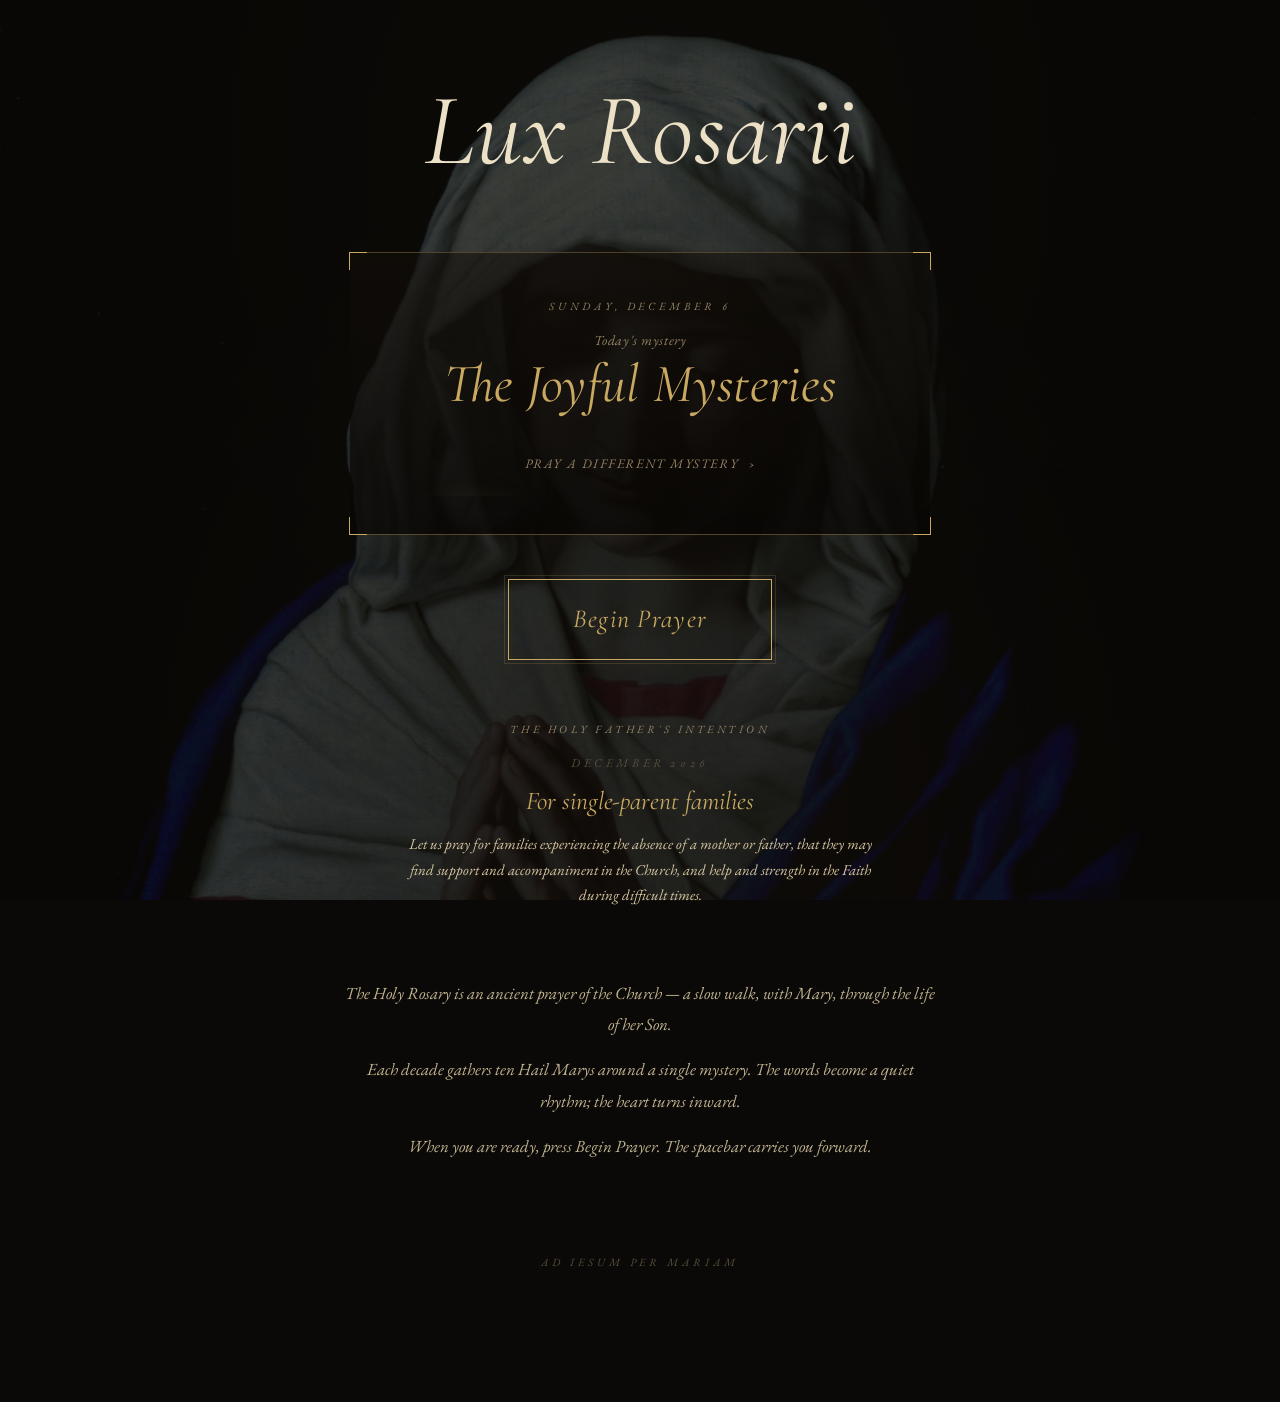
==== index.html @ da5763f9 "Add files via upload" ====
<!DOCTYPE html>
<html lang="en">
<head>
  <meta charset="UTF-8" />
  <meta name="viewport" content="width=device-width, initial-scale=1.0" />
  <title>Lux Rosarii — Light of the Rosary</title>
  <meta name="description" content="A reverent, distraction-free guide for leading the Holy Rosary in groups, on video calls, or alone." />

  <link rel="preconnect" href="https://fonts.googleapis.com">
  <link rel="preconnect" href="https://fonts.gstatic.com" crossorigin>
  <link href="https://fonts.googleapis.com/css2?family=Cormorant+Garamond:ital,wght@0,400;0,500;1,400;1,500&family=EB+Garamond:ital,wght@0,400;0,500;1,400;1,500&display=swap" rel="stylesheet">

  <link rel="stylesheet" href="styles.css?v=31" />
</head>
<body>

  <div class="home-bg" aria-hidden="true"></div>

  <main class="home-wrap">

    <header class="home-mast">
      <h1 class="site-title">Lux Rosarii</h1>
    </header>

    <!-- Today's mystery — the hero card -->
    <section class="today-card" aria-live="polite">
      <span class="corner-bl" aria-hidden="true"></span>
      <span class="corner-br" aria-hidden="true"></span>

      <p class="today-date" id="today-date">Today</p>
      <p class="today-label">Today's mystery</p>
      <h2 class="today-mystery" id="today-mystery-name">Joyful Mysteries</h2>

      <button type="button" class="mystery-toggle" id="mystery-toggle"
              aria-expanded="false" aria-controls="mystery-options">
        Pray a different mystery <span class="arr">›</span>
      </button>

      <div class="mystery-options" id="mystery-options" role="group" aria-label="Choose a mystery">
        <div class="mystery-options-inner">
          <button type="button" class="mystery-option" data-mystery="joyful">Joyful</button>
          <button type="button" class="mystery-option" data-mystery="sorrowful">Sorrowful</button>
          <button type="button" class="mystery-option" data-mystery="glorious">Glorious</button>
          <button type="button" class="mystery-option" data-mystery="luminous">Luminous</button>
        </div>
      </div>
    </section>

    <a href="prayer.html" class="begin-btn" id="begin-btn">Begin Prayer</a>

    <!-- Pope's intention for the current month — sourced from data/pope-intentions.json.
         Hidden until JS confirms an entry matches today's year + month. -->
    <section class="pope-intention" id="pope-intention" hidden>
      <p class="pope-intention-heading">The Holy Father's Intention</p>
      <p class="pope-intention-month" id="pope-intention-month"></p>
      <p class="pope-intention-title" id="pope-intention-title"></p>
      <p class="pope-intention-text" id="pope-intention-text"></p>
    </section>

    <section class="invitation">
      <p>The Holy Rosary is an ancient prayer of the Church — a slow walk, with Mary, through the life of her Son.</p>
      <p>Each decade gathers ten Hail Marys around a single mystery. The words become a quiet rhythm; the heart turns inward.</p>
      <p>When you are ready, press <em>Begin Prayer</em>. The spacebar carries you forward.</p>
    </section>

    <p class="home-footer">Ad Iesum per Mariam</p>

  </main>

  <script src="app.js?v=32"></script>
  <script>
    // ---- Home page wiring ---------------------------------------------------
    (function initHome() {
      const today = LuxRosarii.getMysteryForDate(new Date());
      let selected = today;

      const NAMES = {
        joyful:    "The Joyful Mysteries",
        sorrowful: "The Sorrowful Mysteries",
        glorious:  "The Glorious Mysteries",
        luminous:  "The Luminous Mysteries"
      };

      const dateEl    = document.getElementById("today-date");
      const nameEl    = document.getElementById("today-mystery-name");
      const toggleEl  = document.getElementById("mystery-toggle");
      const optionsEl = document.getElementById("mystery-options");
      const beginEl   = document.getElementById("begin-btn");
      const optionBtns = optionsEl.querySelectorAll(".mystery-option");

      // Render today's date in the small caps line at the top of the card.
      try {
        const d = new Date();
        dateEl.textContent = d.toLocaleDateString("en-US", {
          weekday: "long", month: "long", day: "numeric"
        });
      } catch (e) {
        // Fall back to "Today" if the locale isn't supported.
      }

      function syncSelection() {
        nameEl.textContent  = NAMES[selected];
        beginEl.setAttribute("href", "prayer.html?mystery=" + encodeURIComponent(selected));
        optionBtns.forEach(b => {
          b.classList.toggle("is-active", b.dataset.mystery === selected);
        });
      }

      toggleEl.addEventListener("click", () => {
        const open = optionsEl.classList.toggle("is-open");
        toggleEl.setAttribute("aria-expanded", String(open));
      });

      optionBtns.forEach(btn => {
        btn.addEventListener("click", () => {
          selected = btn.dataset.mystery;
          syncSelection();
        });
      });

      syncSelection();
    })();

    // ---- Pope's intention for the current month ---------------------------
    (async function showPopeIntention() {
      const section = document.getElementById("pope-intention");
      if (!section) return;
      try {
        const res = await fetch("data/pope-intentions.json");
        if (!res.ok) return;
        const all = await res.json();
        const now = new Date();
        const yyyy = now.getFullYear();
        const mm = String(now.getMonth() + 1).padStart(2, "0");
        const entry = all[yyyy + "-" + mm];
        if (!entry) return;

        const monthName = now.toLocaleString("en-US", { month: "long" });
        document.getElementById("pope-intention-month").textContent =
          monthName + " " + yyyy;
        document.getElementById("pope-intention-title").textContent = entry.title;
        document.getElementById("pope-intention-text").textContent  = entry.text;
        section.hidden = false;
      } catch (e) {
        // Silently fail.
      }
    })();
  </script>

</body>
</html>
---- styles.css ----
/* =========================================================
   LUX ROSARII — A candlelit chapel at twilight.
   Refined typography, warm atmosphere, generous space.
   ========================================================= */

:root {
  /* Warm, layered dark — never pure black. Reads like aged paper at night. */
  --bg:           #0b0907;
  --bg-deep:      #06040a;
  --bg-frame:     #050302;

  /* Cream text, warm taupe muted, antique gold accents */
  --text:         #ece1c6;
  --text-soft:    #d5c6a0;
  --text-muted:   #968465;
  --text-faint:   #5a4f3c;

  --gold:         #c9a961;
  --gold-soft:    #d8be7d;
  --gold-deep:    #8b7237;
  --gold-shadow:  #3a2c14;

  --bead-inactive: #2c2820;
  --bead-active:   #f7eccd;

  --serif:   "EB Garamond", Georgia, "Times New Roman", serif;
  --display: "Cormorant Garamond", Georgia, "Times New Roman", serif;

  --ease-soft: cubic-bezier(0.4, 0, 0.2, 1);
  --transition-bead: fill 0.6s var(--ease-soft), stroke 0.6s var(--ease-soft), filter 0.6s var(--ease-soft);
  --transition-fade: opacity 0.8s ease-out;

  /* User-adjustable scales (set via JS and persisted). */
  --font-scale:  1;
  --image-scale: 1;

  /* Vertical reservation for the announcement painting fitter. */
  --painting-reserve: 540px;
  --painting-cap: 50vh;
  --painting-fit-buffer: 60;
}

/* ---------------------------------------------------------
   Reset
   --------------------------------------------------------- */

*, *::before, *::after { box-sizing: border-box; }

html, body {
  margin: 0;
  padding: 0;
  background-color: var(--bg);
  color: var(--text);
  font-family: var(--serif);
  font-size: 18px;
  line-height: 1.65;
  min-height: 100vh;
  -webkit-font-smoothing: antialiased;
  -moz-osx-font-smoothing: grayscale;
  font-feature-settings: "kern", "liga", "calt", "onum";
}

body { overflow-x: hidden; }

a {
  color: var(--gold);
  text-decoration: none;
  border-bottom: 1px solid transparent;
  transition: border-color 0.3s ease, color 0.3s ease;
}
a:hover { border-bottom-color: var(--gold); }

button {
  font-family: var(--serif);
  cursor: pointer;
  background: transparent;
  border: none;
  color: inherit;
}

::selection { background: var(--gold); color: var(--bg); }

/* Hairline ornamental dividers used to set off sections on the home page. */
.rule {
  display: block;
  width: 90px;
  height: 1px;
  margin: 0 auto;
  background: linear-gradient(to right, transparent, var(--gold-deep), transparent);
  border: 0;
}
.rule.rule-wide { width: 220px; }
.rule.rule-tight { width: 56px; }

/* Small flourish — golden fleuron-like ornament for section breaks. */
.fleuron {
  display: block;
  text-align: center;
  font-family: var(--display);
  color: var(--gold-deep);
  font-size: 22px;
  letter-spacing: 0.4em;
  margin: 0 auto;
  line-height: 1;
  user-select: none;
}

/* =========================================================
   HOME PAGE
   ========================================================= */

/* Warm radial bloom from upper center — like sunlight through a chapel
   window. Layered with the very faint Mary silhouette below. */
.home-bg {
  position: fixed;
  inset: 0;
  z-index: 0;
  background-image:
    radial-gradient(ellipse at 50% 18%, rgba(201, 169, 97, 0.085), transparent 55%),
    radial-gradient(ellipse at 50% 90%, rgba(60, 40, 20, 0.55), transparent 60%),
    url("assets/mary-background.jpg");
  background-color: var(--bg);
  background-position: center center, center center, center 28%;
  background-repeat: no-repeat;
  background-size: cover, cover, cover;
  background-attachment: fixed;
  pointer-events: none;
}
.home-bg::after {
  /* Apply a low opacity to the photograph only, while keeping the gradients full strength. */
  content: "";
  position: absolute;
  inset: 0;
  background: rgba(11, 9, 7, 0.78);
  pointer-events: none;
}

.home-wrap {
  position: relative;
  z-index: 1;
  max-width: 780px;
  margin: 0 auto;
  padding: 80px 32px 120px;
  text-align: center;
}

/* Masthead --------------------------------------------------- */

.home-mast {
  margin-bottom: 70px;
}

.site-title {
  font-family: var(--display);
  font-style: italic;
  font-weight: 400;
  font-size: clamp(58px, 9vw, 102px);
  line-height: 1;
  margin: 0;
  color: var(--text);
  letter-spacing: 0.005em;
  position: relative;
}

/* Today's mystery — the hero card ----------------------------- */

.today-card {
  margin: 0 auto;
  padding: 44px 36px 38px;
  max-width: 580px;
  background:
    linear-gradient(to bottom, rgba(20, 15, 10, 0.55), rgba(8, 6, 4, 0.75));
  border-top:    1px solid rgba(201, 169, 97, 0.35);
  border-bottom: 1px solid rgba(201, 169, 97, 0.35);
  position: relative;
}
/* Decorative gold "corner brackets" at the four corners of the card —
   chapel-program feel. */
.today-card::before,
.today-card::after {
  content: "";
  position: absolute;
  width: 18px;
  height: 18px;
  border: 1px solid var(--gold);
  pointer-events: none;
}
.today-card::before { top: -1px; left: -1px;  border-right: 0; border-bottom: 0; }
.today-card::after  { top: -1px; right: -1px; border-left: 0; border-bottom: 0; }
.today-card .corner-bl,
.today-card .corner-br {
  position: absolute;
  width: 18px;
  height: 18px;
  border: 1px solid var(--gold);
  pointer-events: none;
}
.today-card .corner-bl { bottom: -1px; left: -1px;  border-right: 0; border-top: 0; }
.today-card .corner-br { bottom: -1px; right: -1px; border-left: 0;  border-top: 0; }

.today-date {
  font-family: var(--serif);
  font-style: italic;
  text-transform: uppercase;
  letter-spacing: 0.36em;
  font-size: 11px;
  color: var(--text-muted);
  margin: 0 0 14px;
}

.today-label {
  font-family: var(--serif);
  font-style: italic;
  font-size: 14px;
  color: var(--text-muted);
  margin: 0 0 4px;
  letter-spacing: 0.04em;
}

.today-mystery {
  font-family: var(--display);
  font-style: italic;
  font-size: clamp(36px, 4.8vw, 54px);
  font-weight: 400;
  color: var(--gold);
  margin: 0 0 12px;
  line-height: 1.05;
  letter-spacing: 0.005em;
}


/* "Pray a different mystery" — toggle reveals the four pill options. */
.mystery-toggle {
  display: inline-block;
  margin-top: 24px;
  font-family: var(--serif);
  font-style: italic;
  font-size: 13px;
  color: var(--text-muted);
  letter-spacing: 0.12em;
  text-transform: uppercase;
  padding: 6px 14px;
  border: none;
  background: transparent;
  cursor: pointer;
  transition: color 0.3s ease, letter-spacing 0.3s ease;
}
.mystery-toggle:hover { color: var(--gold); letter-spacing: 0.16em; }
.mystery-toggle .arr {
  display: inline-block;
  margin-left: 6px;
  transition: transform 0.3s var(--ease-soft);
}
.mystery-toggle[aria-expanded="true"] .arr { transform: rotate(90deg); }

.mystery-options {
  display: grid;
  grid-template-rows: 0fr;
  transition: grid-template-rows 0.45s var(--ease-soft);
}
.mystery-options.is-open { grid-template-rows: 1fr; }
.mystery-options-inner {
  overflow: hidden;
  display: flex;
  flex-wrap: wrap;
  justify-content: center;
  gap: 10px;
  padding-top: 18px;
}
.mystery-option {
  font-family: var(--serif);
  font-style: italic;
  font-size: 14px;
  color: var(--text-soft);
  background: rgba(0, 0, 0, 0.4);
  border: 1px solid rgba(201, 169, 97, 0.35);
  padding: 9px 22px;
  letter-spacing: 0.06em;
  transition:
    border-color 0.3s ease,
    color 0.3s ease,
    background 0.3s ease,
    box-shadow 0.3s ease;
}
.mystery-option:hover,
.mystery-option.is-active {
  border-color: var(--gold);
  color: var(--gold);
  background: rgba(201, 169, 97, 0.05);
  box-shadow: 0 0 22px rgba(201, 169, 97, 0.08);
}

/* Begin button — the doorway -------------------------------- */

.begin-btn {
  display: inline-block;
  margin-top: 44px;
  padding: 18px 64px;
  font-family: var(--display);
  font-style: italic;
  font-size: 26px;
  font-weight: 400;
  color: var(--gold);
  background: transparent;
  border: 1px solid var(--gold);
  letter-spacing: 0.05em;
  position: relative;
  transition: background 0.5s var(--ease-soft),
              color 0.5s var(--ease-soft),
              box-shadow 0.6s var(--ease-soft),
              letter-spacing 0.4s ease;
  cursor: pointer;
  text-decoration: none;
}
.begin-btn::before {
  content: "";
  position: absolute;
  inset: -5px;
  border: 1px solid rgba(201, 169, 97, 0.18);
  pointer-events: none;
  transition: inset 0.5s var(--ease-soft), border-color 0.5s ease;
}
.begin-btn:hover,
.begin-btn:focus-visible {
  background: rgba(201, 169, 97, 0.09);
  color: var(--gold-soft);
  box-shadow: 0 0 60px rgba(201, 169, 97, 0.16);
  outline: none;
  letter-spacing: 0.08em;
  border-bottom-color: var(--gold);
}
.begin-btn:hover::before { inset: -8px; border-color: rgba(201, 169, 97, 0.32); }

/* The contemplative passage that follows the call to action. */
.invitation {
  margin: 70px auto 0;
  max-width: 600px;
  font-family: var(--serif);
  font-style: italic;
  font-size: 17px;
  line-height: 1.85;
  color: var(--text-soft);
  text-align: center;
  opacity: 0.9;
}
.invitation p { margin: 0; }
.invitation p + p { margin-top: 14px; }

/* Pope's monthly intention ----------------------------------- */

.pope-intention {
  margin: 60px auto 0;
  max-width: 600px;
  text-align: center;
}
.pope-intention-heading {
  font-family: var(--serif);
  font-style: italic;
  text-transform: uppercase;
  letter-spacing: 0.32em;
  font-size: 11px;
  color: var(--text-muted);
  margin: 0 0 16px;
}
.pope-intention-month {
  font-family: var(--serif);
  font-style: italic;
  font-size: 12px;
  color: var(--text-faint);
  text-transform: uppercase;
  letter-spacing: 0.3em;
  margin: 0 0 10px;
}
.pope-intention-title {
  font-family: var(--display);
  font-style: italic;
  font-size: clamp(20px, 2vw, 26px);
  color: var(--gold);
  margin: 0 0 14px;
  line-height: 1.3;
}
.pope-intention-text {
  font-family: var(--serif);
  font-style: italic;
  font-size: 15px;
  line-height: 1.7;
  color: var(--text-soft);
  margin: 0 auto;
  max-width: 480px;
}

/* Footer motto */
.home-footer {
  margin-top: 90px;
  font-family: var(--serif);
  font-style: italic;
  font-size: 11px;
  color: var(--text-faint);
  letter-spacing: 0.36em;
  text-transform: uppercase;
}

/* =========================================================
   PRAYER PAGE — full-bleed contemplation
   ========================================================= */

.prayer-page {
  background: var(--bg);
  height: 100vh;
  width: 100vw;
  overflow: hidden;
  position: relative;
}

/* Subtle warm vignette around the stage — pulls the eye toward center. */
.prayer-page::before {
  content: "";
  position: fixed;
  inset: 0;
  background:
    radial-gradient(ellipse at center, transparent 0%, transparent 50%, rgba(0, 0, 0, 0.55) 100%),
    radial-gradient(ellipse at 50% 0%, rgba(201, 169, 97, 0.04), transparent 60%);
  pointer-events: none;
  z-index: 1;
}

/* Top corners — exit + settings ----------------------------- */

.top-right {
  position: fixed;
  top: 18px;
  right: 22px;
  z-index: 12;
  display: flex;
  align-items: center;
  gap: 14px;
  transition: opacity 0.9s var(--ease-soft);
}

.exit-link {
  font-size: 13px;
  color: var(--text-muted);
  font-family: var(--serif);
  font-style: italic;
  letter-spacing: 0.1em;
  text-transform: uppercase;
  border-bottom: none;
  padding: 4px 0;
  transition: color 0.3s ease;
}
.exit-link:hover { color: var(--gold); border-bottom: none; }

/* Settings gear */
.settings-btn {
  position: fixed;
  top: 18px;
  left: 22px;
  z-index: 12;
  width: 34px;
  height: 34px;
  display: flex;
  align-items: center;
  justify-content: center;
  background: transparent;
  border: 1px solid rgba(201, 169, 97, 0.3);
  border-radius: 50%;
  color: var(--text-muted);
  cursor: pointer;
  padding: 0;
  transition: color 0.3s ease, border-color 0.3s ease, transform 0.6s var(--ease-soft), opacity 0.9s var(--ease-soft);
}
.settings-btn svg { width: 16px; height: 16px; }
.settings-btn:hover { color: var(--gold); border-color: var(--gold); }
.settings-btn[aria-expanded="true"] {
  color: var(--gold);
  border-color: var(--gold);
  transform: rotate(90deg);
}

/* Keyboard legend ------------------------------------------ */

.kb-hint {
  position: fixed;
  bottom: 22px;
  left: 50%;
  transform: translateX(-50%);
  font-size: 11px;
  color: rgba(184, 168, 136, 0.4);
  letter-spacing: 0.14em;
  text-transform: uppercase;
  z-index: 5;
  pointer-events: none;
  text-align: center;
  white-space: nowrap;
  transition: opacity 0.4s ease;
  font-family: var(--serif);
}
.kb-hint.is-hidden { opacity: 0; pointer-events: none; }

.kb-hint-toggle {
  position: fixed;
  bottom: 14px;
  right: 16px;
  z-index: 11;
  width: 26px;
  height: 26px;
  display: flex;
  align-items: center;
  justify-content: center;
  font-family: var(--display);
  font-size: 16px;
  line-height: 1;
  color: rgba(184, 168, 136, 0.5);
  background: transparent;
  border: 1px solid rgba(201, 169, 97, 0.22);
  border-radius: 50%;
  cursor: pointer;
  padding: 0;
  transition: color 0.3s ease, border-color 0.3s ease, opacity 0.9s var(--ease-soft);
}
.kb-hint-toggle:hover { color: var(--gold); border-color: var(--gold); }

/* Progress bar at very bottom ------------------------------- */

.progress-bar {
  position: fixed;
  bottom: 0;
  left: 0;
  width: 100%;
  height: 2px;
  background: rgba(201, 169, 97, 0.05);
  z-index: 6;
  pointer-events: none;
  transition: opacity 0.9s var(--ease-soft);
}
.progress-bar-fill {
  height: 100%;
  width: 0%;
  background: linear-gradient(to right, var(--gold-deep), var(--gold), var(--gold-soft));
  box-shadow: 0 0 14px rgba(201, 169, 97, 0.45);
  transition: width 0.6s cubic-bezier(0.25, 0.46, 0.45, 0.94);
}

/* =========================================================
   ROSARY CORNER WIDGET
   ========================================================= */

.rosary-corner {
  position: fixed;
  bottom: 18px;
  left: 18px;
  width: 138px;
  height: 168px;
  z-index: 10;
  opacity: 0.95;
  transition: opacity 1.2s var(--ease-soft);
}
.rosary-corner svg {
  width: 100%;
  height: 100%;
  display: block;
  filter: drop-shadow(0 6px 18px rgba(0, 0, 0, 0.6));
}

.bead {
  fill: var(--bead-inactive);
  transition: var(--transition-bead);
}
.bead.active {
  fill: var(--bead-active);
  filter: drop-shadow(0 0 7px var(--gold));
  /* A slow, candle-like breath on the active bead — a quiet rhythm to
     pray by. Disabled under prefers-reduced-motion (see bottom of file). */
  animation: bead-breath 4.8s var(--ease-soft) infinite;
}
@keyframes bead-breath {
  0%, 100% { filter: drop-shadow(0 0 5px var(--gold)); }
  50%      { filter: drop-shadow(0 0 11px var(--gold-soft)); }
}

.cross-shape {
  stroke: rgba(160, 138, 92, 0.7);
  stroke-width: 2;
  stroke-linecap: round;
  fill: none;
  transition: var(--transition-bead);
}
.cross-shape.active {
  stroke: var(--bead-active);
  filter: drop-shadow(0 0 7px var(--gold));
}

.medallion {
  fill: var(--gold-deep);
  stroke: var(--gold);
  stroke-width: 0.8;
  filter: drop-shadow(0 0.8px 1.5px rgba(0, 0, 0, 0.55));
  transition: var(--transition-bead);
}
.medallion.active {
  fill: var(--bead-active);
  stroke: var(--gold);
  filter: drop-shadow(0 0 9px var(--gold));
}
.medallion-detail line {
  stroke: rgba(0, 0, 0, 0.5);
  stroke-width: 0.7;
  stroke-linecap: round;
  pointer-events: none;
  transition: stroke 0.5s var(--ease-soft);
}
.medallion.active ~ .medallion-detail line { stroke: var(--gold-deep); }

.connector {
  stroke: rgba(201, 169, 97, 0.3);
  stroke-width: 0.5;
  fill: none;
}

.bead-target {
  fill: transparent;
  pointer-events: auto;
  cursor: pointer;
}
.bead.is-hover:not(.active) {
  fill: rgba(255, 255, 255, 0.45);
  filter: drop-shadow(0 0 6px var(--gold));
}
.medallion.is-hover:not(.active) {
  fill: rgba(255, 255, 255, 0.45);
  stroke: rgba(255, 255, 255, 0.7);
  filter: drop-shadow(0 0 7px var(--gold));
}
.cross-shape.is-hover:not(.active) {
  stroke: rgba(255, 255, 255, 0.55);
  filter: drop-shadow(0 0 6px var(--gold));
}

/* =========================================================
   STAGE
   ========================================================= */

.stage {
  position: absolute;
  inset: 0;
  display: flex;
  align-items: safe center;
  justify-content: center;
  overflow-y: auto;
  padding: 72px 80px 200px;
  z-index: 2;
}

.stage-inner {
  width: 100%;
  max-width: 920px;
  text-align: center;
  opacity: 1;
  animation: stage-fade 0.7s var(--ease-soft);
}

@keyframes stage-fade {
  from { opacity: 0; transform: translateY(10px); }
  to   { opacity: 1; transform: translateY(0); }
}

/* Labels — small caps, gold-deep underline ornament -------- */

.prayer-label {
  font-family: var(--serif);
  font-style: italic;
  text-transform: uppercase;
  letter-spacing: 0.32em;
  font-size: 12px;
  color: var(--text-muted);
  margin: 0 0 28px;
  position: relative;
  display: inline-block;
  padding: 0 24px;
}
.prayer-label::before,
.prayer-label::after {
  content: "";
  position: absolute;
  top: 50%;
  width: 30px;
  height: 1px;
  background: linear-gradient(to right, transparent, var(--gold-deep), transparent);
}
.prayer-label::before { right: 100%; }
.prayer-label::after  { left: 100%; transform: scaleX(-1); }

.prayer-text {
  font-family: var(--serif);
  font-size: calc(clamp(22px, 2.6vw, 34px) * var(--font-scale, 1));
  line-height: 1.7;
  color: var(--text);
  margin: 0 auto;
  max-width: 820px;
  font-weight: 400;
}
.prayer-text em {
  color: var(--gold);
  font-style: italic;
}

/* Long prayers (Creed, Hail Holy Queen, etc.) — each clause on a line. */
.prayer-text.long {
  font-size: calc(clamp(19px, 2.1vw, 26px) * var(--font-scale, 1));
  line-height: 1.55;
  max-width: 880px;
}
.prayer-text.long .prose-line {
  display: block;
  margin: 0 auto 0.55em;
  max-width: 760px;
}
.prayer-text.long .prose-line:last-child { margin-bottom: 0; }

.prayer-note {
  margin-top: 26px;
  font-style: italic;
  font-size: clamp(14px, 1.35vw, 17px);
  color: var(--text-muted);
  letter-spacing: 0.04em;
}

/* ----- Call & response: leader / group, for praying together -----
   No labels, no rules — the prayer reads as one continuous line and the
   only distinction is colour: the leader's words in the normal cream,
   the group's response in warm gold. */

.prayer-resp { color: var(--gold-soft); }

/* Glory Be + Fatima share one screen — two prayers, gently spaced. */
.glory-fatima {
  display: flex;
  flex-direction: column;
  gap: 28px;
}

/* In-decade Hail Mary count — italic gold display "n of 10" */
.prayer-label.hm-count-label {
  color: var(--gold);
  font-family: var(--display);
  font-style: italic;
  font-size: calc(clamp(20px, 2vw, 26px) * var(--font-scale, 1));
  letter-spacing: 0.06em;
  text-transform: none;
  margin-bottom: 22px;
  padding: 0;
}
.prayer-label.hm-count-label::before,
.prayer-label.hm-count-label::after { display: none; }
.prayer-label.hm-count-label .hm-divider {
  color: var(--text-muted);
  font-style: italic;
  margin: 0 8px;
  font-size: 0.7em;
  vertical-align: 1px;
}

/* =========================================================
   IN-DECADE LAYOUT — painting + prayer side by side
   ========================================================= */

.with-decade {
  width: 100%;
  max-width: 1240px;
}

.decade-layout {
  display: grid;
  grid-template-columns: minmax(300px, 44%) 1fr;
  gap: 56px;
  align-items: center;
  text-align: left;
}

.painting-side {
  display: flex;
  flex-direction: column;
  align-items: center;
  gap: 22px;
}

.prayer-side { text-align: left; }

.prayer-side > .prayer-label,
.prayer-side > .prayer-text,
.prayer-side > .glory-fatima {
  animation: prayer-fade-in 0.55s var(--ease-soft);
}
.prayer-side.just-updated > .prayer-label,
.prayer-side.just-updated > .prayer-text,
.prayer-side.just-updated > .glory-fatima {
  animation: prayer-fade-in 0.55s var(--ease-soft);
}

@keyframes prayer-fade-in {
  from { opacity: 0; transform: translateY(6px); }
  to   { opacity: 1; transform: translateY(0); }
}

.prayer-side .prayer-label,
.prayer-side .prayer-text { text-align: left; margin-left: 0; }
.prayer-side .prayer-label::before,
.prayer-side .prayer-label::after { display: none; }
.prayer-side .prayer-label { padding: 0; }

/* Decade banner above the painting */
.decade-banner {
  font-family: var(--display);
  font-style: italic;
  text-align: center;
  line-height: 1.15;
  display: flex;
  flex-direction: column;
  align-items: center;
  gap: 6px;
  margin-bottom: 2px;
}
.decade-banner .db-num {
  font-family: var(--serif);
  font-style: italic;
  text-transform: uppercase;
  letter-spacing: 0.36em;
  font-size: 11px;
  color: var(--text-muted);
}
.decade-banner .db-name {
  font-size: clamp(22px, 2.5vw, 30px);
  color: var(--gold);
  letter-spacing: 0.01em;
}

/* =========================================================
   MYSTERY ANNOUNCEMENT
   ========================================================= */

.announce {
  display: flex;
  flex-direction: column;
  align-items: center;
  gap: 18px;
  width: 100%;
  max-width: 1240px;
}

.announce-body {
  display: grid;
  grid-template-columns: minmax(300px, 1fr) 1fr;
  gap: 56px;
  align-items: center;
  width: 100%;
  text-align: left;
}
.announce-painting {
  display: flex;
  align-items: center;
  justify-content: center;
}
.announce-painting .painting-frame { max-width: 100%; }
.announce-text {
  display: flex;
  flex-direction: column;
  gap: 18px;
}

.announce-decade {
  font-family: var(--serif);
  font-style: italic;
  text-transform: uppercase;
  letter-spacing: 0.36em;
  font-size: 12px;
  color: var(--text-muted);
  margin: 0;
}

.announce-name {
  font-family: var(--display);
  font-style: italic;
  font-weight: 400;
  font-size: calc(clamp(40px, 5.4vw, 72px) * var(--font-scale, 1));
  color: var(--gold);
  line-height: 1.05;
  margin: 0;
  letter-spacing: 0.005em;
}

.announce-fruit {
  font-family: var(--serif);
  font-style: italic;
  font-size: clamp(14px, 1.4vw, 17px);
  color: var(--text-soft);
  margin: 0 0 8px;
  letter-spacing: 0.04em;
}
.announce-fruit::before {
  content: "Fruit · ";
  color: var(--text-muted);
  letter-spacing: 0.18em;
  text-transform: uppercase;
  font-size: 0.7em;
  margin-right: 4px;
  vertical-align: 0.12em;
}

/* =========================================================
   PAINTING FRAME — refined gilt
   ========================================================= */

.painting-frame {
  border: 4px solid var(--gold);
  background: var(--bg-frame);
  padding: 5px;
  box-shadow:
    inset 0 0 0 1px var(--gold-shadow),
    0 0 0 1px var(--gold-shadow),
    0 0 0 6px var(--gold-deep),
    0 0 0 7px var(--gold-shadow),
    0 22px 60px rgba(0, 0, 0, 0.68),
    0 0 80px rgba(201, 169, 97, 0.07);
  display: inline-flex;
  align-items: center;
  justify-content: center;
  max-width: calc(min(64vw, 720px) * var(--image-scale, 1));
  margin: 4px auto;
  position: relative;
  transition: max-width 0.4s ease, var(--transition-fade);
}

.painting-frame img {
  display: block;
  max-width: 100%;
  max-height: calc(max(180px, min(var(--painting-cap, 50vh), calc(100vh - var(--painting-reserve, 540px)))) * var(--image-scale, 1));
  object-fit: contain;
  opacity: 0;
  transition: max-height 0.4s ease, opacity 0.7s ease-out;
  cursor: zoom-in;
}
.painting-frame.is-loaded img { opacity: 1; }

.painting-frame { view-transition-name: rosary-painting; }
::view-transition-old(rosary-painting),
::view-transition-new(rosary-painting) {
  animation-duration: 0.65s;
  animation-timing-function: cubic-bezier(0.4, 0, 0.2, 1);
}
::view-transition-old(root),
::view-transition-new(root) {
  animation-duration: 0.4s;
  animation-timing-function: ease-out;
}

/* In-decade painting frame (same rim, slightly smaller envelope). */
.painting-frame.painting-frame-side {
  max-width: calc(min(44vw, 540px) * var(--image-scale, 1));
}
.painting-frame.painting-frame-side img {
  max-height: calc(max(180px, min(64vh, calc(100vh - 280px))) * var(--image-scale, 1));
}

.painting-fallback {
  display: none;
  flex-direction: column;
  gap: 10px;
  align-items: center;
  justify-content: center;
  padding: 60px 40px;
  min-width: 280px;
  min-height: 260px;
  text-align: center;
}
.painting-frame.has-fallback img { display: none; }
.painting-frame.has-fallback .painting-fallback { display: flex; }
.painting-fallback .pf-title {
  font-family: var(--display);
  font-style: italic;
  font-size: 22px;
  color: var(--gold);
}
.painting-fallback .pf-artist {
  font-family: var(--serif);
  font-style: italic;
  font-size: 15px;
  color: var(--text-muted);
}

/* Scripture & quote — italic, with discreet refs ----------- */

.announce-scripture {
  font-family: var(--serif);
  font-size: calc(clamp(15px, 1.55vw, 19px) * var(--font-scale, 1));
  line-height: 1.7;
  color: var(--text);
  max-width: 820px;
  margin: 10px 0 0;
  font-style: italic;
}
.announce-scripture .ref {
  font-style: italic;
  color: var(--gold);
  margin-right: 12px;
  letter-spacing: 0.04em;
  font-size: 0.85em;
}

.announce-quote {
  font-family: var(--serif);
  font-style: italic;
  font-size: calc(clamp(14px, 1.45vw, 18px) * var(--font-scale, 1));
  line-height: 1.75;
  color: var(--text-soft);
  max-width: 820px;
  margin: 0;
  padding-top: 16px;
  border-top: 1px solid rgba(201, 169, 97, 0.14);
}
.announce-quote .author {
  font-style: normal;
  color: var(--gold);
  margin-right: 10px;
  font-size: 0.9em;
  letter-spacing: 0.04em;
}
.announce-quote .author::before { content: "— "; opacity: 0.7; }

/* Versicle (leader / response) ------------------------------ */
.versicle {
  font-family: var(--serif);
  font-size: calc(clamp(20px, 2.2vw, 28px) * var(--font-scale, 1));
  line-height: 1.7;
}
.versicle-line { margin: 0 0 14px; }

/* The versicle sits on the same screen as the Hail, Holy Queen — a thin
   gold hairline gently joins the prayer to its response. */
.hhq-versicle {
  margin-top: 34px;
  padding-top: 30px;
  position: relative;
  font-size: calc(clamp(17px, 1.9vw, 23px) * var(--font-scale, 1));
}
.hhq-versicle::before {
  content: "";
  position: absolute;
  top: 0;
  left: 50%;
  transform: translateX(-50%);
  width: 80px;
  height: 1px;
  background: linear-gradient(to right, transparent, var(--gold-deep), transparent);
}
.versicle-line .speaker {
  color: var(--gold);
  font-style: italic;
  margin-right: 14px;
  font-size: 0.8em;
  letter-spacing: 0.16em;
  text-transform: uppercase;
  vertical-align: middle;
}

/* =========================================================
   END SCREEN
   ========================================================= */

.end-amen {
  font-family: var(--display);
  font-style: italic;
  font-size: clamp(70px, 11vw, 140px);
  color: var(--gold);
  margin: 0;
  letter-spacing: 0.04em;
  line-height: 1;
}
.end-tagline {
  font-family: var(--serif);
  font-style: italic;
  font-size: 15px;
  color: var(--text-muted);
  margin: 28px 0 0;
  letter-spacing: 0.32em;
  text-transform: uppercase;
}
.end-link {
  display: inline-block;
  margin-top: 56px;
  font-size: 14px;
  color: var(--text-muted);
  font-family: var(--serif);
  font-style: italic;
  letter-spacing: 0.16em;
  text-transform: uppercase;
  border-bottom: 1px solid rgba(201, 169, 97, 0.4);
  padding-bottom: 4px;
}
.end-link:hover {
  color: var(--gold);
  border-bottom-color: var(--gold);
}

/* =========================================================
   PAINTING LIGHTBOX
   ========================================================= */

.painting-lightbox {
  position: fixed;
  inset: 0;
  background: rgba(0, 0, 0, 0.96);
  z-index: 100;
  display: flex;
  flex-direction: column;
  align-items: center;
  justify-content: center;
  padding: 60px 40px;
  cursor: zoom-out;
  animation: lightbox-in 0.35s var(--ease-soft);
}
.painting-lightbox.closing {
  animation: lightbox-out 0.22s ease-in forwards;
  pointer-events: none;
}
@keyframes lightbox-in {
  from { opacity: 0; }
  to   { opacity: 1; }
}
@keyframes lightbox-out { to { opacity: 0; } }

.painting-lightbox img {
  max-width: 92vw;
  max-height: calc(100vh - 230px);
  object-fit: contain;
  border: 4px solid var(--gold);
  padding: 5px;
  background: var(--bg-frame);
  box-shadow:
    inset 0 0 0 1px var(--gold-shadow),
    0 0 0 1px var(--gold-shadow),
    0 0 0 6px var(--gold-deep),
    0 0 0 7px var(--gold-shadow),
    0 30px 100px rgba(0, 0, 0, 0.8),
    0 0 100px rgba(201, 169, 97, 0.08);
}

.painting-lightbox-caption {
  margin-top: 30px;
  text-align: center;
  pointer-events: none;
  max-width: 80vw;
}
.painting-lightbox-caption strong {
  display: block;
  font-family: var(--display);
  font-style: italic;
  font-weight: 400;
  font-size: clamp(22px, 2.4vw, 30px);
  color: var(--gold);
  line-height: 1.2;
}
.painting-lightbox-caption span {
  display: block;
  margin-top: 8px;
  font-family: var(--serif);
  font-style: italic;
  font-size: clamp(13px, 1.3vw, 16px);
  color: var(--text-muted);
  letter-spacing: 0.04em;
}

.painting-lightbox-hint {
  position: absolute;
  bottom: 24px;
  left: 50%;
  transform: translateX(-50%);
  font-family: var(--serif);
  font-size: 11px;
  color: rgba(184, 168, 136, 0.5);
  text-transform: uppercase;
  letter-spacing: 0.2em;
  margin: 0;
}

.painting-lightbox-close {
  position: absolute;
  top: 24px;
  right: 28px;
  background: transparent;
  border: 1px solid rgba(201, 169, 97, 0.6);
  color: var(--gold);
  width: 38px;
  height: 38px;
  border-radius: 50%;
  font-size: 14px;
  font-family: var(--serif);
  cursor: pointer;
  transition: background 0.3s ease, border-color 0.3s ease;
}
.painting-lightbox-close:hover {
  background: rgba(201, 169, 97, 0.1);
  border-color: var(--gold);
}

/* =========================================================
   SAINT-OF-THE-DAY BIO
   ========================================================= */

.saint-bio {
  margin: 36px auto 0;
  max-width: 720px;
  text-align: left;
  font-family: var(--serif);
}
.saint-bio-head {
  display: flex;
  align-items: baseline;
  justify-content: center;
  gap: 14px;
  flex-wrap: wrap;
}
.saint-bio-name {
  font-family: var(--display);
  font-style: italic;
  font-size: clamp(19px, 1.9vw, 23px);
  color: var(--gold);
}
.saint-bio-lived {
  font-style: italic;
  font-size: 13px;
  color: var(--text-muted);
  letter-spacing: 0.06em;
}
.saint-bio-intro {
  text-align: center;
  font-style: italic;
  font-size: clamp(14px, 1.3vw, 16px);
  line-height: 1.6;
  color: var(--text-muted);
  margin: 10px 0 0;
}
.saint-bio-more { margin-top: 18px; text-align: center; }
.saint-bio-more summary {
  display: inline-block;
  cursor: pointer;
  font-style: italic;
  font-size: 12px;
  letter-spacing: 0.18em;
  text-transform: uppercase;
  color: var(--text-muted);
  border: 1px solid rgba(201, 169, 97, 0.32);
  padding: 7px 18px;
  transition: border-color 0.3s ease, color 0.3s ease, background 0.3s ease;
  user-select: none;
}
.saint-bio-more summary::-webkit-details-marker { display: none; }
.saint-bio-more summary:hover {
  color: var(--gold);
  border-color: var(--gold);
  background: rgba(201, 169, 97, 0.05);
}
.saint-bio-more[open] summary { color: var(--gold); border-color: var(--gold); }
.saint-bio-body {
  margin-top: 22px;
  text-align: left;
  font-size: clamp(14px, 1.25vw, 16px);
  line-height: 1.7;
  color: var(--text);
  animation: stage-fade 0.4s var(--ease-soft);
}
.saint-bio-body p { margin: 0 0 14px; }
.saint-bio-body p:last-child { margin-bottom: 0; }
.saint-bio-link a {
  font-size: 11px;
  letter-spacing: 0.18em;
  text-transform: uppercase;
  color: var(--text-muted);
}
.saint-bio-link a:hover { color: var(--gold); }

/* =========================================================
   SETTINGS PANEL
   ========================================================= */

.settings-overlay {
  position: fixed;
  inset: 0;
  background: rgba(0, 0, 0, 0.75);
  z-index: 99;
  animation: stage-fade 0.3s ease-out;
}

.settings-panel {
  position: fixed;
  top: 50%;
  left: 50%;
  transform: translate(-50%, -50%);
  z-index: 100;
  width: min(460px, calc(100vw - 40px));
  max-height: calc(100vh - 60px);
  overflow-y: auto;
  background: linear-gradient(to bottom, #0e0b08, #07050a);
  border: 1px solid rgba(201, 169, 97, 0.32);
  box-shadow:
    0 0 0 1px var(--gold-shadow),
    0 30px 80px rgba(0, 0, 0, 0.8),
    0 0 60px rgba(201, 169, 97, 0.06);
  padding: 30px 36px 34px;
  color: var(--text);
  font-family: var(--serif);
  animation: settings-in 0.35s var(--ease-soft);
}
@keyframes settings-in {
  from { opacity: 0; transform: translate(-50%, calc(-50% + 14px)); }
  to   { opacity: 1; transform: translate(-50%, -50%); }
}

.settings-header {
  display: flex;
  align-items: center;
  justify-content: space-between;
  margin-bottom: 22px;
  padding-bottom: 18px;
  border-bottom: 1px solid rgba(201, 169, 97, 0.2);
}
.settings-header h2 {
  font-family: var(--display);
  font-style: italic;
  font-weight: 400;
  font-size: 26px;
  color: var(--gold);
  margin: 0;
  letter-spacing: 0.02em;
}
.settings-close {
  background: transparent;
  border: none;
  color: var(--text-muted);
  font-size: 18px;
  cursor: pointer;
  padding: 4px 8px;
  transition: color 0.3s ease;
}
.settings-close:hover { color: var(--gold); }

.settings-section { margin-bottom: 26px; }
.settings-section:last-child { margin-bottom: 0; }
.settings-section h3 {
  font-family: var(--serif);
  font-style: italic;
  text-transform: uppercase;
  letter-spacing: 0.28em;
  font-size: 10px;
  color: var(--text-muted);
  margin: 0 0 16px;
}

.settings-row {
  display: flex;
  align-items: center;
  justify-content: space-between;
  margin-bottom: 14px;
  gap: 16px;
}
.settings-row:last-child { margin-bottom: 0; }
.settings-row label { font-size: 15px; color: var(--text); }
.settings-row-speed { flex-wrap: wrap; }

.settings-stepper {
  display: inline-flex;
  align-items: center;
  gap: 12px;
}
.settings-stepper button {
  width: 28px;
  height: 28px;
  display: flex;
  align-items: center;
  justify-content: center;
  background: transparent;
  border: 1px solid rgba(201, 169, 97, 0.3);
  border-radius: 50%;
  color: var(--text-muted);
  cursor: pointer;
  font-size: 16px;
  font-family: var(--serif);
  line-height: 1;
  padding: 0;
  transition: color 0.2s ease, border-color 0.2s ease;
}
.settings-stepper button:hover { color: var(--gold); border-color: var(--gold); }
.settings-value {
  font-family: var(--serif);
  font-style: italic;
  font-size: 14px;
  color: var(--gold);
  min-width: 48px;
  text-align: center;
  letter-spacing: 0.04em;
}

.settings-reset {
  background: transparent;
  border: 1px solid rgba(201, 169, 97, 0.3);
  color: var(--text-muted);
  font-family: var(--serif);
  font-style: italic;
  font-size: 13px;
  padding: 7px 20px;
  cursor: pointer;
  letter-spacing: 0.1em;
  transition: color 0.3s ease, border-color 0.3s ease, background 0.3s ease;
}
.settings-reset:hover {
  color: var(--gold);
  border-color: var(--gold);
  background: rgba(201, 169, 97, 0.05);
}

.settings-toggle-btn {
  display: inline-flex;
  align-items: center;
  gap: 12px;
  background: transparent;
  border: none;
  color: var(--text-muted);
  cursor: pointer;
  font-family: var(--serif);
  padding: 0;
}
.settings-toggle-track {
  display: inline-block;
  width: 40px;
  height: 21px;
  background: rgba(60, 50, 30, 0.5);
  border: 1px solid rgba(201, 169, 97, 0.3);
  border-radius: 12px;
  position: relative;
  transition: background 0.3s ease, border-color 0.3s ease;
}
.settings-toggle-thumb {
  position: absolute;
  top: 2px;
  left: 2px;
  width: 15px;
  height: 15px;
  background: var(--text-muted);
  border-radius: 50%;
  transition: left 0.3s var(--ease-soft), background 0.3s ease;
}
.settings-toggle-label {
  font-style: italic;
  font-size: 13px;
  min-width: 26px;
}
.settings-toggle-btn[aria-pressed="true"] .settings-toggle-track {
  background: rgba(201, 169, 97, 0.22);
  border-color: var(--gold);
}
.settings-toggle-btn[aria-pressed="true"] .settings-toggle-thumb {
  left: 21px;
  background: var(--gold);
}
.settings-toggle-btn[aria-pressed="true"] .settings-toggle-label { color: var(--gold); }

.settings-segmented {
  display: inline-flex;
  border: 1px solid rgba(201, 169, 97, 0.3);
  overflow: hidden;
}
.settings-segmented button {
  background: transparent;
  border: none;
  color: var(--text-muted);
  font-family: var(--serif);
  font-size: 13px;
  font-style: italic;
  padding: 7px 18px;
  cursor: pointer;
  border-right: 1px solid rgba(201, 169, 97, 0.18);
  transition: color 0.2s ease, background 0.2s ease;
}
.settings-segmented button:last-child { border-right: none; }
.settings-segmented button:hover { color: var(--gold); }
.settings-segmented button[aria-checked="true"] {
  color: var(--bg);
  background: var(--gold);
}

.settings-hint {
  font-style: italic;
  font-size: 12px;
  color: var(--text-muted);
  line-height: 1.55;
  margin: 14px 0 0;
  opacity: 0.85;
}

body.auto-advancing .progress-bar-fill {
  background: linear-gradient(to right, var(--gold-deep), var(--gold), var(--gold-soft));
}

/* =========================================================
   IMMERSIVE IDLE MODE
   When stillness settles, everything but the prayer and the painting
   dissolves away — even the cursor. The faintest motion brings it back.
   ========================================================= */

body.is-immersed { cursor: none; }

body.is-immersed .settings-btn,
body.is-immersed .top-right,
body.is-immersed .kb-hint,
body.is-immersed .kb-hint-toggle {
  opacity: 0;
  pointer-events: none;
}

/* Orientation aids don't vanish entirely — they recede to a whisper so a
   glance still finds them, but they no longer pull at the eye. */
body.is-immersed .rosary-corner { opacity: 0.12; }
body.is-immersed .progress-bar  { opacity: 0; }

/* =========================================================
   RESPONSIVE
   ========================================================= */

@media (max-width: 900px) {
  .decade-layout {
    grid-template-columns: 1fr;
    gap: 28px;
    text-align: center;
  }
  .prayer-side,
  .prayer-side .prayer-label,
  .prayer-side .prayer-text { text-align: center; }
  .painting-frame.painting-frame-side {
    max-width: calc(min(78vw, 420px) * var(--image-scale, 1));
  }
  .painting-frame.painting-frame-side img {
    max-height: calc(38vh * var(--image-scale, 1));
  }
  .announce-body {
    grid-template-columns: 1fr;
    gap: 22px;
    text-align: center;
  }
  .announce-text { align-items: center; }
}

@media (max-width: 720px) {
  .home-wrap { padding: 60px 22px 90px; }
  .today-card { padding: 36px 24px 30px; max-width: 100%; }
  .stage { padding: 32px 26px 170px; }
  .rosary-corner {
    width: 100px;
    height: 124px;
    bottom: 12px;
    left: 12px;
  }
  .painting-frame {
    max-width: 86vw;
    border-width: 3px;
    box-shadow:
      inset 0 0 0 1px var(--gold-shadow),
      0 0 0 1px var(--gold-shadow),
      0 0 0 4px var(--gold-deep),
      0 0 0 5px var(--gold-shadow),
      0 12px 30px rgba(0, 0, 0, 0.6);
  }
  .painting-frame img { max-height: calc(38vh * var(--image-scale, 1)); }
  .kb-hint { display: none; }
  .top-right { gap: 10px; right: 14px; top: 14px; }
}

@media (max-width: 500px), (max-height: 500px) {
  .stage { padding: 20px 18px 60px; }
  .rosary-corner { display: none; }
  .progress-bar { display: none; }
  .kb-hint { display: none; }
}

@media (min-width: 1920px) {
  .stage-inner { max-width: 1000px; }
  .with-decade { max-width: 1360px; }
  .announce { max-width: 1220px; }
}

@media (max-height: 1000px) {
  :root { --painting-reserve: 460px; --painting-cap: 55vh; }
  .stage { padding-top: 40px; padding-bottom: 190px; }
  .announce { gap: 11px; }
  .announce-decade { font-size: 11px; margin: 0 0 4px; }
  .announce-name { font-size: calc(clamp(30px, 4vw, 50px) * var(--font-scale, 1)); }
  .announce-fruit { font-size: 13px; }
  .announce-scripture,
  .announce-quote {
    font-size: calc(clamp(13px, 1.3vw, 16px) * var(--font-scale, 1));
    line-height: 1.55;
  }
}

@media (max-height: 800px) and (max-width: 1500px) {
  :root {
    --painting-reserve: 400px;
    --painting-cap: 56vh;
    --painting-fit-buffer: 25;
  }
  .stage { padding-top: 34px; padding-bottom: 156px; }
  .announce { gap: 14px; }
  .announce-decade { font-size: 11px; margin: 0; }
  .announce-name { font-size: calc(clamp(26px, 3.2vw, 38px) * var(--font-scale, 1)); }
  .announce-fruit { font-size: 13px; margin: 0; }
  .announce-scripture, .announce-quote {
    font-size: calc(clamp(13px, 1.3vw, 16px) * var(--font-scale, 1));
    line-height: 1.5;
  }
  .prayer-text.long {
    font-size: calc(clamp(15px, 1.8vw, 21px) * var(--font-scale, 1));
    line-height: 1.45;
  }
  .prayer-text.long .prose-line { margin-bottom: 0.4em; }
  .rosary-corner {
    width: 110px;
    height: 134px;
    bottom: 12px;
    left: 12px;
  }
}

@media (max-height: 650px) {
  :root { --painting-reserve: 340px; --painting-cap: 62vh; }
  .stage { padding-top: 22px; padding-bottom: 130px; }
  .announce { gap: 10px; }
  .rosary-corner { width: 92px; height: 112px; }
}

/* Reduce motion -------------------------------------------- */
@media (prefers-reduced-motion: reduce) {
  *, *::before, *::after {
    animation-duration: 0.01ms !important;
    transition-duration: 0.01ms !important;
  }
}
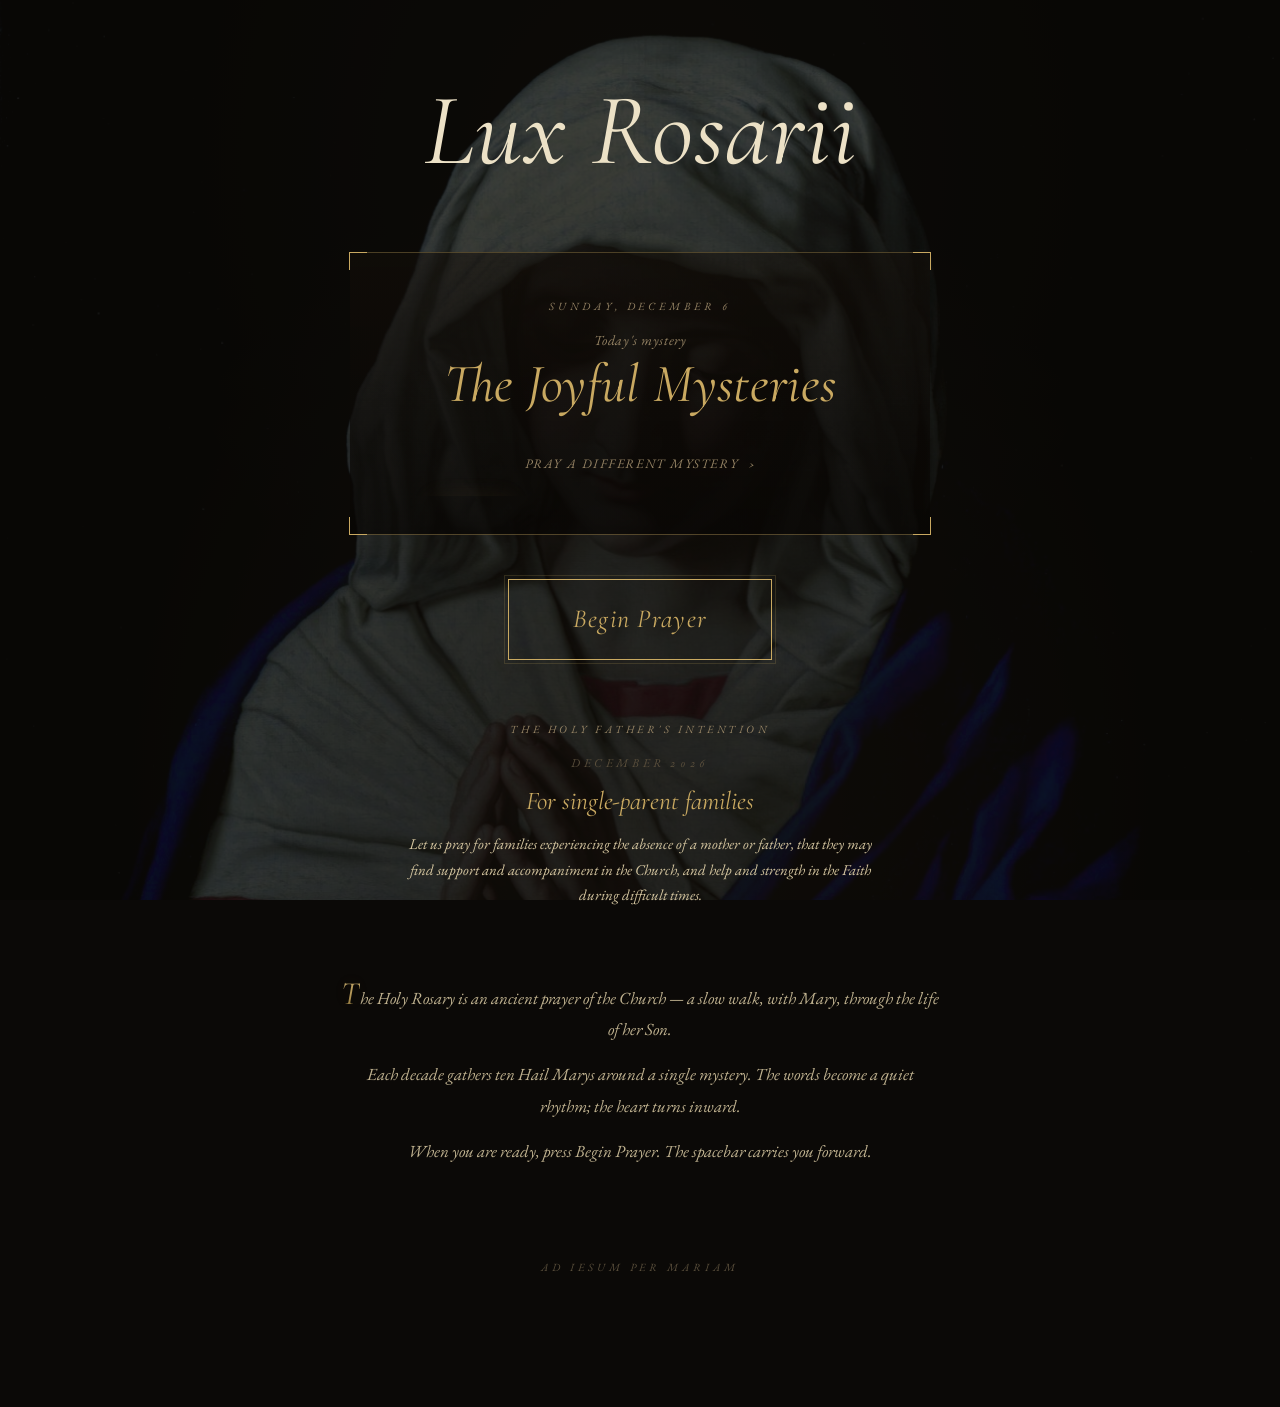
==== commit d9fb043d: "Add files via upload" ====
--- a/index.html
+++ b/index.html
@@ -10,7 +10,45 @@
   <link rel="preconnect" href="https://fonts.gstatic.com" crossorigin>
   <link href="https://fonts.googleapis.com/css2?family=Cormorant+Garamond:ital,wght@0,400;0,500;1,400;1,500&family=EB+Garamond:ital,wght@0,400;0,500;1,400;1,500&display=swap" rel="stylesheet">
 
-  <link rel="stylesheet" href="styles.css?v=31" />
+  <script>
+    /* qutebrowser / QtWebEngine does not scale page content to a screen's
+       HiDPI setting (a long-standing Qt limitation), so on dense displays
+       everything renders small. Detect THAT engine only and compensate;
+       every other browser falls straight through, untouched. Tune or force
+       it anytime with ?zoom=1.5 (persists), or localStorage "lr.zoom". */
+    (function () {
+      try {
+        var d = document.documentElement;
+        var isQWE = /QtWebEngine/i.test(navigator.userAgent || "");
+        if (isQWE) d.className += (d.className ? " " : "") + "is-qtwebengine";
+
+        var override = null;
+        var m = location.search.match(/[?&]zoom=([0-9](?:\.[0-9]+)?)/);
+        if (m) { override = parseFloat(m[1]); try { localStorage.setItem("lr.zoom", m[1]); } catch (e) {} }
+        if (override == null) {
+          try { var ls = localStorage.getItem("lr.zoom"); if (ls != null) override = parseFloat(ls); } catch (e) {}
+        }
+
+        var scale = 1;
+        if (override != null && !isNaN(override)) {
+          scale = Math.min(2.5, Math.max(1, override));
+        } else if (isQWE && (window.devicePixelRatio || 1) <= 1.01) {
+          var sw = (window.screen && screen.width) || 0;
+          if (sw >= 2560) scale = Math.min(2, Math.max(1.25, Math.round((sw / 1440) * 20) / 20));
+        }
+        window.__lrScale = scale;
+
+        /* The home page is a normal scrollable document — safe to zoom the
+           whole page. The prayer page is sized through its own tested
+           text/painting-scale system instead (see app.js). */
+        var onPrayer = /prayer\.html$/i.test(location.pathname);
+        if (!onPrayer && scale > 1) d.style.zoom = scale;
+      } catch (e) { /* never let this break the page */ }
+    })();
+  </script>
+
+  <link rel="preload" as="image" href="assets/mary-background.jpg" />
+  <link rel="stylesheet" href="styles.css?v=33" />
 </head>
 <body>
 
@@ -58,7 +96,7 @@
     </section>
 
     <section class="invitation">
-      <p>The Holy Rosary is an ancient prayer of the Church — a slow walk, with Mary, through the life of her Son.</p>
+      <p><span class="versal">T</span>he Holy Rosary is an ancient prayer of the Church — a slow walk, with Mary, through the life of her Son.</p>
       <p>Each decade gathers ten Hail Marys around a single mystery. The words become a quiet rhythm; the heart turns inward.</p>
       <p>When you are ready, press <em>Begin Prayer</em>. The spacebar carries you forward.</p>
     </section>
@@ -67,7 +105,7 @@
 
   </main>
 
-  <script src="app.js?v=32"></script>
+  <script src="app.js?v=34"></script>
   <script>
     // ---- Home page wiring ---------------------------------------------------
     (function initHome() {
--- a/styles.css
+++ b/styles.css
@@ -79,6 +79,52 @@
 }
 
 ::selection { background: var(--gold); color: var(--bg); }
+
+/* A quiet, gilded focus ring for those who pray by keyboard. */
+:focus-visible {
+  outline: 1px solid var(--gold);
+  outline-offset: 4px;
+}
+a:focus-visible,
+button:focus-visible {
+  outline: 1px solid var(--gold);
+  outline-offset: 4px;
+}
+
+/* The stage can scroll on short screens — give it a hairline gold rail
+   instead of the default chrome scrollbar. */
+.stage {
+  scrollbar-width: thin;
+  scrollbar-color: rgba(201, 169, 97, 0.28) transparent;
+}
+.stage::-webkit-scrollbar { width: 7px; }
+.stage::-webkit-scrollbar-track { background: transparent; }
+.stage::-webkit-scrollbar-thumb {
+  background: rgba(201, 169, 97, 0.18);
+  border-radius: 4px;
+}
+.stage::-webkit-scrollbar-thumb:hover { background: rgba(201, 169, 97, 0.3); }
+
+/* Illuminated initial — a gilded versal letter opening a passage, in the
+   spirit of a hand-illuminated breviary. Used on the home invitation and
+   the announcement Scripture. Inline, so centred text stays centred. */
+.versal {
+  font-family: var(--display);
+  font-style: italic;
+  font-size: 1.92em;
+  line-height: 1;
+  color: var(--gold);
+  padding-right: 0.02em;
+}
+@supports ((-webkit-background-clip: text) or (background-clip: text)) {
+  .versal {
+    background: linear-gradient(177deg, var(--gold-soft), var(--gold) 52%, var(--gold-deep));
+    -webkit-background-clip: text;
+    background-clip: text;
+    color: transparent;
+    filter: drop-shadow(0 0 10px rgba(201, 169, 97, 0.22));
+  }
+}
 
 /* Hairline ornamental dividers used to set off sections on the home page. */
 .rule {
@@ -142,6 +188,22 @@
   margin: 0 auto;
   padding: 80px 32px 120px;
   text-align: center;
+}
+
+/* The page does not arrive — it is unveiled. Each element rises in turn,
+   slowly, like a chapel resolving as the eye adjusts to candlelight.
+   `from`-only keyframe so each element keeps its own resting opacity
+   (the invitation stays at 0.9). Honoured only when motion is welcome. */
+@keyframes rise {
+  from { opacity: 0; transform: translateY(18px); }
+}
+@media (prefers-reduced-motion: no-preference) {
+  .home-mast    { animation: rise 1.15s var(--ease-soft) 0.05s both; }
+  .today-card   { animation: rise 1.15s var(--ease-soft) 0.24s both; }
+  .begin-btn    { animation: rise 1.15s var(--ease-soft) 0.44s both; }
+  .pope-intention:not([hidden]) { animation: rise 1.15s var(--ease-soft) both; }
+  .invitation   { animation: rise 1.15s var(--ease-soft) 0.60s both; }
+  .home-footer  { animation: rise 1.3s  var(--ease-soft) 0.80s both; }
 }
 
 /* Masthead --------------------------------------------------- */
@@ -886,6 +948,8 @@
   line-height: 1.05;
   margin: 0;
   letter-spacing: 0.005em;
+  /* A breath of gilt — the name reads as lit, not merely coloured. */
+  text-shadow: 0 0 30px rgba(201, 169, 97, 0.15);
 }
 
 .announce-fruit {
@@ -1026,6 +1090,15 @@
 }
 .announce-quote .author::before { content: "— "; opacity: 0.7; }
 
+/* The mystery and its image land first; the Word and the witness of the
+   saints settle a quiet beat later. Opacity only — the painting-fitter
+   measures geometry, which this never disturbs. */
+@keyframes soft-in { from { opacity: 0; } }
+@media (prefers-reduced-motion: no-preference) {
+  .announce-scripture { animation: soft-in 0.95s var(--ease-soft) 0.42s both; }
+  .announce-quote     { animation: soft-in 0.95s var(--ease-soft) 0.60s both; }
+}
+
 /* Versicle (leader / response) ------------------------------ */
 .versicle {
   font-family: var(--serif);
@@ -1074,31 +1147,62 @@
   margin: 0;
   letter-spacing: 0.04em;
   line-height: 1;
+  /* The final word carries a faint halo — a culmination, not a full stop. */
+  text-shadow: 0 0 64px rgba(201, 169, 97, 0.22);
+}
+@keyframes amen-bloom {
+  from { opacity: 0; transform: scale(0.93); }
+}
+@media (prefers-reduced-motion: no-preference) {
+  .end-amen { animation: amen-bloom 1.7s var(--ease-soft) both; }
+}
+
+.end-rule {
+  margin: 30px auto 0;
+  opacity: 0.7;
 }
 .end-tagline {
   font-family: var(--serif);
   font-style: italic;
-  font-size: 15px;
-  color: var(--text-muted);
-  margin: 28px 0 0;
-  letter-spacing: 0.32em;
+  font-size: 13px;
+  color: var(--text-muted);
+  margin: 20px 0 0;
+  letter-spacing: 0.34em;
   text-transform: uppercase;
+}
+
+.end-actions {
+  display: flex;
+  align-items: center;
+  justify-content: center;
+  gap: 38px;
+  margin-top: 52px;
+  flex-wrap: wrap;
 }
 .end-link {
   display: inline-block;
-  margin-top: 56px;
-  font-size: 14px;
-  color: var(--text-muted);
-  font-family: var(--serif);
-  font-style: italic;
-  letter-spacing: 0.16em;
+  font-size: 13px;
+  color: var(--text-muted);
+  font-family: var(--serif);
+  font-style: italic;
+  letter-spacing: 0.18em;
   text-transform: uppercase;
   border-bottom: 1px solid rgba(201, 169, 97, 0.4);
   padding-bottom: 4px;
+  transition: color 0.4s var(--ease-soft), border-color 0.4s var(--ease-soft);
 }
 .end-link:hover {
   color: var(--gold);
   border-bottom-color: var(--gold);
+}
+/* The way back is offered, but spoken softly. */
+.end-link-quiet {
+  color: var(--text-faint);
+  border-bottom-color: transparent;
+}
+.end-link-quiet:hover {
+  color: var(--text-muted);
+  border-bottom-color: rgba(201, 169, 97, 0.4);
 }
 
 /* =========================================================
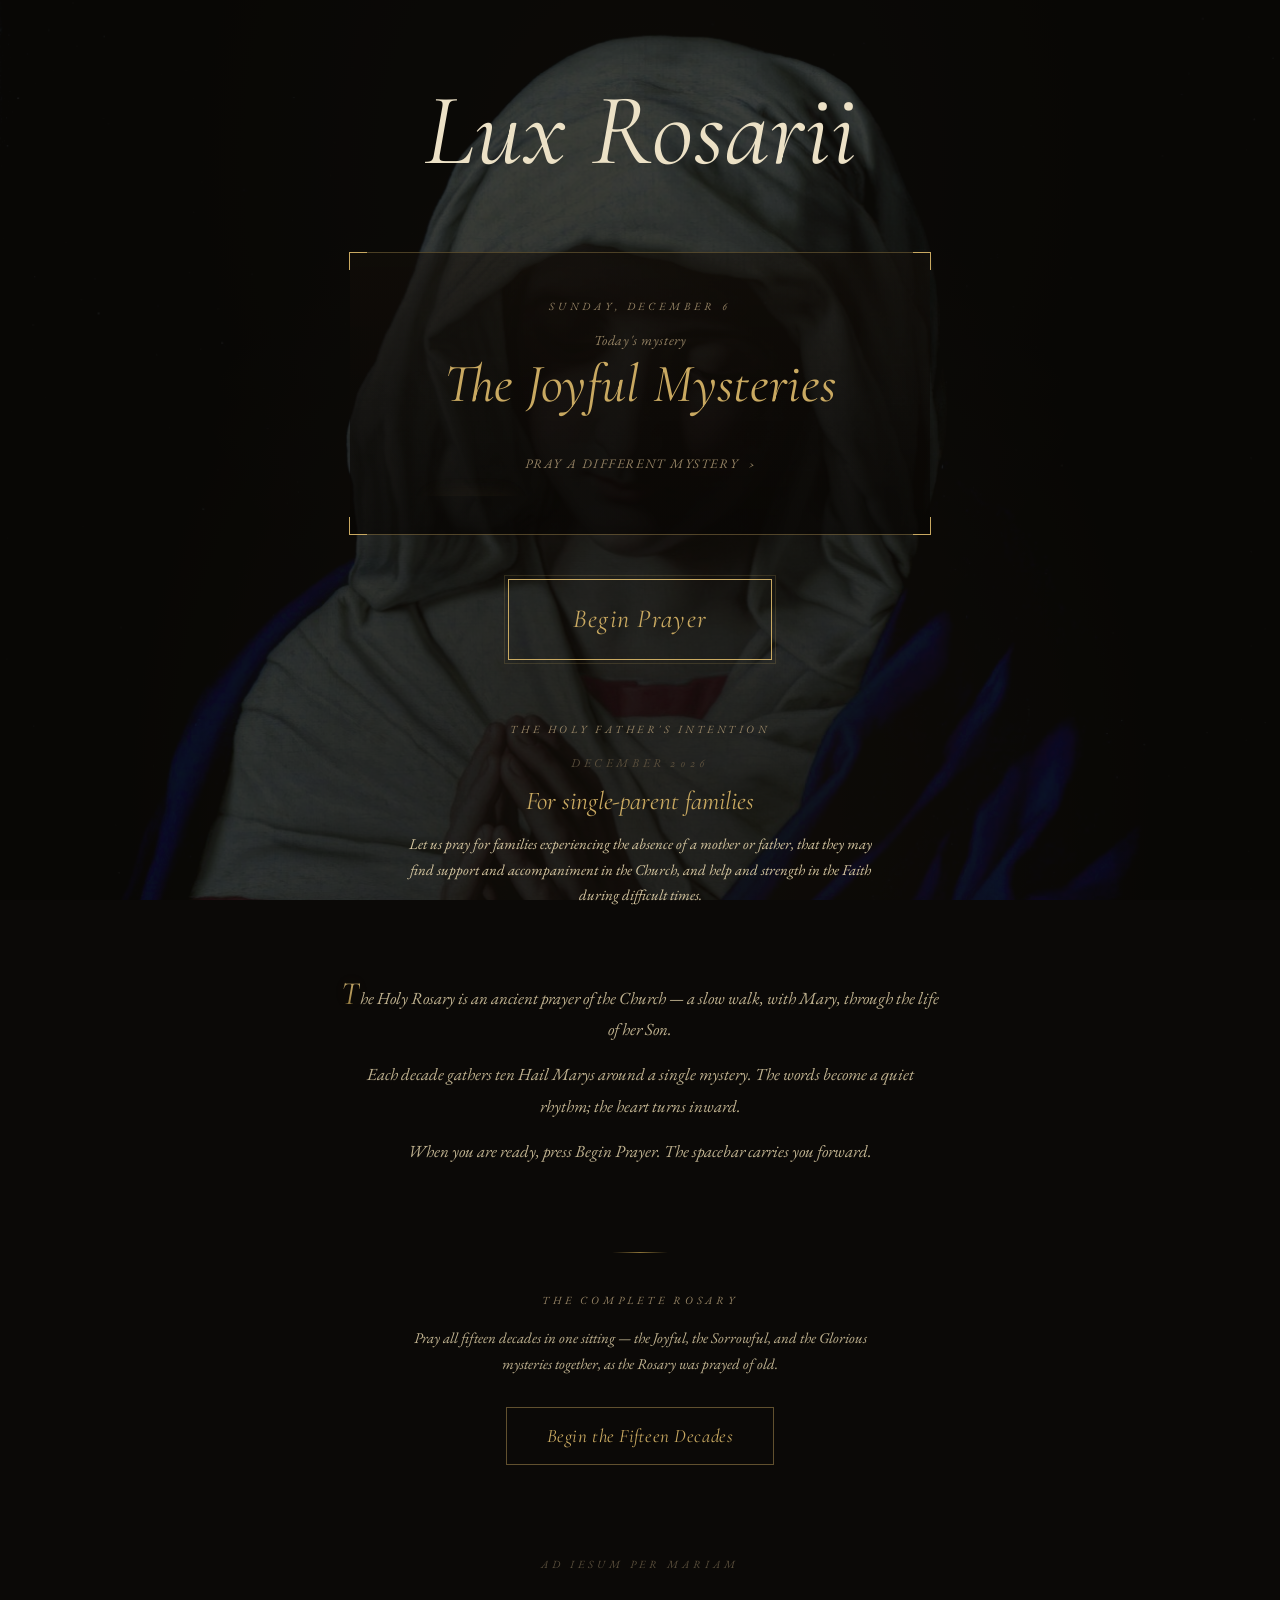
==== commit 9076eddc: "Add files via upload" ====
--- a/index.html
+++ b/index.html
@@ -48,7 +48,7 @@
   </script>
 
   <link rel="preload" as="image" href="assets/mary-background.jpg" />
-  <link rel="stylesheet" href="styles.css?v=33" />
+  <link rel="stylesheet" href="styles.css?v=36" />
 </head>
 <body>
 
@@ -67,7 +67,9 @@
 
       <p class="today-date" id="today-date">Today</p>
       <p class="today-label">Today's mystery</p>
-      <h2 class="today-mystery" id="today-mystery-name">Joyful Mysteries</h2>
+      <!-- Filled by JS with the correct mystery for today's day of the week.
+           Left blank so it never shows a misleading fixed mystery. -->
+      <h2 class="today-mystery" id="today-mystery-name"></h2>
 
       <button type="button" class="mystery-toggle" id="mystery-toggle"
               aria-expanded="false" aria-controls="mystery-options">
@@ -101,11 +103,57 @@
       <p>When you are ready, press <em>Begin Prayer</em>. The spacebar carries you forward.</p>
     </section>
 
+    <!-- The traditional fifteen-decade Rosary — a distinct, quieter path
+         offered at the foot of the page, apart from today's mystery. -->
+    <section class="full-rosary">
+      <span class="rule rule-tight" aria-hidden="true"></span>
+      <p class="full-rosary-eyebrow">The Complete Rosary</p>
+      <p class="full-rosary-text">
+        Pray all fifteen decades in one sitting — the Joyful, the Sorrowful,
+        and the Glorious mysteries together, as the Rosary was prayed of old.
+      </p>
+      <a href="prayer.html?rosary=full" class="full-rosary-btn">Begin the Fifteen Decades</a>
+    </section>
+
     <p class="home-footer">Ad Iesum per Mariam</p>
 
   </main>
 
-  <script src="app.js?v=34"></script>
+  <script>
+    /* Diagnostic — only with ?diag=1. Shows exactly what this browser
+       reports, so the qutebrowser scaling can be solved with real numbers
+       instead of guesswork. Invisible to everyone else. */
+    (function () {
+      if (!/[?&]diag=1/.test(location.search)) return;
+      try {
+        var z = document.documentElement.style.zoom || "(unset)";
+        var probe = document.createElement("div");
+        probe.style.cssText = "position:fixed;top:0;left:0;width:100px;height:100px";
+        document.body.appendChild(probe);
+        var measured = probe.getBoundingClientRect().width;
+        probe.remove();
+        var rows = [
+          ["userAgent", navigator.userAgent],
+          ["matches /QtWebEngine/", /QtWebEngine/i.test(navigator.userAgent || "")],
+          ["window.devicePixelRatio", window.devicePixelRatio],
+          ["screen.width x height", screen.width + " x " + screen.height],
+          ["window.innerWidth x innerHeight", window.innerWidth + " x " + window.innerHeight],
+          ["window.__lrScale (applied)", window.__lrScale],
+          ["documentElement.style.zoom", z],
+          ["CSS zoom honored?", measured === 100 ? "no (100px stayed 100)" : "yes (100px measured " + measured + ")"],
+          ["localStorage usable?", (function(){ try{ localStorage.setItem("__t","1"); localStorage.removeItem("__t"); return "yes"; }catch(e){ return "NO — blocked"; } })()]
+        ];
+        var box = document.createElement("pre");
+        box.style.cssText = "position:fixed;inset:auto 16px 16px 16px;z-index:99999;margin:0;padding:16px;background:#0b0907;color:#ece1c6;border:1px solid #c9a961;font:13px/1.6 monospace;white-space:pre-wrap;max-height:60vh;overflow:auto";
+        box.textContent = "LUX ROSARII — qutebrowser diagnostic\n\n" +
+          rows.map(function (r) { return r[0] + ":\n  " + r[1]; }).join("\n\n") +
+          "\n\nTell Claude these values. (Remove ?diag=1 to hide.)";
+        document.body.appendChild(box);
+      } catch (e) {}
+    })();
+  </script>
+
+  <script src="app.js?v=36"></script>
   <script>
     // ---- Home page wiring ---------------------------------------------------
     (function initHome() {
--- a/styles.css
+++ b/styles.css
@@ -203,7 +203,8 @@
   .begin-btn    { animation: rise 1.15s var(--ease-soft) 0.44s both; }
   .pope-intention:not([hidden]) { animation: rise 1.15s var(--ease-soft) both; }
   .invitation   { animation: rise 1.15s var(--ease-soft) 0.60s both; }
-  .home-footer  { animation: rise 1.3s  var(--ease-soft) 0.80s both; }
+  .full-rosary  { animation: rise 1.15s var(--ease-soft) 0.74s both; }
+  .home-footer  { animation: rise 1.3s  var(--ease-soft) 0.90s both; }
 }
 
 /* Masthead --------------------------------------------------- */
@@ -449,6 +450,59 @@
   color: var(--text-soft);
   margin: 0 auto;
   max-width: 480px;
+}
+
+/* The fifteen-decade Rosary — a distinct, quieter doorway at the foot of
+   the page, deliberately secondary to today's mystery above it. */
+.full-rosary {
+  margin: 84px auto 0;
+  max-width: 600px;
+  text-align: center;
+}
+.full-rosary .rule { margin: 0 auto 38px; }
+.full-rosary-eyebrow {
+  font-family: var(--serif);
+  font-style: italic;
+  text-transform: uppercase;
+  letter-spacing: 0.34em;
+  font-size: 11px;
+  color: var(--text-muted);
+  margin: 0 0 16px;
+}
+.full-rosary-text {
+  font-family: var(--serif);
+  font-style: italic;
+  font-size: 15px;
+  line-height: 1.75;
+  color: var(--text-soft);
+  margin: 0 auto 30px;
+  max-width: 460px;
+  opacity: 0.9;
+}
+.full-rosary-btn {
+  display: inline-block;
+  font-family: var(--display);
+  font-style: italic;
+  font-size: 19px;
+  color: var(--gold);
+  background: transparent;
+  border: 1px solid rgba(201, 169, 97, 0.45);
+  padding: 12px 40px;
+  letter-spacing: 0.03em;
+  transition: background 0.5s var(--ease-soft),
+              color 0.4s var(--ease-soft),
+              border-color 0.4s var(--ease-soft),
+              box-shadow 0.5s var(--ease-soft),
+              letter-spacing 0.4s ease;
+}
+.full-rosary-btn:hover,
+.full-rosary-btn:focus-visible {
+  background: rgba(201, 169, 97, 0.06);
+  color: var(--gold-soft);
+  border-color: var(--gold);
+  box-shadow: 0 0 42px rgba(201, 169, 97, 0.12);
+  letter-spacing: 0.06em;
+  outline: none;
 }
 
 /* Footer motto */
@@ -988,7 +1042,10 @@
   display: inline-flex;
   align-items: center;
   justify-content: center;
-  max-width: calc(min(64vw, 720px) * var(--image-scale, 1));
+  /* Let the frame grow wide enough that even landscape paintings reach the
+     height the fitter allows — the old 720px cap left wide art small on
+     full-size screens. Height is still governed by fitAnnouncementPainting. */
+  max-width: calc(min(80vw, 1100px) * var(--image-scale, 1));
   margin: 4px auto;
   position: relative;
   transition: max-width 0.4s ease, var(--transition-fade);
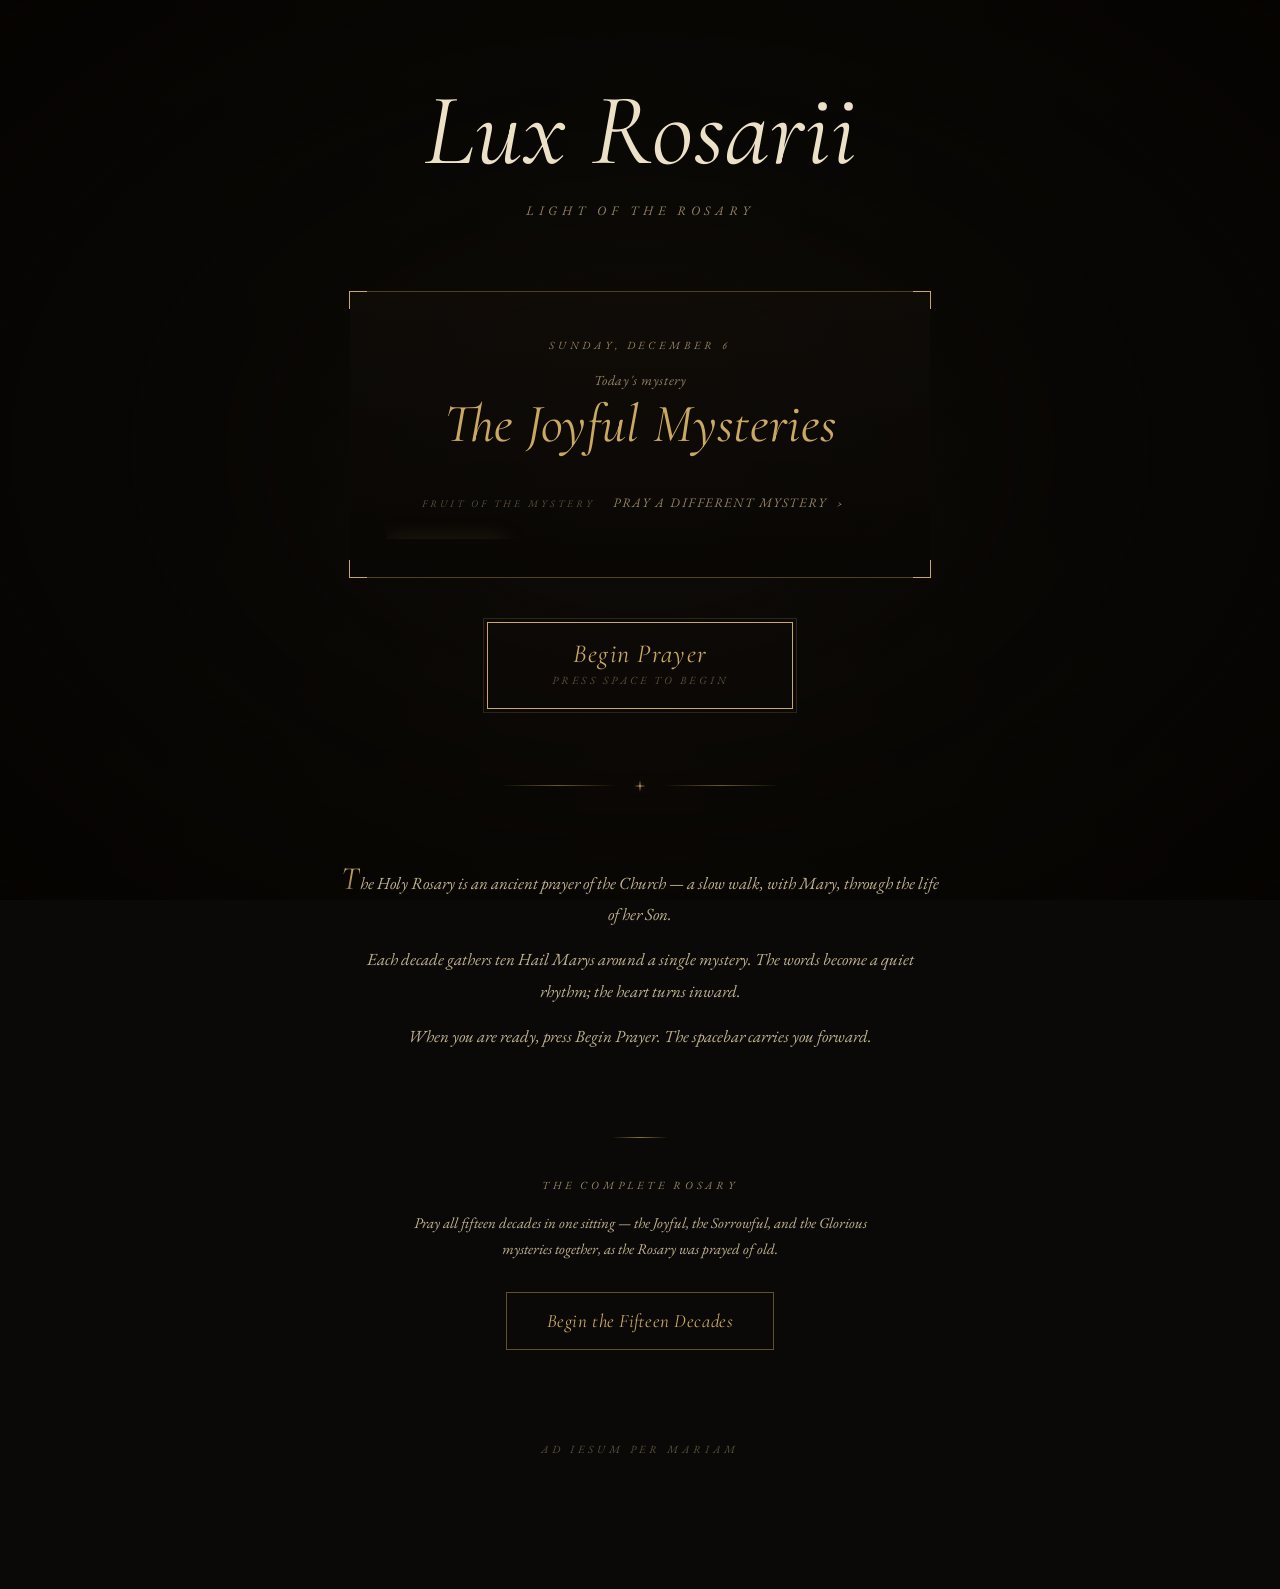
==== commit 1e1f56ef: "Add files via upload" ====
--- a/index.html
+++ b/index.html
@@ -48,16 +48,20 @@
   </script>
 
   <link rel="preload" as="image" href="assets/mary-background.jpg" />
-  <link rel="stylesheet" href="styles.css?v=36" />
+  <link rel="stylesheet" href="styles.css?v=38" />
 </head>
 <body>
 
   <div class="home-bg" aria-hidden="true"></div>
+  <!-- A second painting layer, faded behind the radial bloom — slowly
+       cross-fades through today's mystery paintings. Filled by JS. -->
+  <div class="home-fresco" id="home-fresco" aria-hidden="true"></div>
 
   <main class="home-wrap">
 
     <header class="home-mast">
       <h1 class="site-title">Lux Rosarii</h1>
+      <p class="site-subtitle">Light of the Rosary</p>
     </header>
 
     <!-- Today's mystery — the hero card -->
@@ -71,6 +75,18 @@
            Left blank so it never shows a misleading fixed mystery. -->
       <h2 class="today-mystery" id="today-mystery-name"></h2>
 
+      <p class="today-fruit" id="today-fruit" hidden>
+        <span class="today-fruit-eyebrow">Fruit of the Mystery</span>
+        <span class="today-fruit-name" id="today-fruit-name"></span>
+      </p>
+
+      <!-- A line of scripture from the first decade of today's mystery.
+           Filled by JS — blank until loaded so nothing wrong ever shows. -->
+      <blockquote class="today-verse" id="today-verse" hidden>
+        <p class="today-verse-text" id="today-verse-text"></p>
+        <cite class="today-verse-ref" id="today-verse-ref"></cite>
+      </blockquote>
+
       <button type="button" class="mystery-toggle" id="mystery-toggle"
               aria-expanded="false" aria-controls="mystery-options">
         Pray a different mystery <span class="arr">›</span>
@@ -78,15 +94,43 @@
 
       <div class="mystery-options" id="mystery-options" role="group" aria-label="Choose a mystery">
         <div class="mystery-options-inner">
-          <button type="button" class="mystery-option" data-mystery="joyful">Joyful</button>
-          <button type="button" class="mystery-option" data-mystery="sorrowful">Sorrowful</button>
-          <button type="button" class="mystery-option" data-mystery="glorious">Glorious</button>
-          <button type="button" class="mystery-option" data-mystery="luminous">Luminous</button>
+          <!-- Filled by JS so each card can show a painting preview from
+               that mystery set. We keep the four buttons as a hard-coded
+               fallback in case the mysteries data fails to load. -->
+          <button type="button" class="mystery-option" data-mystery="joyful">
+            <span class="mystery-option-name">Joyful</span>
+            <span class="mystery-option-note">Mon · Sat</span>
+          </button>
+          <button type="button" class="mystery-option" data-mystery="sorrowful">
+            <span class="mystery-option-name">Sorrowful</span>
+            <span class="mystery-option-note">Tue · Fri</span>
+          </button>
+          <button type="button" class="mystery-option" data-mystery="glorious">
+            <span class="mystery-option-name">Glorious</span>
+            <span class="mystery-option-note">Wed · Sun</span>
+          </button>
+          <button type="button" class="mystery-option" data-mystery="luminous">
+            <span class="mystery-option-name">Luminous</span>
+            <span class="mystery-option-note">Thursday</span>
+          </button>
         </div>
       </div>
     </section>
 
-    <a href="prayer.html" class="begin-btn" id="begin-btn">Begin Prayer</a>
+    <a href="prayer.html" class="begin-btn" id="begin-btn">
+      <span class="begin-btn-label">Begin Prayer</span>
+      <span class="begin-btn-sub" id="begin-btn-sub">Press space to begin</span>
+    </a>
+
+    <!-- A subtle gold flourish — a hand-illuminated divider between
+         today's mystery and the broader page below. -->
+    <div class="ornament" aria-hidden="true">
+      <span class="ornament-line"></span>
+      <svg class="ornament-mark" viewBox="0 0 24 24">
+        <path d="M12 2 L13 11 L22 12 L13 13 L12 22 L11 13 L2 12 L11 11 Z" />
+      </svg>
+      <span class="ornament-line"></span>
+    </div>
 
     <!-- Pope's intention for the current month — sourced from data/pope-intentions.json.
          Hidden until JS confirms an entry matches today's year + month. -->
@@ -153,12 +197,13 @@
     })();
   </script>
 
-  <script src="app.js?v=36"></script>
+  <script src="app.js?v=38"></script>
   <script>
     // ---- Home page wiring ---------------------------------------------------
     (function initHome() {
       const today = LuxRosarii.getMysteryForDate(new Date());
       let selected = today;
+      let mysteriesData = null;
 
       const NAMES = {
         joyful:    "The Joyful Mysteries",
@@ -167,11 +212,17 @@
         luminous:  "The Luminous Mysteries"
       };
 
-      const dateEl    = document.getElementById("today-date");
-      const nameEl    = document.getElementById("today-mystery-name");
-      const toggleEl  = document.getElementById("mystery-toggle");
-      const optionsEl = document.getElementById("mystery-options");
-      const beginEl   = document.getElementById("begin-btn");
+      const dateEl     = document.getElementById("today-date");
+      const nameEl     = document.getElementById("today-mystery-name");
+      const fruitEl    = document.getElementById("today-fruit");
+      const fruitNameEl= document.getElementById("today-fruit-name");
+      const verseEl    = document.getElementById("today-verse");
+      const verseTxtEl = document.getElementById("today-verse-text");
+      const verseRefEl = document.getElementById("today-verse-ref");
+      const toggleEl   = document.getElementById("mystery-toggle");
+      const optionsEl  = document.getElementById("mystery-options");
+      const beginEl    = document.getElementById("begin-btn");
+      const frescoEl   = document.getElementById("home-fresco");
       const optionBtns = optionsEl.querySelectorAll(".mystery-option");
 
       // Render today's date in the small caps line at the top of the card.
@@ -184,12 +235,92 @@
         // Fall back to "Today" if the locale isn't supported.
       }
 
+      function refreshHeroFromData() {
+        if (!mysteriesData) return;
+        const set = mysteriesData[selected];
+        if (!set || !set.mysteries || !set.mysteries.length) return;
+        // Use the first mystery of the set as the representative for the
+        // hero card — it's the one the prayer will open on.
+        const first = set.mysteries[0];
+        if (first.fruit && fruitEl && fruitNameEl) {
+          fruitNameEl.textContent = first.fruit;
+          fruitEl.hidden = false;
+        }
+        if (first.scripture && first.scripture.text && verseEl) {
+          verseTxtEl.textContent = first.scripture.text;
+          verseRefEl.textContent = first.scripture.reference || "";
+          verseEl.hidden = false;
+        }
+        // Paint each mystery-option card with a peeking preview painting
+        // from its set's first mystery. Indexing on dataset.mystery
+        // means the cards are populated the moment data loads, hover or
+        // not.
+        optionBtns.forEach(btn => {
+          const key = btn.dataset.mystery;
+          const altSet = mysteriesData[key];
+          if (!altSet) return;
+          const m = altSet.mysteries[0];
+          const p = m && m.paintings && m.paintings[0];
+          if (p && p.url) btn.style.setProperty("--preview", "url('" + p.url + "')");
+        });
+        // Begin the slow fresco cross-fade behind the page using today's
+        // (now: selected) mystery's paintings.
+        startFresco(set);
+      }
+
       function syncSelection() {
         nameEl.textContent  = NAMES[selected];
         beginEl.setAttribute("href", "prayer.html?mystery=" + encodeURIComponent(selected));
         optionBtns.forEach(b => {
           b.classList.toggle("is-active", b.dataset.mystery === selected);
         });
+        refreshHeroFromData();
+      }
+
+      // ---- Painting fresco backdrop ----------------------------------------
+      // A slow cross-fade through paintings from the chosen mystery set,
+      // behind everything else. Two layers swap so the transition is
+      // always a real cross-fade, never a flash of black.
+      let frescoLayers = [null, null];
+      let frescoTimer = null;
+      let frescoTop = 0;
+      function ensureFrescoLayers() {
+        if (!frescoEl || frescoLayers[0]) return;
+        for (let i = 0; i < 2; i++) {
+          const div = document.createElement("div");
+          div.className = "home-fresco-layer";
+          frescoEl.appendChild(div);
+          frescoLayers[i] = div;
+        }
+      }
+      function startFresco(set) {
+        if (!frescoEl) return;
+        ensureFrescoLayers();
+        clearTimeout(frescoTimer);
+        // Flatten paintings across all five mysteries in this set, then
+        // shuffle so the order is always fresh.
+        const all = [];
+        set.mysteries.forEach(m => (m.paintings || []).forEach(p => p.url && all.push(p.url)));
+        for (let i = all.length - 1; i > 0; i--) {
+          const j = (Math.random() * (i + 1)) | 0;
+          [all[i], all[j]] = [all[j], all[i]];
+        }
+        if (!all.length) return;
+        let idx = 0;
+        function show(url) {
+          const next = frescoLayers[frescoTop];
+          next.style.backgroundImage = "url('" + url + "')";
+          // Force a reflow so the transition runs.
+          void next.offsetWidth;
+          frescoLayers.forEach(l => l.classList.remove("is-visible"));
+          next.classList.add("is-visible");
+          frescoTop = 1 - frescoTop;
+        }
+        show(all[idx]);
+        frescoTimer = setInterval(() => {
+          idx = (idx + 1) % all.length;
+          show(all[idx]);
+        }, 9000);
       }
 
       toggleEl.addEventListener("click", () => {
@@ -205,6 +336,15 @@
       });
 
       syncSelection();
+
+      // Load mysteries.json so we can pull today's first scripture verse,
+      // its fruit, and a representative painting for each option card.
+      // Non-blocking: the hero card already shows the mystery name from
+      // the title above, so nothing looks broken before this resolves.
+      fetch("data/mysteries.json", { cache: "no-cache" })
+        .then(r => r.ok ? r.json() : null)
+        .then(data => { if (data) { mysteriesData = data; refreshHeroFromData(); } })
+        .catch(() => { /* leave hero card as-is */ });
     })();
 
     // ---- Pope's intention for the current month ---------------------------
--- a/styles.css
+++ b/styles.css
@@ -181,6 +181,36 @@
   pointer-events: none;
 }
 
+/* A slow cross-fade through today's mystery paintings, set very deep in
+   the page — visible only at the edges of the radial bloom, like a
+   fresco glimpsed through candlesmoke. Filled and rotated by JS. */
+.home-fresco {
+  position: fixed;
+  inset: 0;
+  z-index: 0;
+  pointer-events: none;
+  overflow: hidden;
+}
+.home-fresco-layer {
+  position: absolute;
+  inset: 0;
+  background-position: center 30%;
+  background-repeat: no-repeat;
+  background-size: cover;
+  opacity: 0;
+  transition: opacity 2.4s ease-in-out;
+  filter: sepia(0.45) brightness(0.42) contrast(0.85);
+}
+.home-fresco-layer.is-visible { opacity: 0.18; }
+.home-fresco::after {
+  /* A vignette so the fresco never competes with the central column */
+  content: "";
+  position: absolute;
+  inset: 0;
+  background:
+    radial-gradient(ellipse at center, transparent 0%, rgba(6, 4, 2, 0.55) 55%, rgba(6, 4, 2, 0.92) 100%);
+}
+
 .home-wrap {
   position: relative;
   z-index: 1;
@@ -223,6 +253,38 @@
   color: var(--text);
   letter-spacing: 0.005em;
   position: relative;
+  background-image: linear-gradient(
+    100deg,
+    var(--text)   0%,
+    var(--text)   38%,
+    var(--gold-soft) 50%,
+    var(--text)   62%,
+    var(--text)   100%
+  );
+  background-size: 220% 100%;
+  background-position: 100% 0;
+  -webkit-background-clip: text;
+          background-clip: text;
+  -webkit-text-fill-color: transparent;
+  animation: title-shimmer 12s ease-in-out infinite;
+}
+@media (prefers-reduced-motion: reduce) {
+  .site-title { animation: none; background: none; -webkit-text-fill-color: var(--text); color: var(--text); }
+}
+@keyframes title-shimmer {
+  0%, 18%   { background-position: 100% 0; }
+  50%       { background-position: 0% 0; }
+  82%, 100% { background-position: -100% 0; }
+}
+
+.site-subtitle {
+  margin: 18px 0 0;
+  font-family: var(--serif);
+  font-style: italic;
+  font-size: 13px;
+  letter-spacing: 0.36em;
+  text-transform: uppercase;
+  color: var(--text-muted);
 }
 
 /* Today's mystery — the hero card ----------------------------- */
@@ -291,6 +353,59 @@
   letter-spacing: 0.005em;
 }
 
+.today-fruit {
+  margin: 6px 0 0;
+  display: inline-flex;
+  flex-direction: column;
+  align-items: center;
+  gap: 3px;
+  line-height: 1.2;
+}
+.today-fruit-eyebrow {
+  font-family: var(--serif);
+  font-style: italic;
+  font-size: 10px;
+  letter-spacing: 0.3em;
+  text-transform: uppercase;
+  color: var(--text-faint);
+}
+.today-fruit-name {
+  font-family: var(--serif);
+  font-style: italic;
+  font-size: 14px;
+  color: var(--text-soft);
+  letter-spacing: 0.08em;
+}
+
+.today-verse {
+  margin: 26px auto 4px;
+  max-width: 460px;
+  padding: 0 16px;
+  border-left: 1px solid rgba(201, 169, 97, 0.25);
+  border-right: 1px solid rgba(201, 169, 97, 0.25);
+}
+.today-verse-text {
+  font-family: var(--display);
+  font-style: italic;
+  font-size: 17px;
+  line-height: 1.6;
+  color: var(--text-soft);
+  margin: 0;
+  letter-spacing: 0.01em;
+}
+.today-verse-text::before { content: "“"; color: var(--gold); margin-right: 1px; }
+.today-verse-text::after  { content: "”"; color: var(--gold); margin-left: 1px; }
+.today-verse-ref {
+  display: block;
+  margin-top: 10px;
+  font-family: var(--serif);
+  font-style: italic;
+  font-size: 11px;
+  letter-spacing: 0.24em;
+  text-transform: uppercase;
+  color: var(--text-muted);
+}
+
 
 /* "Pray a different mystery" — toggle reveals the four pill options. */
 .mystery-toggle {
@@ -324,39 +439,88 @@
 .mystery-options.is-open { grid-template-rows: 1fr; }
 .mystery-options-inner {
   overflow: hidden;
+  display: grid;
+  grid-template-columns: repeat(4, 1fr);
+  gap: 10px;
+  padding-top: 22px;
+}
+.mystery-option {
+  position: relative;
   display: flex;
-  flex-wrap: wrap;
+  flex-direction: column;
+  align-items: center;
   justify-content: center;
-  gap: 10px;
-  padding-top: 18px;
-}
-.mystery-option {
-  font-family: var(--serif);
-  font-style: italic;
-  font-size: 14px;
+  gap: 5px;
+  padding: 18px 10px 14px;
+  font-family: var(--serif);
   color: var(--text-soft);
-  background: rgba(0, 0, 0, 0.4);
-  border: 1px solid rgba(201, 169, 97, 0.35);
-  padding: 9px 22px;
-  letter-spacing: 0.06em;
+  background: rgba(0, 0, 0, 0.45);
+  border: 1px solid rgba(201, 169, 97, 0.28);
+  overflow: hidden;
+  isolation: isolate;
   transition:
-    border-color 0.3s ease,
-    color 0.3s ease,
-    background 0.3s ease,
-    box-shadow 0.3s ease;
-}
-.mystery-option:hover,
+    border-color 0.35s ease,
+    color 0.35s ease,
+    background 0.35s ease,
+    box-shadow 0.4s ease,
+    transform 0.35s var(--ease-soft);
+}
+.mystery-option::before {
+  /* Painting preview lives in this pseudo-element so it's always behind
+     the label. URL set inline by JS as --preview, so hover paints the
+     mystery's representative painting without a layout shift. */
+  content: "";
+  position: absolute;
+  inset: 0;
+  z-index: -1;
+  background-image: var(--preview, none);
+  background-size: cover;
+  background-position: center;
+  opacity: 0;
+  filter: sepia(0.55) brightness(0.6) contrast(0.95);
+  transition: opacity 0.45s ease;
+}
+.mystery-option-name {
+  font-style: italic;
+  font-size: 16px;
+  letter-spacing: 0.04em;
+  color: var(--text);
+}
+.mystery-option-note {
+  font-style: italic;
+  font-size: 10px;
+  letter-spacing: 0.26em;
+  text-transform: uppercase;
+  color: var(--text-faint);
+}
+.mystery-option:hover {
+  border-color: var(--gold);
+  color: var(--gold);
+  box-shadow: 0 0 22px rgba(201, 169, 97, 0.12);
+  transform: translateY(-1px);
+}
+.mystery-option:hover::before { opacity: 0.35; }
+.mystery-option:hover .mystery-option-name { color: var(--gold-soft); }
 .mystery-option.is-active {
   border-color: var(--gold);
   color: var(--gold);
-  background: rgba(201, 169, 97, 0.05);
-  box-shadow: 0 0 22px rgba(201, 169, 97, 0.08);
+  background: rgba(201, 169, 97, 0.06);
+  box-shadow: 0 0 24px rgba(201, 169, 97, 0.14);
+}
+.mystery-option.is-active::before { opacity: 0.22; }
+.mystery-option.is-active .mystery-option-name { color: var(--gold); }
+
+@media (max-width: 640px) {
+  .mystery-options-inner { grid-template-columns: repeat(2, 1fr); }
 }
 
 /* Begin button — the doorway -------------------------------- */
 
 .begin-btn {
-  display: inline-block;
+  display: inline-flex;
+  flex-direction: column;
+  align-items: center;
+  gap: 4px;
   margin-top: 44px;
   padding: 18px 64px;
   font-family: var(--display);
@@ -375,6 +539,18 @@
   cursor: pointer;
   text-decoration: none;
 }
+.begin-btn-label { line-height: 1; }
+.begin-btn-sub {
+  font-family: var(--serif);
+  font-style: italic;
+  font-size: 11px;
+  letter-spacing: 0.28em;
+  text-transform: uppercase;
+  color: var(--text-faint);
+  transition: color 0.4s ease;
+}
+.begin-btn:hover .begin-btn-sub,
+.begin-btn:focus-visible .begin-btn-sub { color: var(--text-muted); }
 .begin-btn::before {
   content: "";
   position: absolute;
@@ -393,6 +569,42 @@
   border-bottom-color: var(--gold);
 }
 .begin-btn:hover::before { inset: -8px; border-color: rgba(201, 169, 97, 0.32); }
+
+/* A gold-illuminated divider — restrained, classical: a narrow line, a
+   small diamond mark, another narrow line. Used between sections. */
+.ornament {
+  display: flex;
+  align-items: center;
+  justify-content: center;
+  gap: 16px;
+  margin: 70px auto 0;
+  max-width: 280px;
+}
+.ornament-line {
+  display: block;
+  flex: 1;
+  height: 1px;
+  background: linear-gradient(
+    to right,
+    transparent,
+    rgba(201, 169, 97, 0.5),
+    transparent);
+}
+.ornament-mark {
+  width: 14px;
+  height: 14px;
+  flex-shrink: 0;
+  fill: var(--gold);
+  filter: drop-shadow(0 0 6px rgba(201, 169, 97, 0.35));
+  animation: ornament-twinkle 5.5s ease-in-out infinite;
+}
+@keyframes ornament-twinkle {
+  0%, 100% { opacity: 0.75; transform: rotate(0deg); }
+  50%      { opacity: 1;    transform: rotate(45deg); }
+}
+@media (prefers-reduced-motion: reduce) {
+  .ornament-mark { animation: none; opacity: 0.85; }
+}
 
 /* The contemplative passage that follows the call to action. */
 .invitation {
@@ -1659,6 +1871,122 @@
 
 body.auto-advancing .progress-bar-fill {
   background: linear-gradient(to right, var(--gold-deep), var(--gold), var(--gold-soft));
+}
+
+/* ----- Sacred Music settings section ----- */
+.audio-tracklist {
+  list-style: none;
+  margin: 14px 0 6px;
+  padding: 0;
+  display: flex;
+  flex-direction: column;
+  gap: 4px;
+}
+.audio-track {
+  width: 100%;
+  display: flex;
+  align-items: center;
+  justify-content: space-between;
+  gap: 12px;
+  padding: 9px 12px;
+  background: transparent;
+  border: 1px solid rgba(201, 169, 97, 0.14);
+  color: var(--text-soft);
+  cursor: pointer;
+  text-align: left;
+  font-family: var(--serif);
+  transition:
+    border-color 0.25s ease,
+    background 0.25s ease,
+    color 0.25s ease;
+}
+.audio-track:hover {
+  border-color: rgba(201, 169, 97, 0.45);
+  background: rgba(201, 169, 97, 0.04);
+}
+.audio-track-main {
+  display: flex;
+  flex-direction: column;
+  line-height: 1.2;
+}
+.audio-track-name {
+  font-style: italic;
+  font-size: 15px;
+  color: var(--text);
+  letter-spacing: 0.01em;
+}
+.audio-track-note {
+  font-style: italic;
+  font-size: 11px;
+  color: var(--text-muted);
+  letter-spacing: 0.1em;
+  text-transform: uppercase;
+  margin-top: 3px;
+}
+.audio-track-indicator {
+  width: 9px;
+  height: 9px;
+  border-radius: 50%;
+  border: 1px solid rgba(201, 169, 97, 0.4);
+  background: transparent;
+  flex-shrink: 0;
+  transition: background 0.3s ease, box-shadow 0.3s ease, border-color 0.3s ease;
+}
+.audio-track.is-active {
+  border-color: var(--gold);
+  background: rgba(201, 169, 97, 0.06);
+}
+.audio-track.is-active .audio-track-name { color: var(--gold); }
+.audio-track.is-active .audio-track-indicator {
+  background: var(--gold);
+  border-color: var(--gold);
+}
+.audio-track.is-playing .audio-track-indicator {
+  animation: audio-pulse 2.1s ease-in-out infinite;
+}
+.audio-track.has-error {
+  border-color: rgba(180, 80, 70, 0.5);
+}
+.audio-track.has-error .audio-track-note::after {
+  content: " · unavailable";
+  color: rgba(220, 130, 110, 0.7);
+}
+@keyframes audio-pulse {
+  0%, 100% { box-shadow: 0 0 0 0 rgba(201, 169, 97, 0.55); }
+  50%      { box-shadow: 0 0 0 6px rgba(201, 169, 97, 0); }
+}
+
+.settings-row-volume { flex-wrap: wrap; gap: 12px; }
+.audio-volume {
+  flex: 1 1 220px;
+  -webkit-appearance: none;
+  appearance: none;
+  height: 3px;
+  background: linear-gradient(to right,
+    var(--gold-deep) 0%, var(--gold-deep) var(--vp, 40%),
+    rgba(60, 50, 30, 0.4) var(--vp, 40%), rgba(60, 50, 30, 0.4) 100%);
+  outline: none;
+  cursor: pointer;
+}
+.audio-volume::-webkit-slider-thumb {
+  -webkit-appearance: none;
+  appearance: none;
+  width: 14px;
+  height: 14px;
+  border-radius: 50%;
+  background: var(--gold);
+  border: 1px solid var(--gold-shadow);
+  cursor: pointer;
+  box-shadow: 0 0 0 2px rgba(11, 9, 7, 0.6);
+}
+.audio-volume::-moz-range-thumb {
+  width: 14px;
+  height: 14px;
+  border-radius: 50%;
+  background: var(--gold);
+  border: 1px solid var(--gold-shadow);
+  cursor: pointer;
+  box-shadow: 0 0 0 2px rgba(11, 9, 7, 0.6);
 }
 
 /* =========================================================
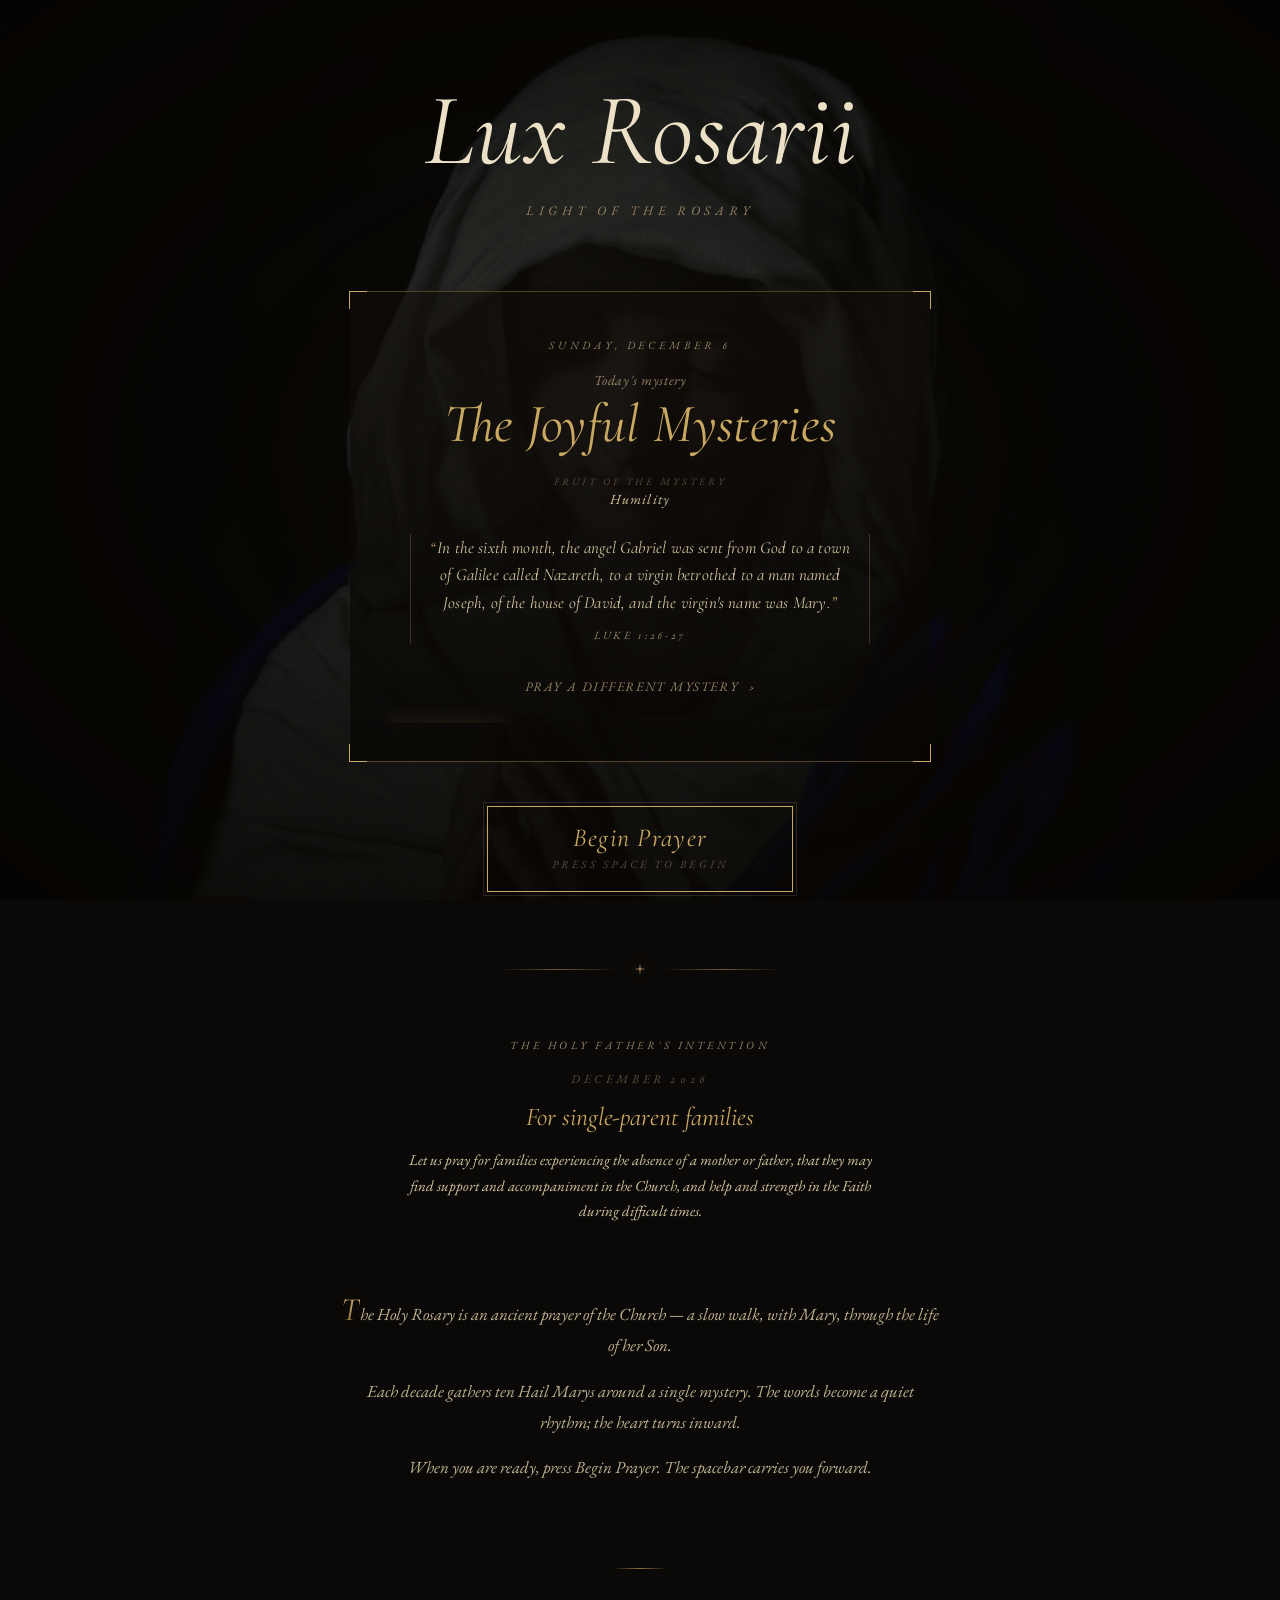
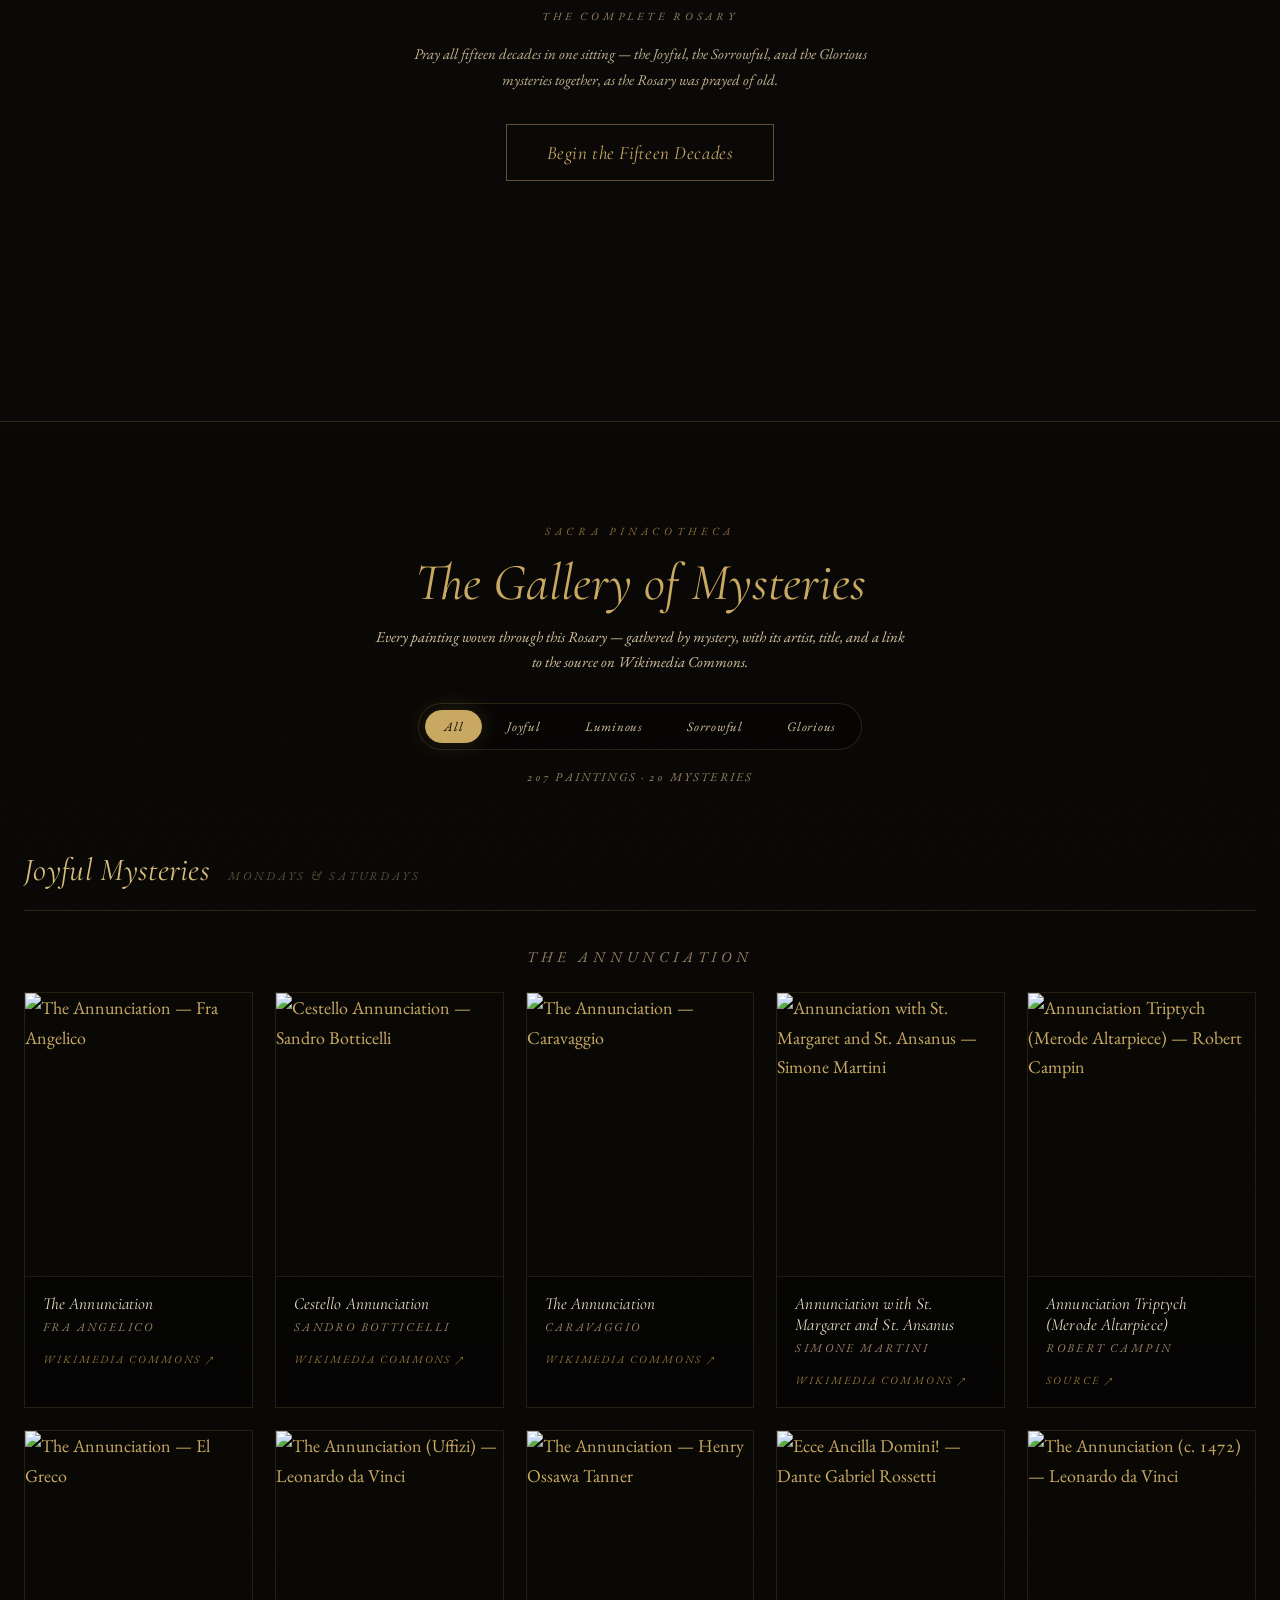
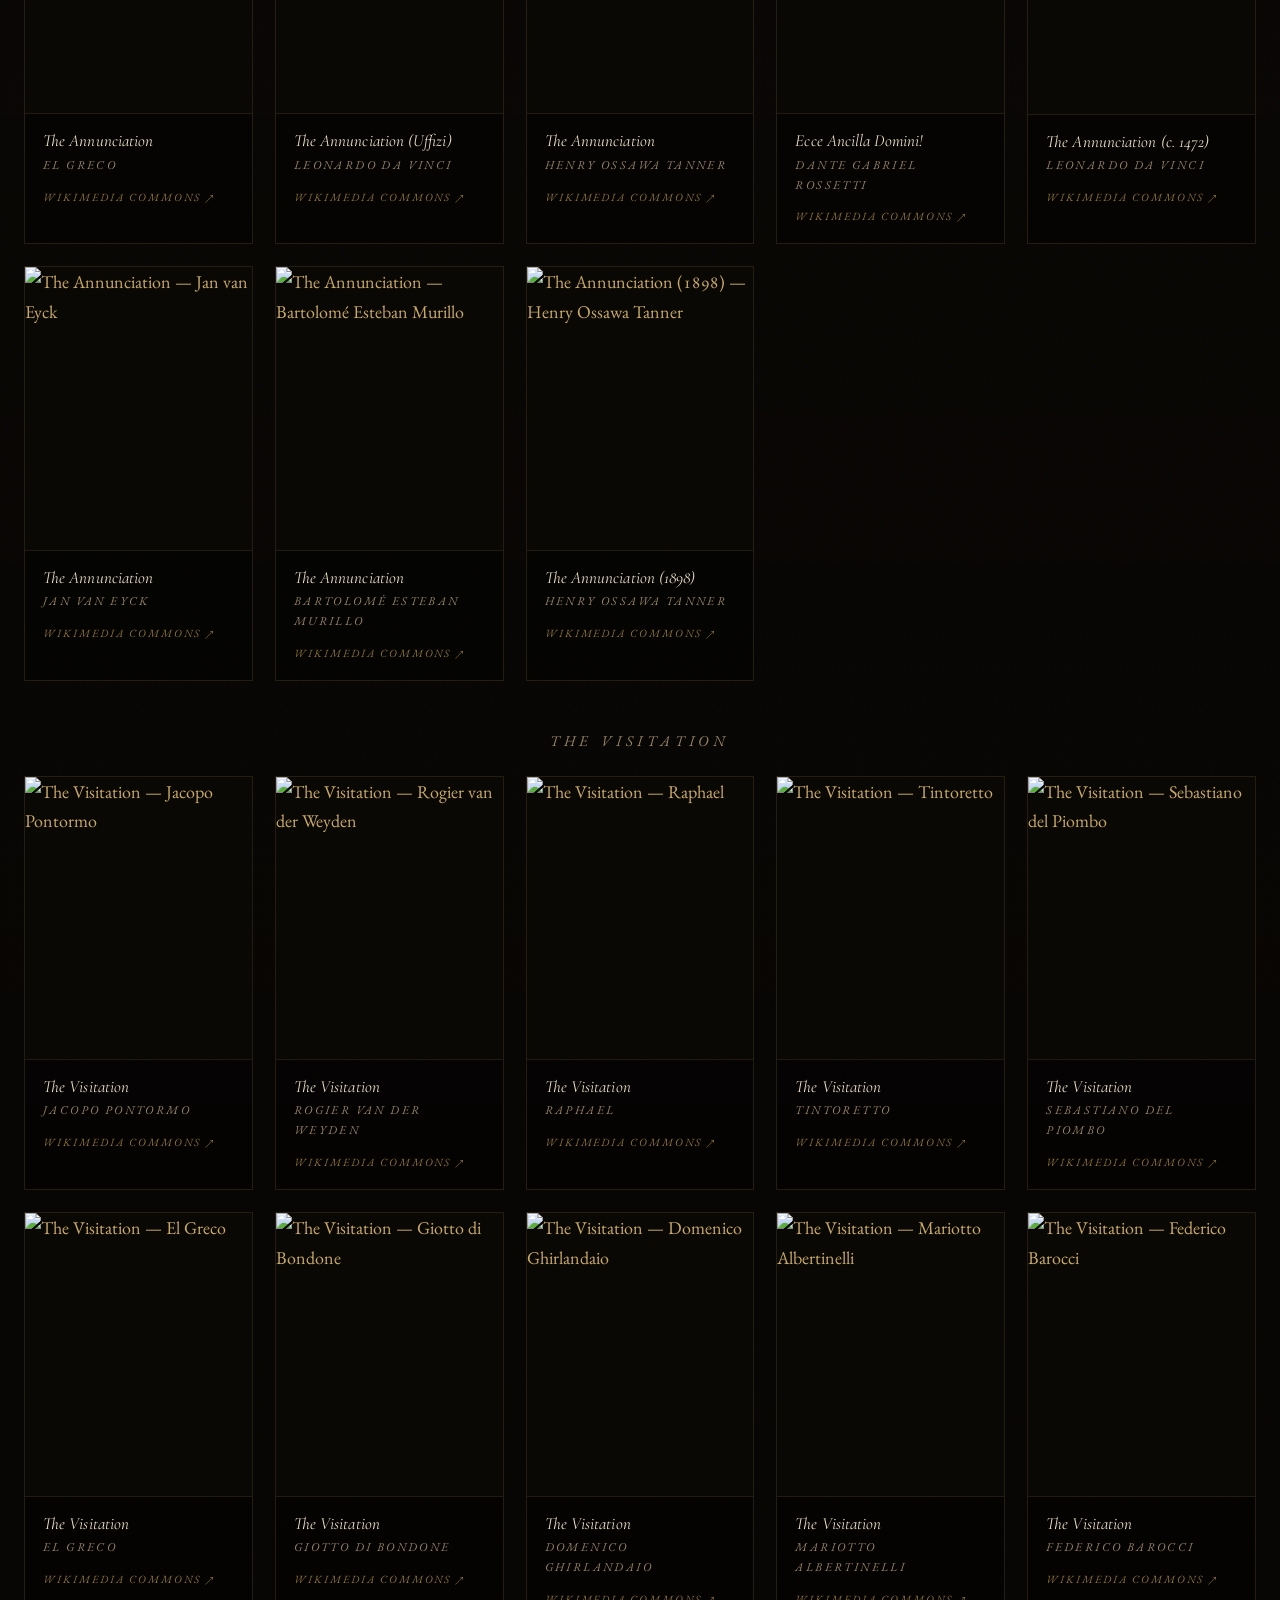
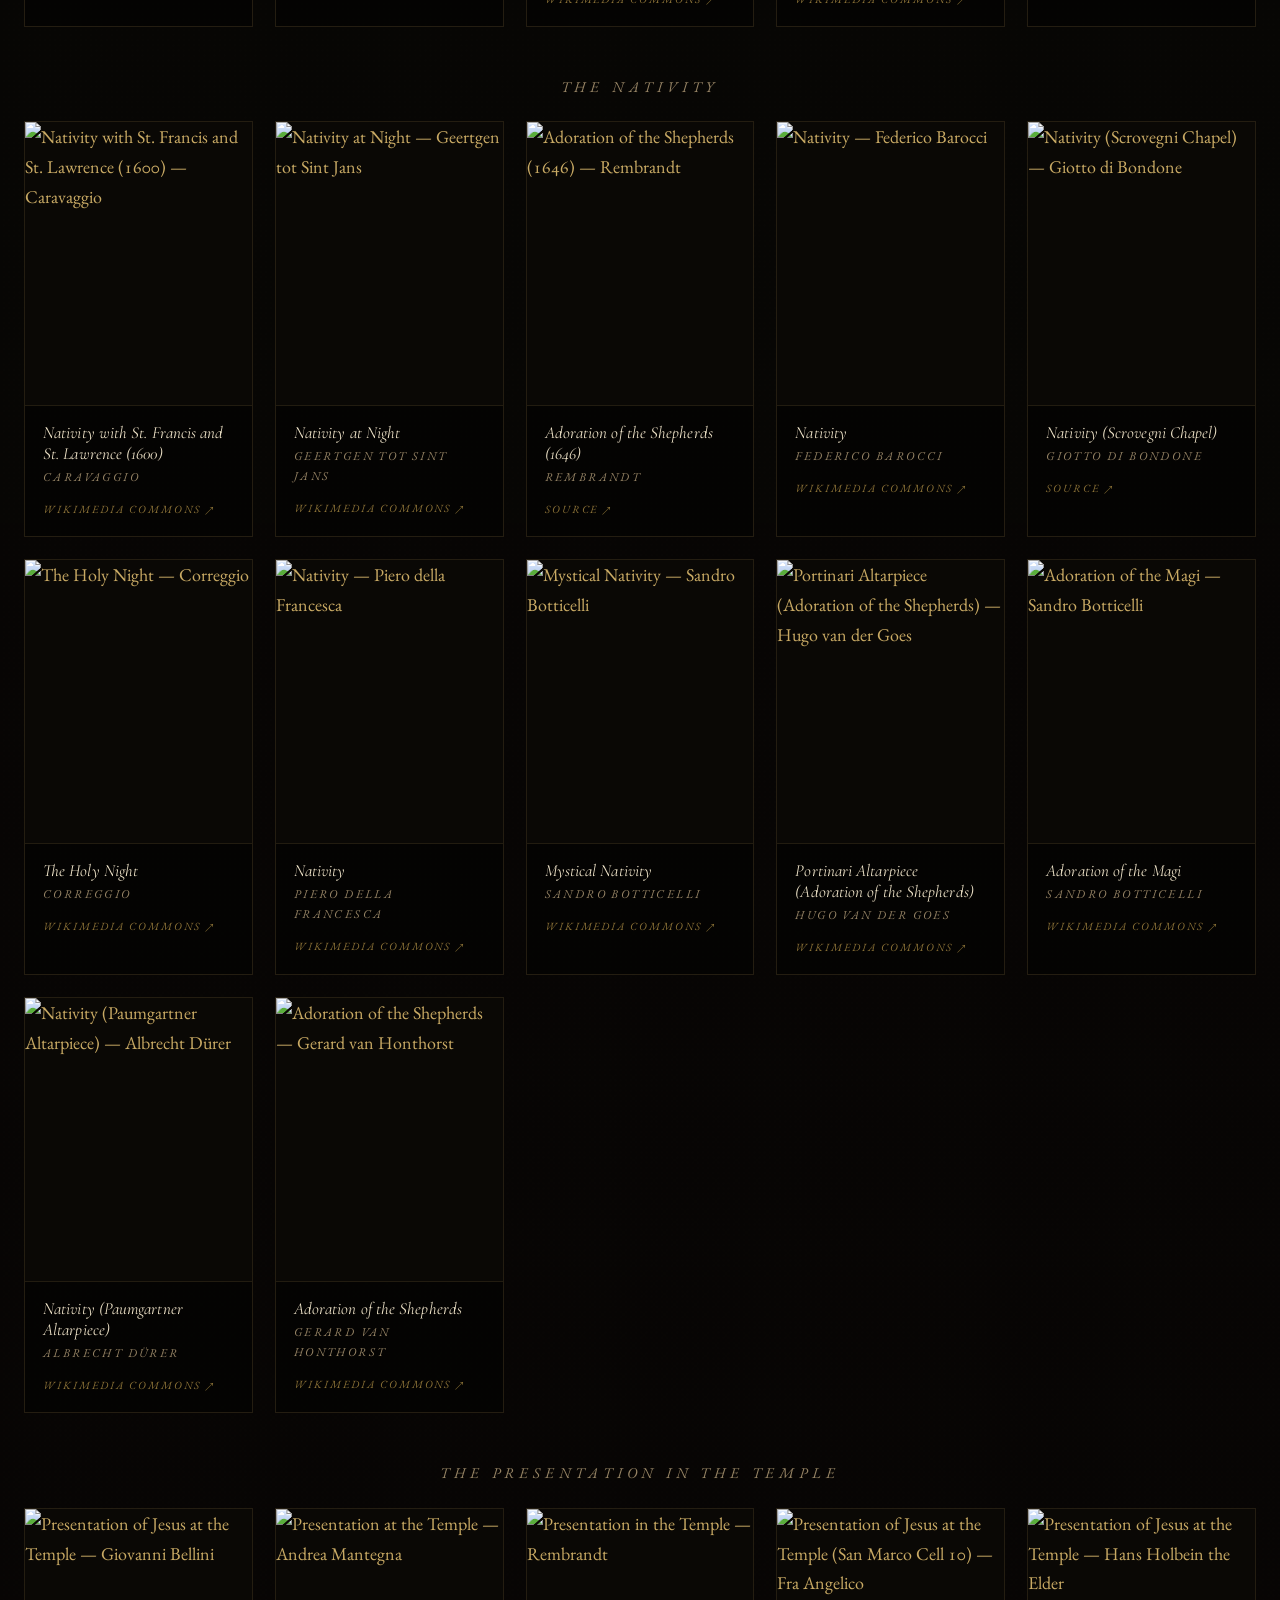
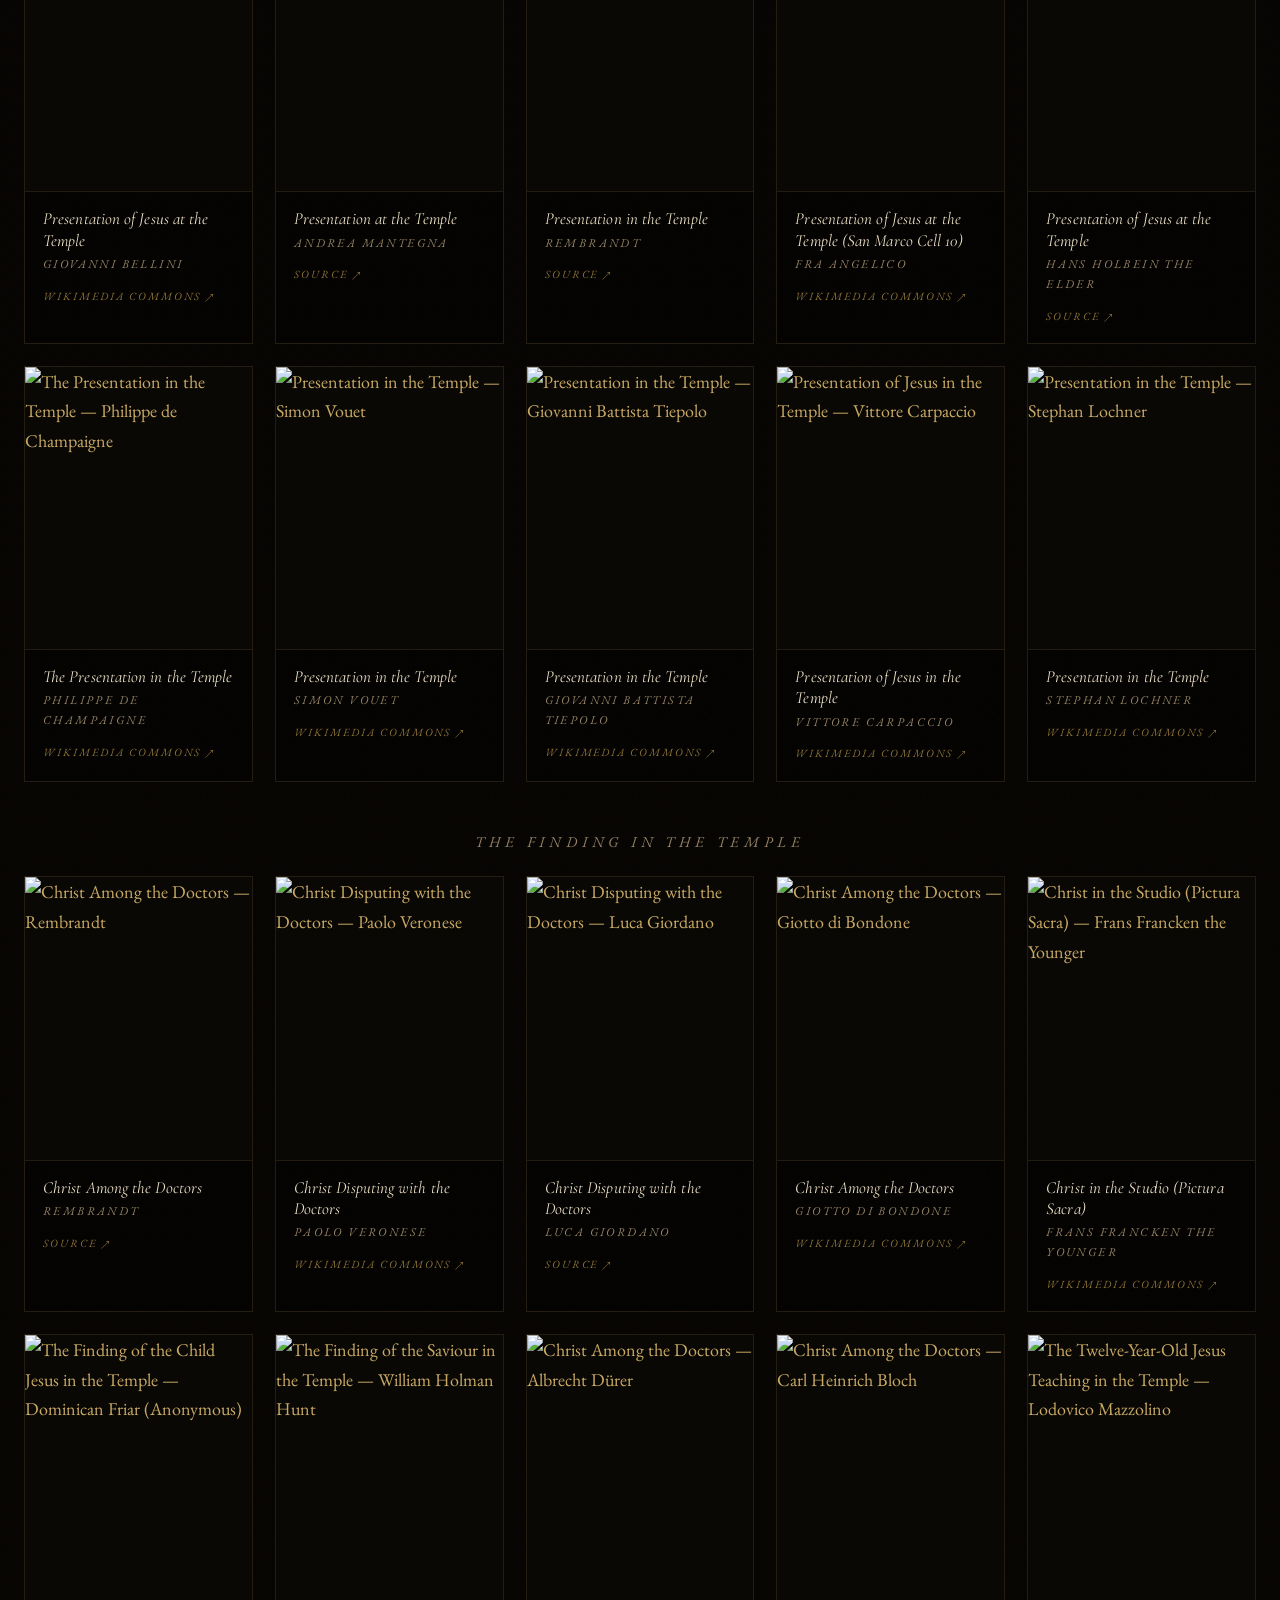
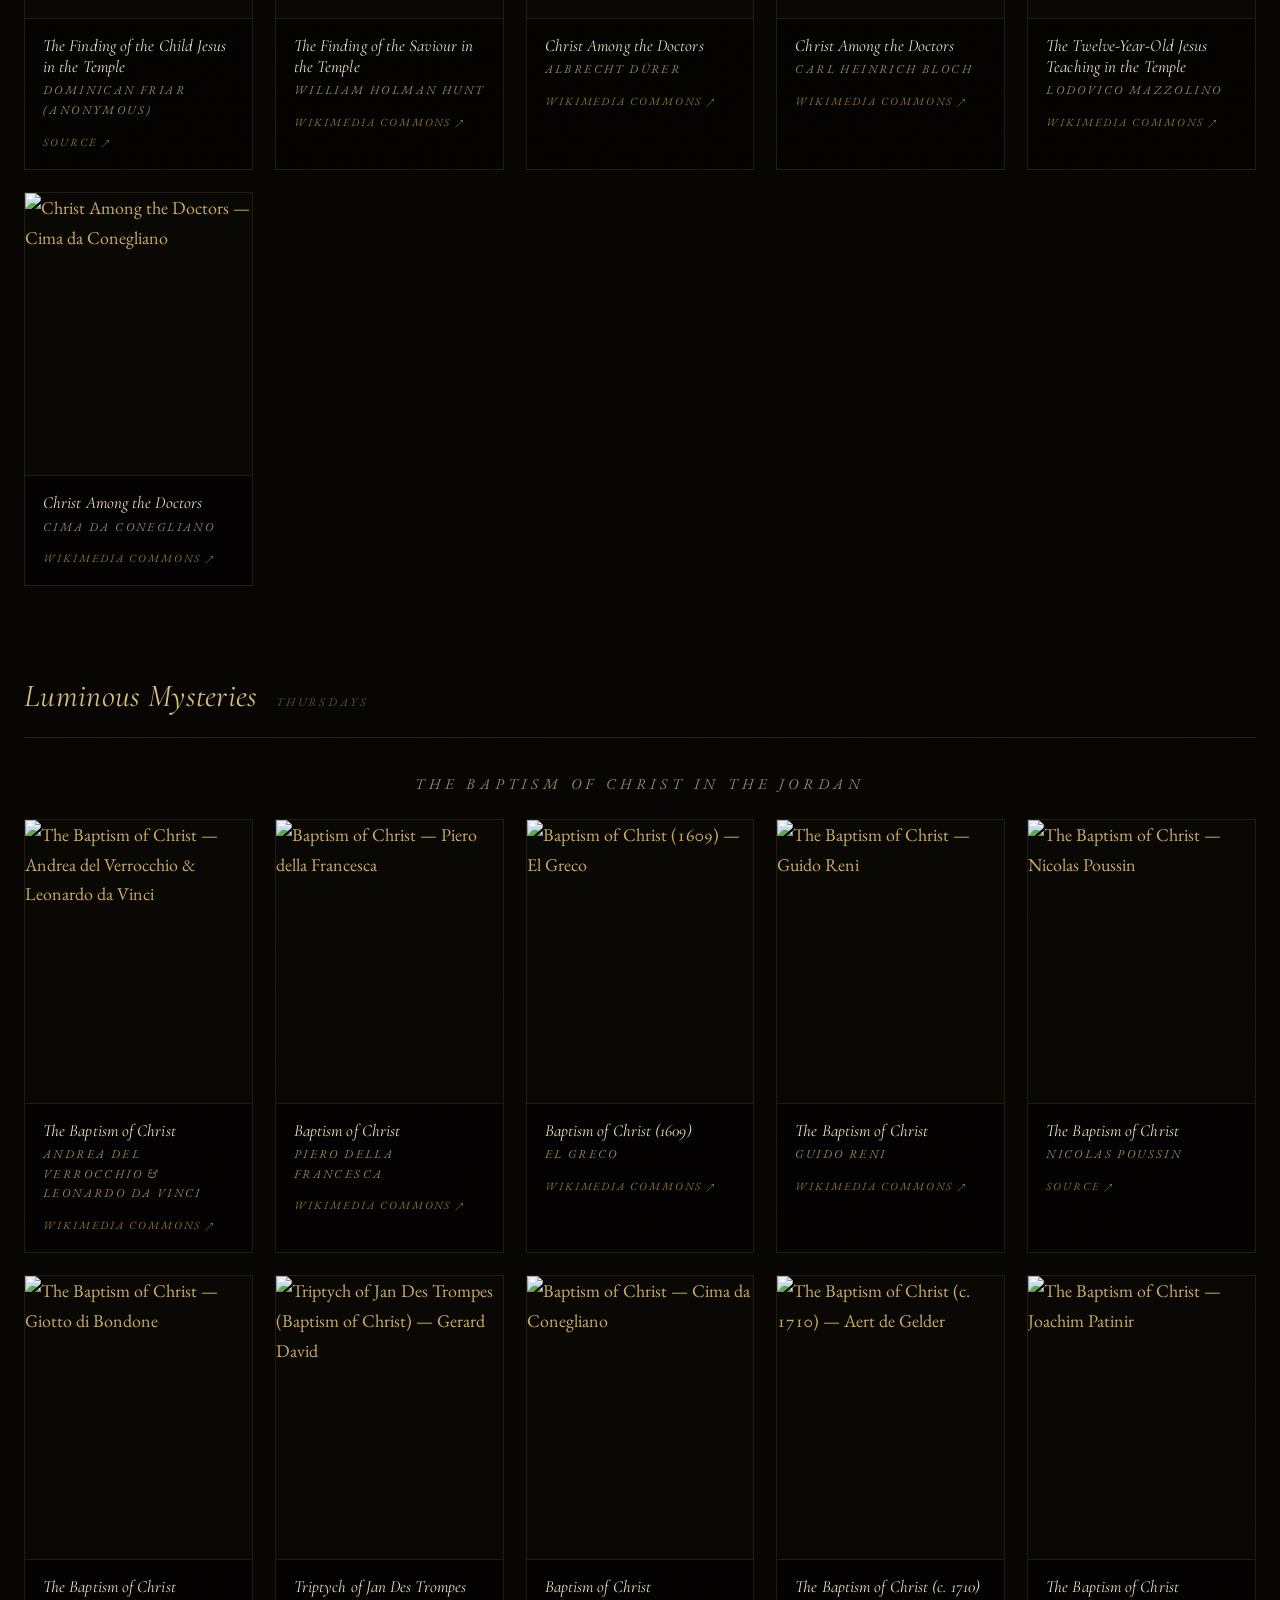
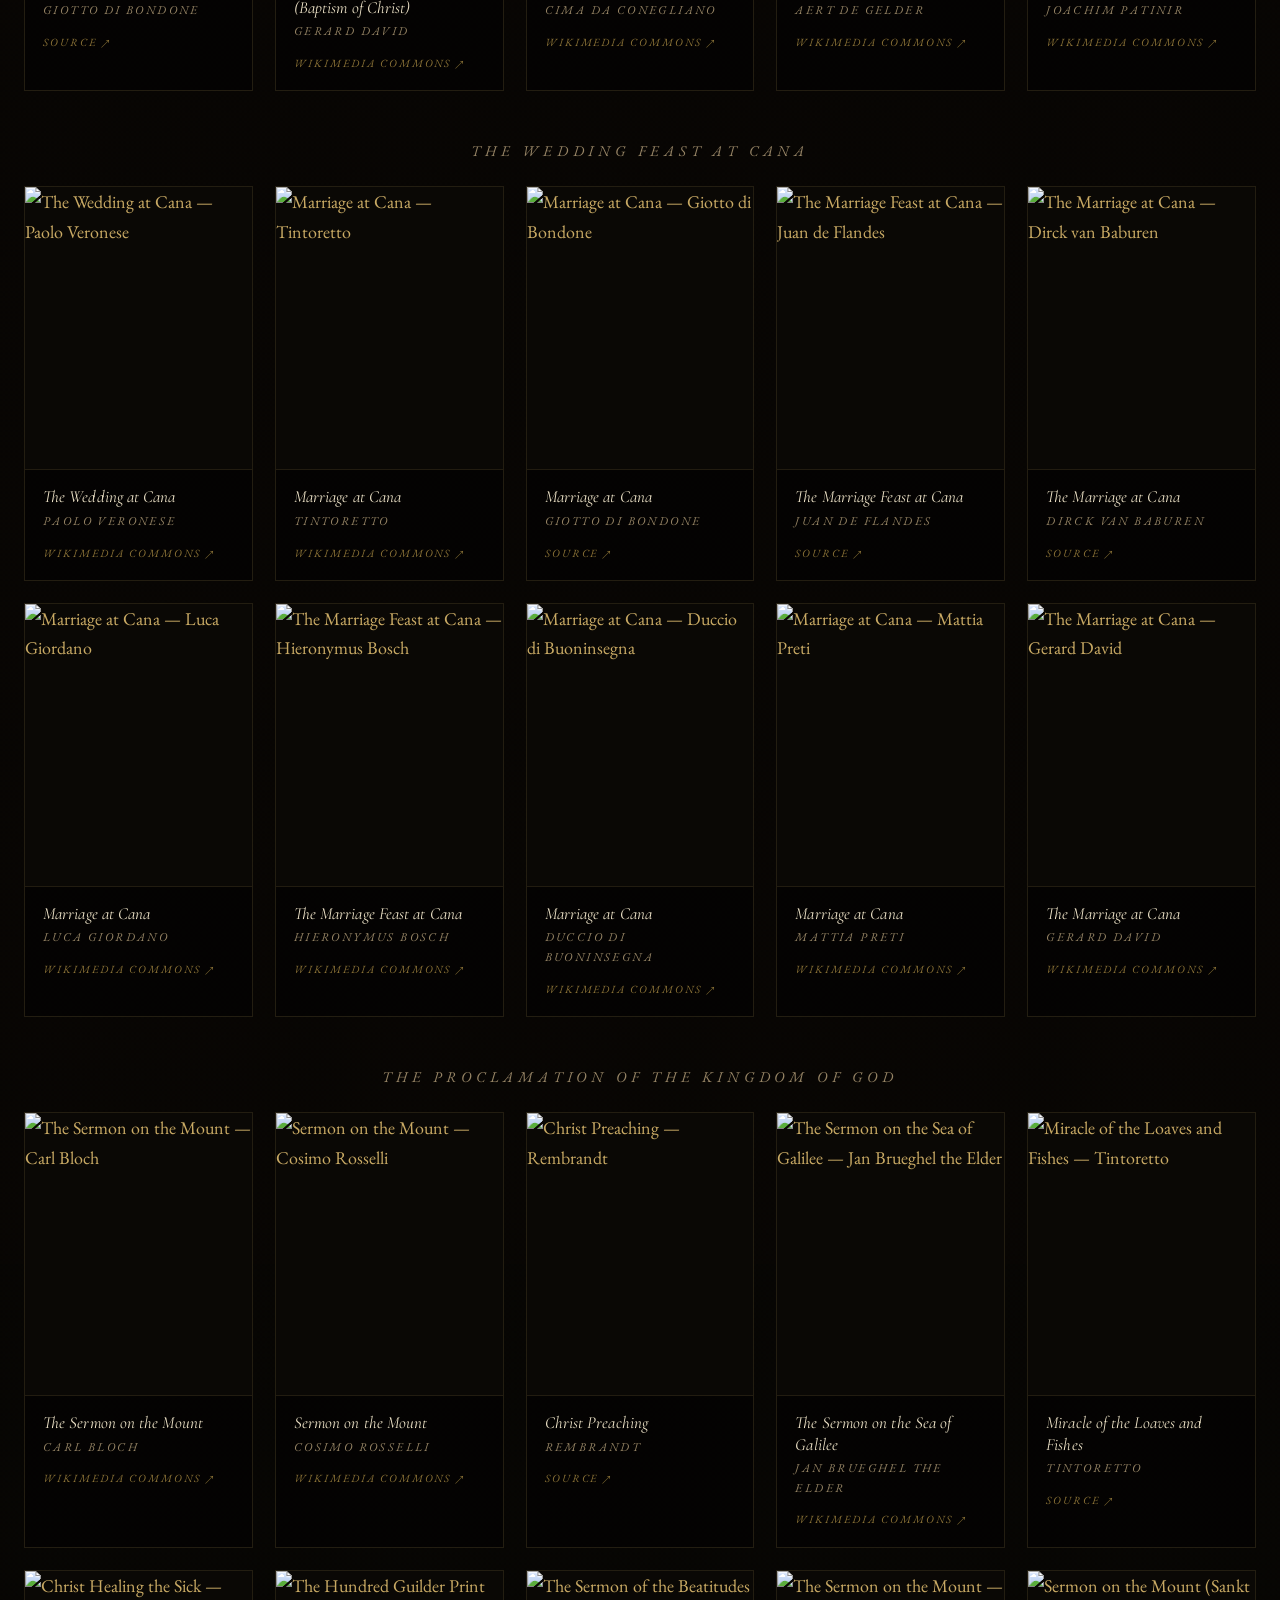
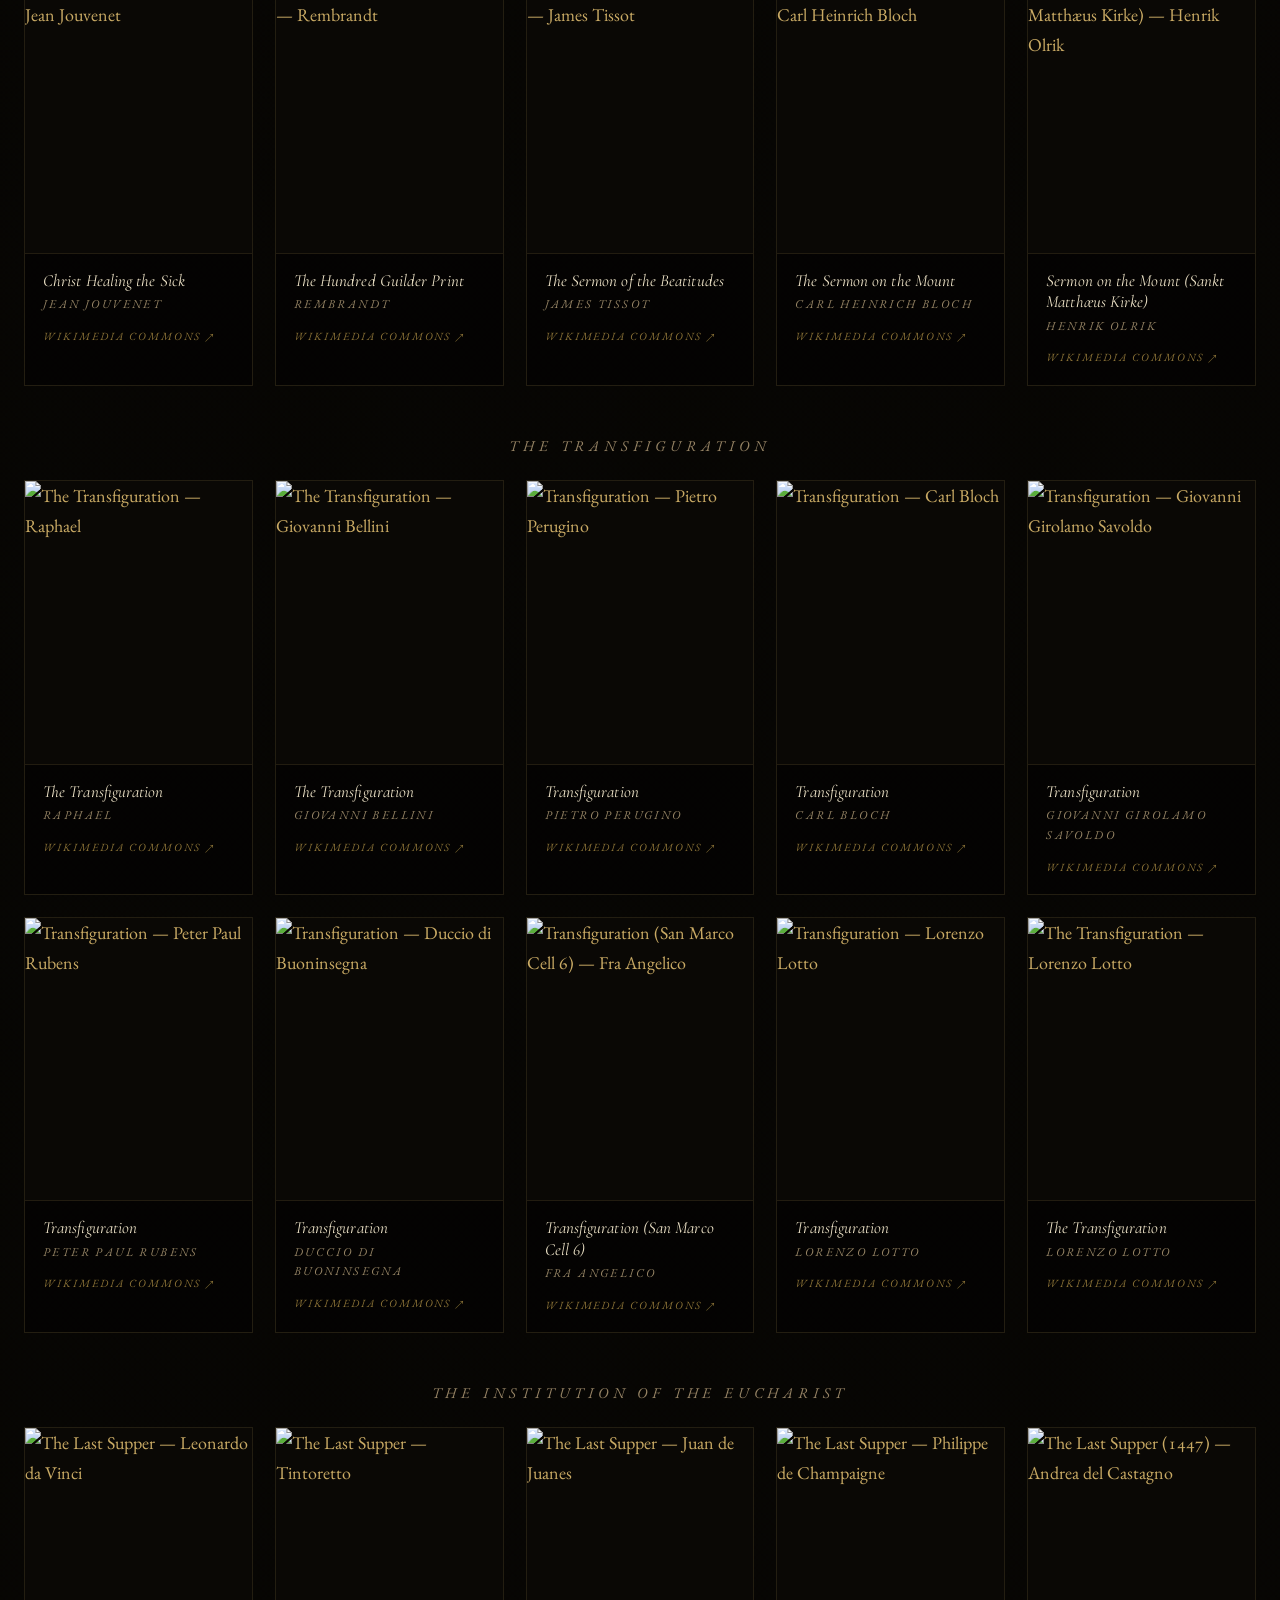
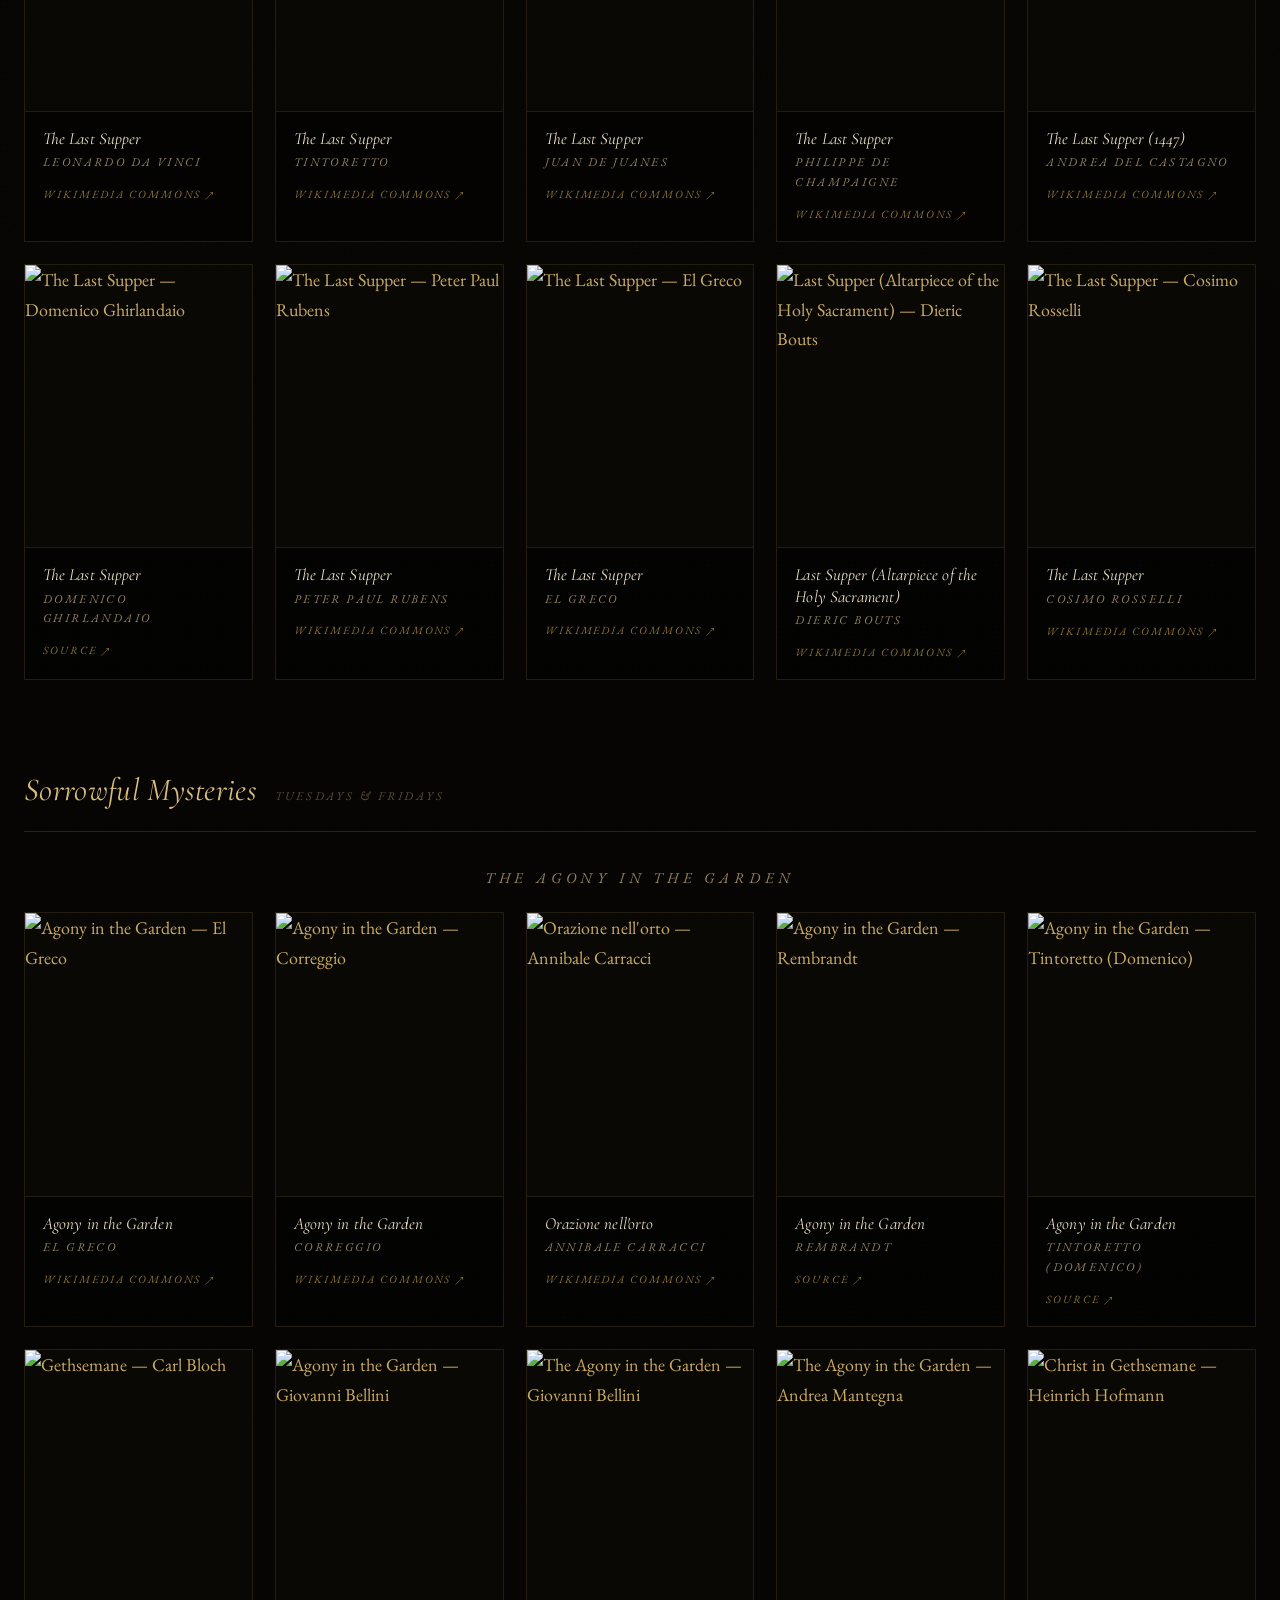
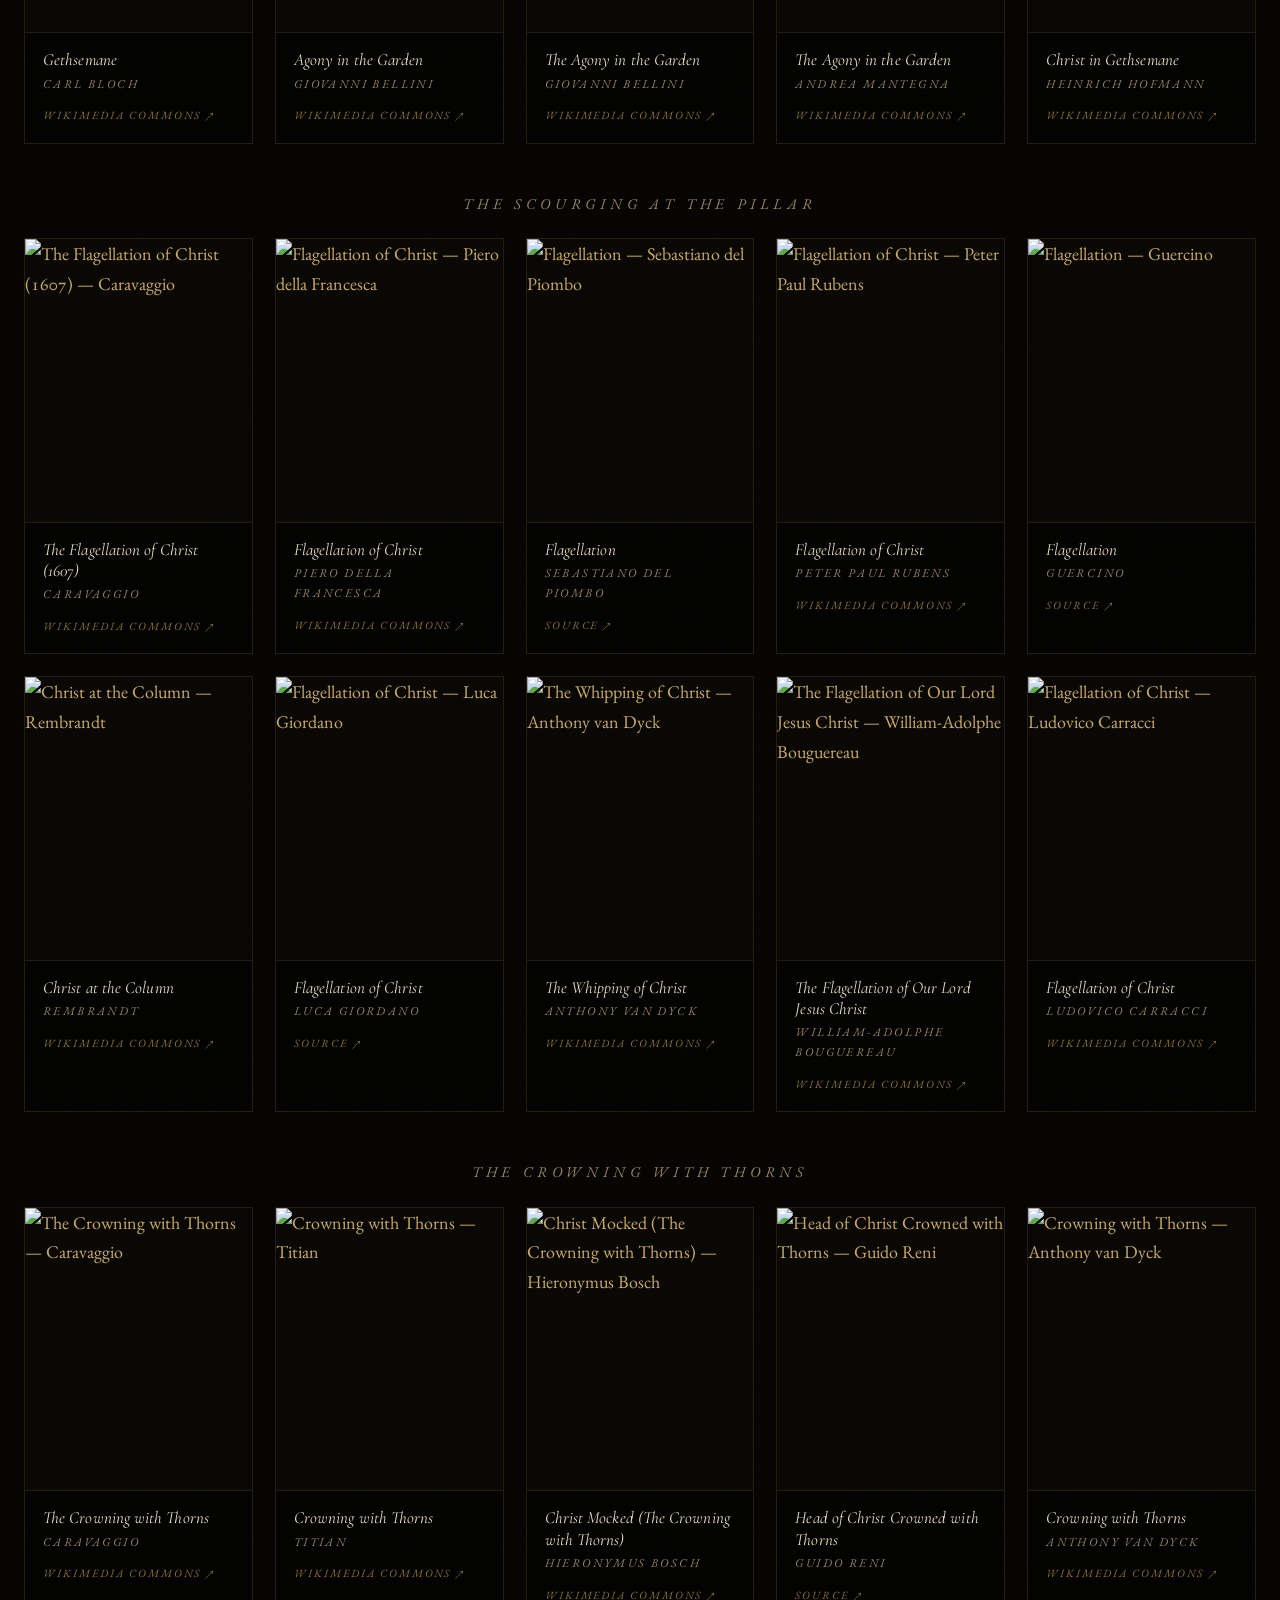
==== commit 0606835a: "Add files via upload" ====
--- a/index.html
+++ b/index.html
@@ -48,7 +48,7 @@
   </script>
 
   <link rel="preload" as="image" href="assets/mary-background.jpg" />
-  <link rel="stylesheet" href="styles.css?v=38" />
+  <link rel="stylesheet" href="styles.css?v=43" />
 </head>
 <body>
 
@@ -57,7 +57,26 @@
        cross-fades through today's mystery paintings. Filled by JS. -->
   <div class="home-fresco" id="home-fresco" aria-hidden="true"></div>
 
-  <main class="home-wrap">
+  <!-- Floating glass nav. Hidden until the user scrolls past the hero;
+       gives a quiet way to jump between sections without ever taking the
+       eye off the prayer. -->
+  <nav class="topnav" id="topnav" aria-label="Page navigation">
+    <a class="topnav-brand" href="#top">
+      <svg class="topnav-cross" viewBox="0 0 16 16" aria-hidden="true">
+        <path d="M7.1 1 H8.9 V6.1 H14 V7.9 H8.9 V15 H7.1 V7.9 H2 V6.1 H7.1 Z" />
+      </svg>
+      <span>Lux Rosarii</span>
+    </a>
+    <div class="topnav-links">
+      <a href="#today">Today</a>
+      <a href="#gallery">Gallery</a>
+      <a class="topnav-cta" href="prayer.html" id="topnav-begin">Begin Prayer</a>
+    </div>
+  </nav>
+
+  <span id="top" aria-hidden="true"></span>
+
+  <main class="home-wrap" id="today">
 
     <header class="home-mast">
       <h1 class="site-title">Lux Rosarii</h1>
@@ -159,9 +178,39 @@
       <a href="prayer.html?rosary=full" class="full-rosary-btn">Begin the Fifteen Decades</a>
     </section>
 
+  </main>
+
+  <!-- Gallery — full-width, sits outside .home-wrap so the grid can breathe.
+       Lazy-rendered by JS from data/mysteries.json. -->
+  <section class="gallery" id="gallery" aria-labelledby="gallery-title">
+    <div class="gallery-inner">
+      <header class="gallery-head">
+        <p class="gallery-eyebrow">Sacra Pinacotheca</p>
+        <h2 class="gallery-title" id="gallery-title">The Gallery of Mysteries</h2>
+        <p class="gallery-lede">
+          Every painting woven through this Rosary — gathered by mystery, with
+          its artist, title, and a link to the source on Wikimedia Commons.
+        </p>
+        <nav class="gallery-filters" role="tablist" aria-label="Filter gallery by mystery">
+          <button type="button" role="tab" class="gallery-filter is-active" data-filter="all" aria-selected="true">All</button>
+          <button type="button" role="tab" class="gallery-filter" data-filter="joyful"    aria-selected="false">Joyful</button>
+          <button type="button" role="tab" class="gallery-filter" data-filter="luminous"  aria-selected="false">Luminous</button>
+          <button type="button" role="tab" class="gallery-filter" data-filter="sorrowful" aria-selected="false">Sorrowful</button>
+          <button type="button" role="tab" class="gallery-filter" data-filter="glorious"  aria-selected="false">Glorious</button>
+        </nav>
+        <p class="gallery-count" id="gallery-count" aria-live="polite"></p>
+      </header>
+
+      <div class="gallery-body" id="gallery-body">
+        <!-- Filled by JS. A small placeholder shows briefly on slow networks. -->
+        <p class="gallery-loading">Gathering the paintings…</p>
+      </div>
+    </div>
+  </section>
+
+  <footer class="site-foot">
     <p class="home-footer">Ad Iesum per Mariam</p>
-
-  </main>
+  </footer>
 
   <script>
     /* Diagnostic — only with ?diag=1. Shows exactly what this browser
@@ -197,7 +246,7 @@
     })();
   </script>
 
-  <script src="app.js?v=38"></script>
+  <script src="app.js?v=39"></script>
   <script>
     // ---- Home page wiring ---------------------------------------------------
     (function initHome() {
@@ -347,6 +396,180 @@
         .catch(() => { /* leave hero card as-is */ });
     })();
 
+    // ---- Floating nav — appears once the user passes the hero ----
+    (function initNav() {
+      const nav = document.getElementById("topnav");
+      const beginBtn = document.getElementById("begin-btn");
+      const navBegin = document.getElementById("topnav-begin");
+      if (!nav) return;
+      let shown = false;
+      function update() {
+        const past = window.scrollY > 280;
+        if (past !== shown) {
+          shown = past;
+          nav.classList.toggle("is-shown", shown);
+        }
+      }
+      window.addEventListener("scroll", update, { passive: true });
+      update();
+
+      // Keep the floating nav's Begin button pointed at whatever mystery
+      // the user has currently selected in the hero card.
+      if (beginBtn && navBegin) {
+        const sync = () => navBegin.setAttribute("href", beginBtn.getAttribute("href") || "prayer.html");
+        sync();
+        new MutationObserver(sync).observe(beginBtn, { attributes: true, attributeFilter: ["href"] });
+      }
+    })();
+
+    // ---- Section reveal-on-scroll for the home column ----
+    (function initReveals() {
+      if (!("IntersectionObserver" in window)) return;
+      const targets = document.querySelectorAll(".invitation, .pope-intention, .full-rosary, .ornament");
+      const io = new IntersectionObserver((entries) => {
+        for (const e of entries) {
+          if (e.isIntersecting) {
+            e.target.classList.add("is-reveal");
+            io.unobserve(e.target);
+          }
+        }
+      }, { rootMargin: "0px 0px -10% 0px", threshold: 0.12 });
+      targets.forEach(t => io.observe(t));
+    })();
+
+    // ---- Gallery — full inventory of paintings, grouped by mystery set ----
+    // Lazy-renders cards from data/mysteries.json. Each card shows the
+    // painting, artist, title, and a deep link to the Wikimedia Commons
+    // source page (or the original URL when not on Commons).
+    (async function initGallery() {
+      const body  = document.getElementById("gallery-body");
+      const count = document.getElementById("gallery-count");
+      const filters = document.querySelectorAll(".gallery-filter");
+      if (!body) return;
+
+      // ---- Helpers ----
+      const SET_LABEL = {
+        joyful:    { name: "Joyful Mysteries",    days: "Mondays & Saturdays" },
+        luminous:  { name: "Luminous Mysteries",  days: "Thursdays" },
+        sorrowful: { name: "Sorrowful Mysteries", days: "Tuesdays & Fridays" },
+        glorious:  { name: "Glorious Mysteries",  days: "Wednesdays & Sundays" }
+      };
+      const ORDER = ["joyful", "luminous", "sorrowful", "glorious"];
+
+      // Turn a Wikimedia image URL into the Commons File: page URL so the
+      // user can read full attribution, licensing, and high-resolution
+      // versions in one click. Non-Commons URLs link to themselves.
+      function sourceLink(url) {
+        if (!url) return null;
+        // Matches both direct (.../commons/X/XX/Name.ext) and thumbnail
+        // (.../commons/thumb/X/XX/Name.ext/NNNNpx-...) Wikimedia URLs.
+        const m = url.match(/\/wikipedia\/commons\/(?:thumb\/)?[0-9a-f]\/[0-9a-f]{2}\/([^/]+)/i);
+        if (m) {
+          const fname = decodeURIComponent(m[1]);
+          return "https://commons.wikimedia.org/wiki/File:" + encodeURIComponent(fname);
+        }
+        return url;
+      }
+
+      // Shrink the displayed thumbnail to keep page weight reasonable. Only
+      // works on Wikimedia thumb URLs; non-thumb URLs stay as-is.
+      function smallThumb(url, width) {
+        if (!url) return url;
+        return url.replace(/\/(\d{3,5})px-/, `/${width}px-`);
+      }
+
+      function esc(s) {
+        return String(s == null ? "" : s)
+          .replace(/&/g, "&amp;").replace(/</g, "&lt;")
+          .replace(/>/g, "&gt;").replace(/"/g, "&quot;");
+      }
+
+      // ---- Fetch + render ----
+      let data;
+      try {
+        const r = await fetch("data/mysteries.json", { cache: "no-cache" });
+        data = await r.json();
+      } catch (e) {
+        body.innerHTML = `<p class="gallery-loading">The gallery could not load.</p>`;
+        return;
+      }
+
+      let total = 0;
+      const sections = [];
+      for (const setKey of ORDER) {
+        const set = data[setKey];
+        if (!set) continue;
+        const label = SET_LABEL[setKey];
+        const mysteriesHtml = set.mysteries.map(m => {
+          const cards = m.paintings.map(p => {
+            total++;
+            const src   = smallThumb(p.url, 640);
+            const link  = sourceLink(p.url);
+            const linkLabel = (link && link.startsWith("https://commons.wikimedia.org/"))
+              ? "Wikimedia Commons" : "Source";
+            return `
+              <figure class="g-card" data-set="${esc(setKey)}">
+                <a class="g-card-imgwrap" href="${esc(p.url)}" target="_blank" rel="noopener noreferrer">
+                  <img loading="lazy" decoding="async" src="${esc(src)}"
+                       alt="${esc(p.title)} — ${esc(p.artist)}" />
+                </a>
+                <figcaption class="g-card-cap">
+                  <p class="g-card-title">${esc(p.title)}</p>
+                  <p class="g-card-artist">${esc(p.artist)}</p>
+                  ${link ? `<a class="g-card-source" href="${esc(link)}" target="_blank" rel="noopener noreferrer">${linkLabel} ↗</a>` : ""}
+                </figcaption>
+              </figure>`;
+          }).join("");
+          return `
+            <div class="g-mystery" data-set="${esc(setKey)}">
+              <h4 class="g-mystery-name">${esc(m.name)}</h4>
+              <div class="g-mystery-grid">${cards}</div>
+            </div>`;
+        }).join("");
+
+        sections.push(`
+          <section class="g-set" data-set="${esc(setKey)}">
+            <header class="g-set-head">
+              <h3 class="g-set-name">${esc(label.name)}</h3>
+              <p class="g-set-days">${esc(label.days)}</p>
+            </header>
+            ${mysteriesHtml}
+          </section>`);
+      }
+      body.innerHTML = sections.join("");
+      if (count) count.textContent = total + " paintings · 20 mysteries";
+
+      // Reveal on scroll — quiet fade-up of each card as it nears the
+      // viewport. Cheap and looks lovely.
+      const io = ("IntersectionObserver" in window) && new IntersectionObserver((entries) => {
+        for (const e of entries) {
+          if (e.isIntersecting) {
+            e.target.classList.add("is-in");
+            io.unobserve(e.target);
+          }
+        }
+      }, { rootMargin: "120px 0px", threshold: 0.05 });
+      if (io) body.querySelectorAll(".g-card").forEach(c => io.observe(c));
+
+      // Filtering. Clicking a filter chip narrows the gallery to one
+      // mystery set; "All" resets.
+      function applyFilter(key) {
+        body.querySelectorAll(".g-set, .g-mystery, .g-card").forEach(el => {
+          const ok = key === "all" || el.dataset.set === key;
+          el.classList.toggle("is-hidden", !ok);
+        });
+        filters.forEach(b => {
+          const active = b.dataset.filter === key;
+          b.classList.toggle("is-active", active);
+          b.setAttribute("aria-selected", active ? "true" : "false");
+        });
+        const visible = body.querySelectorAll(".g-card:not(.is-hidden)").length;
+        if (count) count.textContent = visible + " paintings"
+          + (key === "all" ? " · 20 mysteries" : " · " + (SET_LABEL[key]?.name || ""));
+      }
+      filters.forEach(b => b.addEventListener("click", () => applyFilter(b.dataset.filter)));
+    })();
+
     // ---- Pope's intention for the current month ---------------------------
     (async function showPopeIntention() {
       const section = document.getElementById("pope-intention");
--- a/styles.css
+++ b/styles.css
@@ -46,6 +46,13 @@
 
 *, *::before, *::after { box-sizing: border-box; }
 
+html {
+  scroll-behavior: smooth;
+  scroll-padding-top: 70px;
+}
+@media (prefers-reduced-motion: reduce) {
+  html { scroll-behavior: auto; }
+}
 html, body {
   margin: 0;
   padding: 0;
@@ -719,13 +726,400 @@
 
 /* Footer motto */
 .home-footer {
-  margin-top: 90px;
+  margin-top: 0;
   font-family: var(--serif);
   font-style: italic;
   font-size: 11px;
   color: var(--text-faint);
   letter-spacing: 0.36em;
   text-transform: uppercase;
+  text-align: center;
+}
+.site-foot {
+  position: relative;
+  z-index: 1;
+  padding: 60px 24px 80px;
+}
+
+/* =========================================================
+   FLOATING NAV — glass over the candlelight
+   Appears once the user scrolls past the hero. Translucent dark
+   plate with subtle gold rule beneath, a small cross mark, and
+   anchor links to the page's three sections.
+   ========================================================= */
+
+.topnav {
+  position: fixed;
+  top: 0;
+  left: 0;
+  right: 0;
+  z-index: 50;
+  display: flex;
+  align-items: center;
+  justify-content: space-between;
+  gap: 24px;
+  padding: 14px 28px;
+  background: rgba(8, 6, 4, 0.62);
+  backdrop-filter: blur(14px) saturate(1.1);
+  -webkit-backdrop-filter: blur(14px) saturate(1.1);
+  border-bottom: 1px solid rgba(201, 169, 97, 0);
+  will-change: transform, opacity;
+  transform: translate3d(0, -100%, 0);
+  opacity: 0;
+  pointer-events: none;
+  transition:
+    opacity 0.45s var(--ease-soft),
+    transform 0.5s var(--ease-soft),
+    border-color 0.5s ease;
+}
+.topnav.is-shown {
+  opacity: 1;
+  transform: translate3d(0, 0, 0);
+  pointer-events: auto;
+  border-bottom-color: rgba(201, 169, 97, 0.22);
+}
+.topnav-brand {
+  display: inline-flex;
+  align-items: center;
+  gap: 10px;
+  font-family: var(--display);
+  font-style: italic;
+  font-size: 18px;
+  color: var(--text);
+  letter-spacing: 0.01em;
+  text-decoration: none;
+  border: none;
+  transition: color 0.25s ease;
+}
+.topnav-brand:hover { color: var(--gold); border-bottom-color: transparent; }
+.topnav-cross {
+  width: 13px;
+  height: 13px;
+  fill: var(--gold);
+  filter: drop-shadow(0 0 4px rgba(201, 169, 97, 0.4));
+}
+.topnav-links {
+  display: inline-flex;
+  align-items: center;
+  gap: 6px;
+}
+.topnav-links a {
+  font-family: var(--serif);
+  font-style: italic;
+  font-size: 13px;
+  letter-spacing: 0.18em;
+  text-transform: uppercase;
+  color: var(--text-muted);
+  padding: 8px 14px;
+  border: none;
+  border-radius: 999px;
+  transition: color 0.25s ease, background 0.25s ease;
+}
+.topnav-links a:hover {
+  color: var(--gold);
+  background: rgba(201, 169, 97, 0.06);
+  border-bottom-color: transparent;
+}
+.topnav-cta {
+  color: var(--gold) !important;
+  border: 1px solid rgba(201, 169, 97, 0.45) !important;
+  margin-left: 8px;
+  padding: 8px 18px !important;
+}
+.topnav-cta:hover {
+  background: var(--gold) !important;
+  color: var(--bg) !important;
+  box-shadow: 0 0 22px rgba(201, 169, 97, 0.22);
+}
+
+@media (max-width: 640px) {
+  .topnav { padding: 10px 14px; }
+  .topnav-links a { padding: 6px 10px; font-size: 11px; letter-spacing: 0.14em; }
+  .topnav-brand span { display: none; }
+}
+
+/* ===== Reveal-on-scroll polish ===========================
+   Sections start slightly translated; intersection observer
+   flips .is-reveal to slide them into place gently. */
+.invitation, .pope-intention, .full-rosary, .ornament {
+  opacity: 0;
+  transform: translateY(22px);
+  transition:
+    opacity 0.9s var(--ease-soft),
+    transform 0.9s var(--ease-soft);
+}
+.invitation.is-reveal,
+.pope-intention.is-reveal,
+.full-rosary.is-reveal,
+.ornament.is-reveal {
+  opacity: 1;
+  transform: translateY(0);
+}
+.invitation.is-reveal { opacity: 0.9; }
+@media (prefers-reduced-motion: reduce) {
+  .invitation, .pope-intention, .full-rosary, .ornament {
+    opacity: 1; transform: none; transition: none;
+  }
+}
+
+/* The above suppresses the older keyframe animations on those elements
+   so we don't double-animate. Hero pieces (mast, today-card, begin)
+   keep their original entrance — those run on load, not on scroll. */
+@media (prefers-reduced-motion: no-preference) {
+  .invitation, .pope-intention:not([hidden]), .full-rosary, .ornament {
+    animation: none !important;
+  }
+}
+
+/* =========================================================
+   GALLERY — Sacra Pinacotheca
+   Full-width strip below the home column. Every painting in the
+   project, grouped by mystery set, with a deep link to its
+   Wikimedia Commons source page. Modern grid, classical mood.
+   ========================================================= */
+
+.gallery {
+  position: relative;
+  z-index: 1;
+  margin-top: 120px;
+  padding: 100px 24px 60px;
+  background:
+    linear-gradient(to bottom,
+      rgba(6, 4, 2, 0)    0%,
+      rgba(6, 4, 2, 0.55) 12%,
+      rgba(6, 4, 2, 0.82) 100%);
+  border-top: 1px solid rgba(201, 169, 97, 0.22);
+}
+.gallery-inner {
+  max-width: 1280px;
+  margin: 0 auto;
+}
+
+.gallery-head { text-align: center; margin-bottom: 56px; }
+.gallery-eyebrow {
+  font-family: var(--serif);
+  font-style: italic;
+  text-transform: uppercase;
+  letter-spacing: 0.42em;
+  font-size: 11px;
+  color: var(--gold-deep);
+  margin: 0 0 14px;
+}
+.gallery-title {
+  font-family: var(--display);
+  font-style: italic;
+  font-weight: 400;
+  font-size: clamp(34px, 4.6vw, 52px);
+  color: var(--gold);
+  margin: 0 0 14px;
+  line-height: 1.1;
+}
+.gallery-lede {
+  font-family: var(--serif);
+  font-style: italic;
+  font-size: 15px;
+  color: var(--text-soft);
+  max-width: 540px;
+  margin: 0 auto 28px;
+  line-height: 1.65;
+}
+
+/* Filter chips ----------------------------------------------- */
+.gallery-filters {
+  display: inline-flex;
+  flex-wrap: wrap;
+  gap: 6px;
+  padding: 6px;
+  border: 1px solid rgba(201, 169, 97, 0.18);
+  border-radius: 999px;
+  background: rgba(0, 0, 0, 0.32);
+  backdrop-filter: blur(8px);
+  -webkit-backdrop-filter: blur(8px);
+}
+.gallery-filter {
+  font-family: var(--serif);
+  font-style: italic;
+  font-size: 13px;
+  letter-spacing: 0.06em;
+  color: var(--text-soft);
+  background: transparent;
+  border: 1px solid transparent;
+  padding: 7px 18px;
+  border-radius: 999px;
+  cursor: pointer;
+  transition: color 0.25s ease, background 0.25s ease, border-color 0.25s ease;
+}
+.gallery-filter:hover { color: var(--gold); }
+.gallery-filter.is-active {
+  color: var(--bg);
+  background: var(--gold);
+  border-color: var(--gold);
+  box-shadow: 0 0 22px rgba(201, 169, 97, 0.18);
+}
+.gallery-count {
+  margin: 18px 0 0;
+  font-family: var(--serif);
+  font-style: italic;
+  font-size: 12px;
+  color: var(--text-muted);
+  letter-spacing: 0.18em;
+  text-transform: uppercase;
+}
+
+.gallery-loading {
+  text-align: center;
+  font-family: var(--serif);
+  font-style: italic;
+  color: var(--text-muted);
+  padding: 60px 0;
+}
+
+/* Mystery set headings + groupings ---------------------------- */
+.g-set { margin-bottom: 84px; }
+.g-set:last-child { margin-bottom: 0; }
+.g-set.is-hidden,
+.g-mystery.is-hidden,
+.g-card.is-hidden { display: none !important; }
+
+.g-set-head {
+  display: flex;
+  align-items: baseline;
+  gap: 18px;
+  margin-bottom: 34px;
+  padding-bottom: 14px;
+  border-bottom: 1px solid rgba(201, 169, 97, 0.18);
+}
+.g-set-name {
+  font-family: var(--display);
+  font-style: italic;
+  font-weight: 400;
+  font-size: clamp(24px, 2.6vw, 32px);
+  color: var(--gold-soft);
+  margin: 0;
+  letter-spacing: 0.01em;
+}
+.g-set-days {
+  font-family: var(--serif);
+  font-style: italic;
+  font-size: 12px;
+  color: var(--text-faint);
+  letter-spacing: 0.24em;
+  text-transform: uppercase;
+  margin: 0;
+}
+
+.g-mystery { margin-bottom: 48px; }
+.g-mystery:last-child { margin-bottom: 0; }
+.g-mystery-name {
+  font-family: var(--serif);
+  font-style: italic;
+  font-weight: 400;
+  font-size: 15px;
+  color: var(--text-muted);
+  letter-spacing: 0.32em;
+  text-transform: uppercase;
+  margin: 0 0 22px;
+  text-align: center;
+}
+.g-mystery-grid {
+  display: grid;
+  grid-template-columns: repeat(auto-fill, minmax(220px, 1fr));
+  gap: 22px;
+}
+
+/* Painting cards ---------------------------------------------- */
+.g-card {
+  margin: 0;
+  display: flex;
+  flex-direction: column;
+  background: rgba(0, 0, 0, 0.45);
+  border: 1px solid rgba(201, 169, 97, 0.16);
+  overflow: hidden;
+  position: relative;
+  opacity: 0;
+  transform: translateY(14px);
+  transition:
+    opacity 0.7s var(--ease-soft),
+    transform 0.7s var(--ease-soft),
+    border-color 0.35s ease,
+    box-shadow 0.4s ease;
+}
+.g-card.is-in {
+  opacity: 1;
+  transform: translateY(0);
+}
+.g-card:hover {
+  border-color: rgba(201, 169, 97, 0.55);
+  box-shadow: 0 18px 50px rgba(0, 0, 0, 0.55),
+              0 0 0 1px rgba(201, 169, 97, 0.22),
+              0 0 36px rgba(201, 169, 97, 0.08);
+}
+.g-card-imgwrap {
+  display: block;
+  aspect-ratio: 4 / 5;
+  overflow: hidden;
+  background: #0a0805;
+  position: relative;
+  border-bottom: 1px solid rgba(201, 169, 97, 0.12);
+}
+.g-card-imgwrap img {
+  width: 100%;
+  height: 100%;
+  object-fit: cover;
+  display: block;
+  filter: saturate(0.95) contrast(1.02);
+  transition: transform 0.9s var(--ease-soft), filter 0.6s ease;
+}
+.g-card:hover .g-card-imgwrap img {
+  transform: scale(1.05);
+  filter: saturate(1.05) contrast(1.05);
+}
+.g-card-cap {
+  padding: 16px 18px 18px;
+  display: flex;
+  flex-direction: column;
+  gap: 4px;
+}
+.g-card-title {
+  margin: 0;
+  font-family: var(--display);
+  font-style: italic;
+  font-size: 17px;
+  line-height: 1.25;
+  color: var(--text);
+  letter-spacing: 0.005em;
+}
+.g-card-artist {
+  margin: 0;
+  font-family: var(--serif);
+  font-style: italic;
+  font-size: 12px;
+  color: var(--text-muted);
+  letter-spacing: 0.2em;
+  text-transform: uppercase;
+}
+.g-card-source {
+  margin-top: 8px;
+  font-family: var(--serif);
+  font-style: italic;
+  font-size: 11px;
+  letter-spacing: 0.18em;
+  text-transform: uppercase;
+  color: var(--gold-deep);
+  border-bottom: none;
+  transition: color 0.25s ease;
+  align-self: flex-start;
+}
+.g-card-source:hover { color: var(--gold); border-bottom-color: transparent; }
+
+@media (max-width: 720px) {
+  .gallery { padding: 70px 18px 40px; margin-top: 80px; }
+  .g-set { margin-bottom: 64px; }
+  .g-mystery { margin-bottom: 36px; }
+  .g-set-head { flex-wrap: wrap; gap: 6px; }
+  .g-mystery-grid { gap: 14px; grid-template-columns: repeat(auto-fill, minmax(160px, 1fr)); }
+  .g-card-cap { padding: 12px 14px 14px; }
+  .g-card-title { font-size: 15px; }
 }
 
 /* =========================================================
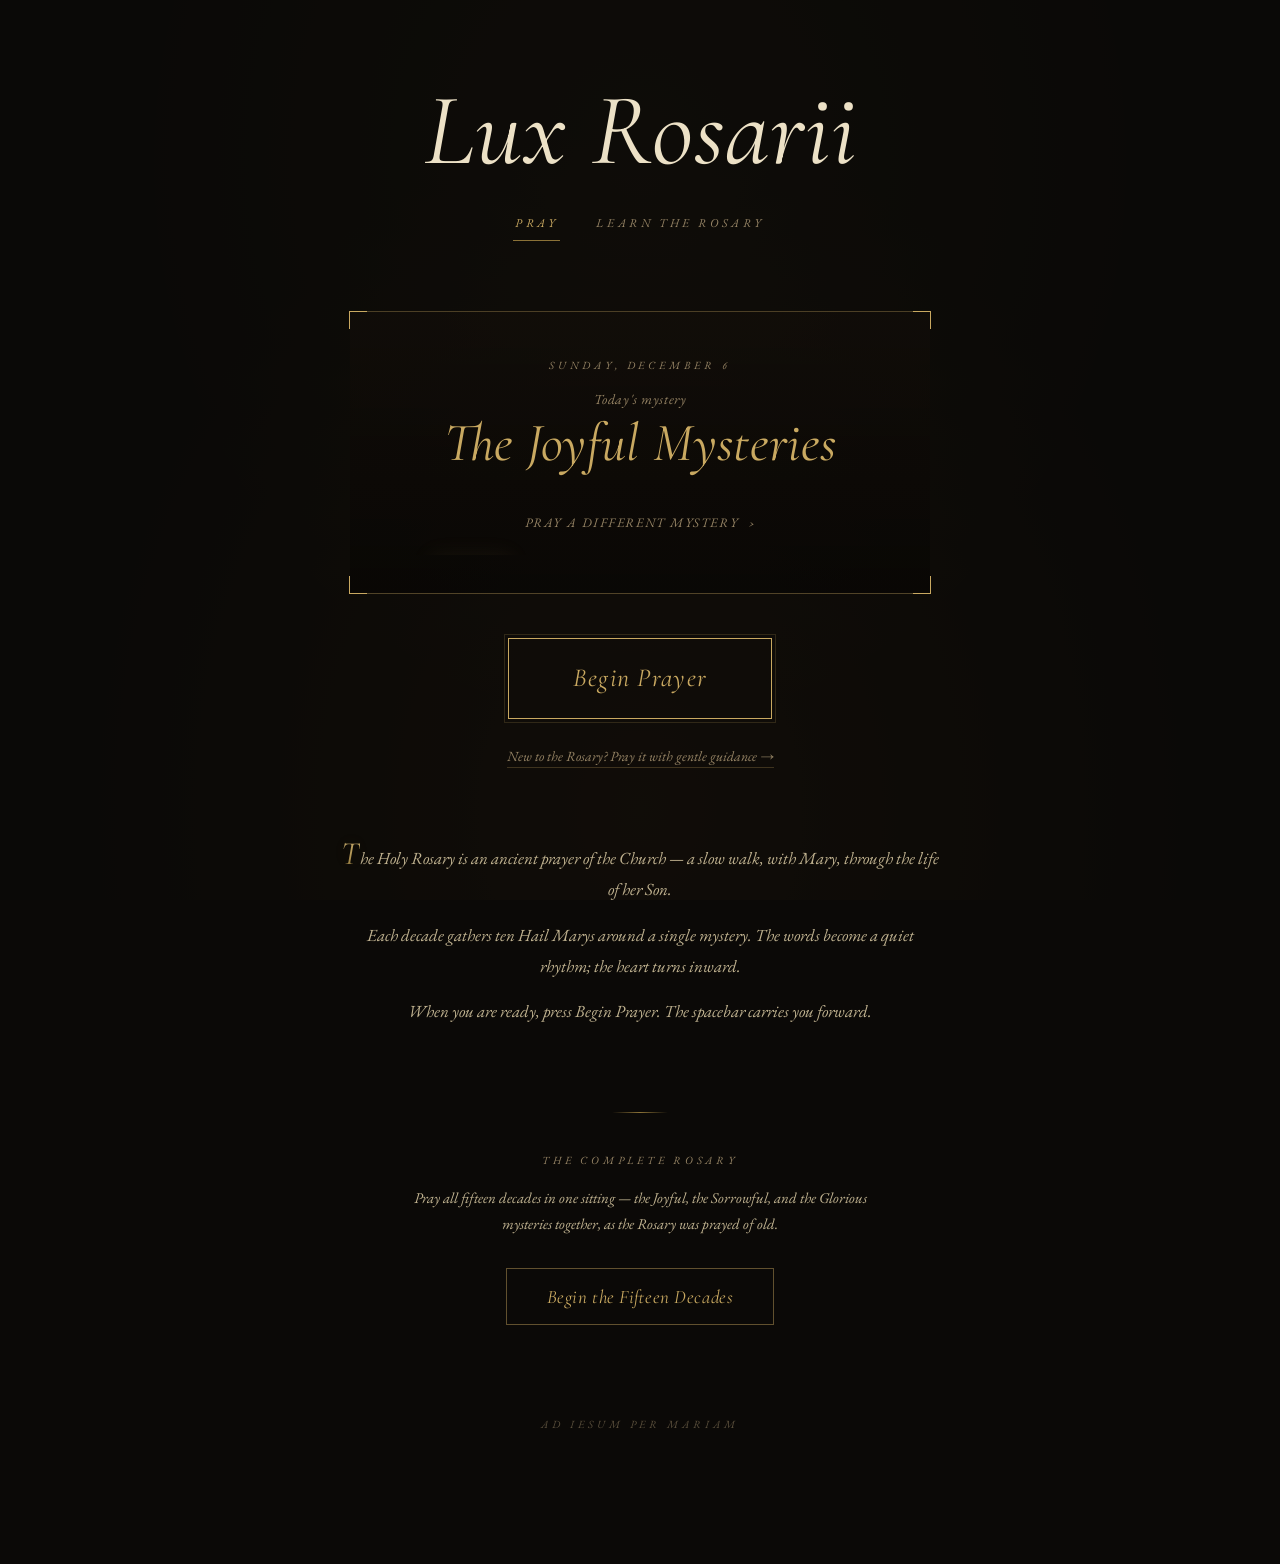
==== commit e3ce3f39: "Add files via upload" ====
--- a/index.html
+++ b/index.html
@@ -48,39 +48,20 @@
   </script>
 
   <link rel="preload" as="image" href="assets/mary-background.jpg" />
-  <link rel="stylesheet" href="styles.css?v=43" />
+  <link rel="stylesheet" href="styles.css?v=39" />
 </head>
 <body>
 
   <div class="home-bg" aria-hidden="true"></div>
-  <!-- A second painting layer, faded behind the radial bloom — slowly
-       cross-fades through today's mystery paintings. Filled by JS. -->
-  <div class="home-fresco" id="home-fresco" aria-hidden="true"></div>
-
-  <!-- Floating glass nav. Hidden until the user scrolls past the hero;
-       gives a quiet way to jump between sections without ever taking the
-       eye off the prayer. -->
-  <nav class="topnav" id="topnav" aria-label="Page navigation">
-    <a class="topnav-brand" href="#top">
-      <svg class="topnav-cross" viewBox="0 0 16 16" aria-hidden="true">
-        <path d="M7.1 1 H8.9 V6.1 H14 V7.9 H8.9 V15 H7.1 V7.9 H2 V6.1 H7.1 Z" />
-      </svg>
-      <span>Lux Rosarii</span>
-    </a>
-    <div class="topnav-links">
-      <a href="#today">Today</a>
-      <a href="#gallery">Gallery</a>
-      <a class="topnav-cta" href="prayer.html" id="topnav-begin">Begin Prayer</a>
-    </div>
-  </nav>
-
-  <span id="top" aria-hidden="true"></span>
-
-  <main class="home-wrap" id="today">
+
+  <main class="home-wrap">
 
     <header class="home-mast">
       <h1 class="site-title">Lux Rosarii</h1>
-      <p class="site-subtitle">Light of the Rosary</p>
+      <nav class="site-nav" aria-label="Site">
+        <a href="index.html" class="is-current" aria-current="page">Pray</a>
+        <a href="guide.html">Learn the Rosary</a>
+      </nav>
     </header>
 
     <!-- Today's mystery — the hero card -->
@@ -94,18 +75,6 @@
            Left blank so it never shows a misleading fixed mystery. -->
       <h2 class="today-mystery" id="today-mystery-name"></h2>
 
-      <p class="today-fruit" id="today-fruit" hidden>
-        <span class="today-fruit-eyebrow">Fruit of the Mystery</span>
-        <span class="today-fruit-name" id="today-fruit-name"></span>
-      </p>
-
-      <!-- A line of scripture from the first decade of today's mystery.
-           Filled by JS — blank until loaded so nothing wrong ever shows. -->
-      <blockquote class="today-verse" id="today-verse" hidden>
-        <p class="today-verse-text" id="today-verse-text"></p>
-        <cite class="today-verse-ref" id="today-verse-ref"></cite>
-      </blockquote>
-
       <button type="button" class="mystery-toggle" id="mystery-toggle"
               aria-expanded="false" aria-controls="mystery-options">
         Pray a different mystery <span class="arr">›</span>
@@ -113,43 +82,20 @@
 
       <div class="mystery-options" id="mystery-options" role="group" aria-label="Choose a mystery">
         <div class="mystery-options-inner">
-          <!-- Filled by JS so each card can show a painting preview from
-               that mystery set. We keep the four buttons as a hard-coded
-               fallback in case the mysteries data fails to load. -->
-          <button type="button" class="mystery-option" data-mystery="joyful">
-            <span class="mystery-option-name">Joyful</span>
-            <span class="mystery-option-note">Mon · Sat</span>
-          </button>
-          <button type="button" class="mystery-option" data-mystery="sorrowful">
-            <span class="mystery-option-name">Sorrowful</span>
-            <span class="mystery-option-note">Tue · Fri</span>
-          </button>
-          <button type="button" class="mystery-option" data-mystery="glorious">
-            <span class="mystery-option-name">Glorious</span>
-            <span class="mystery-option-note">Wed · Sun</span>
-          </button>
-          <button type="button" class="mystery-option" data-mystery="luminous">
-            <span class="mystery-option-name">Luminous</span>
-            <span class="mystery-option-note">Thursday</span>
-          </button>
+          <button type="button" class="mystery-option" data-mystery="joyful">Joyful</button>
+          <button type="button" class="mystery-option" data-mystery="sorrowful">Sorrowful</button>
+          <button type="button" class="mystery-option" data-mystery="glorious">Glorious</button>
+          <button type="button" class="mystery-option" data-mystery="luminous">Luminous</button>
         </div>
       </div>
     </section>
 
-    <a href="prayer.html" class="begin-btn" id="begin-btn">
-      <span class="begin-btn-label">Begin Prayer</span>
-      <span class="begin-btn-sub" id="begin-btn-sub">Press space to begin</span>
-    </a>
-
-    <!-- A subtle gold flourish — a hand-illuminated divider between
-         today's mystery and the broader page below. -->
-    <div class="ornament" aria-hidden="true">
-      <span class="ornament-line"></span>
-      <svg class="ornament-mark" viewBox="0 0 24 24">
-        <path d="M12 2 L13 11 L22 12 L13 13 L12 22 L11 13 L2 12 L11 11 Z" />
-      </svg>
-      <span class="ornament-line"></span>
-    </div>
+    <a href="prayer.html" class="begin-btn" id="begin-btn">Begin Prayer</a>
+
+    <p class="guided-invite">
+      <a href="prayer.html?guided=1" id="guided-link">New to the Rosary?
+        Pray it with gentle guidance&nbsp;→</a>
+    </p>
 
     <!-- Pope's intention for the current month — sourced from data/pope-intentions.json.
          Hidden until JS confirms an entry matches today's year + month. -->
@@ -178,39 +124,9 @@
       <a href="prayer.html?rosary=full" class="full-rosary-btn">Begin the Fifteen Decades</a>
     </section>
 
+    <p class="home-footer">Ad Iesum per Mariam</p>
+
   </main>
-
-  <!-- Gallery — full-width, sits outside .home-wrap so the grid can breathe.
-       Lazy-rendered by JS from data/mysteries.json. -->
-  <section class="gallery" id="gallery" aria-labelledby="gallery-title">
-    <div class="gallery-inner">
-      <header class="gallery-head">
-        <p class="gallery-eyebrow">Sacra Pinacotheca</p>
-        <h2 class="gallery-title" id="gallery-title">The Gallery of Mysteries</h2>
-        <p class="gallery-lede">
-          Every painting woven through this Rosary — gathered by mystery, with
-          its artist, title, and a link to the source on Wikimedia Commons.
-        </p>
-        <nav class="gallery-filters" role="tablist" aria-label="Filter gallery by mystery">
-          <button type="button" role="tab" class="gallery-filter is-active" data-filter="all" aria-selected="true">All</button>
-          <button type="button" role="tab" class="gallery-filter" data-filter="joyful"    aria-selected="false">Joyful</button>
-          <button type="button" role="tab" class="gallery-filter" data-filter="luminous"  aria-selected="false">Luminous</button>
-          <button type="button" role="tab" class="gallery-filter" data-filter="sorrowful" aria-selected="false">Sorrowful</button>
-          <button type="button" role="tab" class="gallery-filter" data-filter="glorious"  aria-selected="false">Glorious</button>
-        </nav>
-        <p class="gallery-count" id="gallery-count" aria-live="polite"></p>
-      </header>
-
-      <div class="gallery-body" id="gallery-body">
-        <!-- Filled by JS. A small placeholder shows briefly on slow networks. -->
-        <p class="gallery-loading">Gathering the paintings…</p>
-      </div>
-    </div>
-  </section>
-
-  <footer class="site-foot">
-    <p class="home-footer">Ad Iesum per Mariam</p>
-  </footer>
 
   <script>
     /* Diagnostic — only with ?diag=1. Shows exactly what this browser
@@ -246,13 +162,12 @@
     })();
   </script>
 
-  <script src="app.js?v=39"></script>
+  <script src="app.js?v=40"></script>
   <script>
     // ---- Home page wiring ---------------------------------------------------
     (function initHome() {
       const today = LuxRosarii.getMysteryForDate(new Date());
       let selected = today;
-      let mysteriesData = null;
 
       const NAMES = {
         joyful:    "The Joyful Mysteries",
@@ -261,17 +176,11 @@
         luminous:  "The Luminous Mysteries"
       };
 
-      const dateEl     = document.getElementById("today-date");
-      const nameEl     = document.getElementById("today-mystery-name");
-      const fruitEl    = document.getElementById("today-fruit");
-      const fruitNameEl= document.getElementById("today-fruit-name");
-      const verseEl    = document.getElementById("today-verse");
-      const verseTxtEl = document.getElementById("today-verse-text");
-      const verseRefEl = document.getElementById("today-verse-ref");
-      const toggleEl   = document.getElementById("mystery-toggle");
-      const optionsEl  = document.getElementById("mystery-options");
-      const beginEl    = document.getElementById("begin-btn");
-      const frescoEl   = document.getElementById("home-fresco");
+      const dateEl    = document.getElementById("today-date");
+      const nameEl    = document.getElementById("today-mystery-name");
+      const toggleEl  = document.getElementById("mystery-toggle");
+      const optionsEl = document.getElementById("mystery-options");
+      const beginEl   = document.getElementById("begin-btn");
       const optionBtns = optionsEl.querySelectorAll(".mystery-option");
 
       // Render today's date in the small caps line at the top of the card.
@@ -284,92 +193,17 @@
         // Fall back to "Today" if the locale isn't supported.
       }
 
-      function refreshHeroFromData() {
-        if (!mysteriesData) return;
-        const set = mysteriesData[selected];
-        if (!set || !set.mysteries || !set.mysteries.length) return;
-        // Use the first mystery of the set as the representative for the
-        // hero card — it's the one the prayer will open on.
-        const first = set.mysteries[0];
-        if (first.fruit && fruitEl && fruitNameEl) {
-          fruitNameEl.textContent = first.fruit;
-          fruitEl.hidden = false;
-        }
-        if (first.scripture && first.scripture.text && verseEl) {
-          verseTxtEl.textContent = first.scripture.text;
-          verseRefEl.textContent = first.scripture.reference || "";
-          verseEl.hidden = false;
-        }
-        // Paint each mystery-option card with a peeking preview painting
-        // from its set's first mystery. Indexing on dataset.mystery
-        // means the cards are populated the moment data loads, hover or
-        // not.
-        optionBtns.forEach(btn => {
-          const key = btn.dataset.mystery;
-          const altSet = mysteriesData[key];
-          if (!altSet) return;
-          const m = altSet.mysteries[0];
-          const p = m && m.paintings && m.paintings[0];
-          if (p && p.url) btn.style.setProperty("--preview", "url('" + p.url + "')");
-        });
-        // Begin the slow fresco cross-fade behind the page using today's
-        // (now: selected) mystery's paintings.
-        startFresco(set);
-      }
-
       function syncSelection() {
         nameEl.textContent  = NAMES[selected];
         beginEl.setAttribute("href", "prayer.html?mystery=" + encodeURIComponent(selected));
+        const guidedEl = document.getElementById("guided-link");
+        if (guidedEl) {
+          guidedEl.setAttribute("href",
+            "prayer.html?mystery=" + encodeURIComponent(selected) + "&guided=1");
+        }
         optionBtns.forEach(b => {
           b.classList.toggle("is-active", b.dataset.mystery === selected);
         });
-        refreshHeroFromData();
-      }
-
-      // ---- Painting fresco backdrop ----------------------------------------
-      // A slow cross-fade through paintings from the chosen mystery set,
-      // behind everything else. Two layers swap so the transition is
-      // always a real cross-fade, never a flash of black.
-      let frescoLayers = [null, null];
-      let frescoTimer = null;
-      let frescoTop = 0;
-      function ensureFrescoLayers() {
-        if (!frescoEl || frescoLayers[0]) return;
-        for (let i = 0; i < 2; i++) {
-          const div = document.createElement("div");
-          div.className = "home-fresco-layer";
-          frescoEl.appendChild(div);
-          frescoLayers[i] = div;
-        }
-      }
-      function startFresco(set) {
-        if (!frescoEl) return;
-        ensureFrescoLayers();
-        clearTimeout(frescoTimer);
-        // Flatten paintings across all five mysteries in this set, then
-        // shuffle so the order is always fresh.
-        const all = [];
-        set.mysteries.forEach(m => (m.paintings || []).forEach(p => p.url && all.push(p.url)));
-        for (let i = all.length - 1; i > 0; i--) {
-          const j = (Math.random() * (i + 1)) | 0;
-          [all[i], all[j]] = [all[j], all[i]];
-        }
-        if (!all.length) return;
-        let idx = 0;
-        function show(url) {
-          const next = frescoLayers[frescoTop];
-          next.style.backgroundImage = "url('" + url + "')";
-          // Force a reflow so the transition runs.
-          void next.offsetWidth;
-          frescoLayers.forEach(l => l.classList.remove("is-visible"));
-          next.classList.add("is-visible");
-          frescoTop = 1 - frescoTop;
-        }
-        show(all[idx]);
-        frescoTimer = setInterval(() => {
-          idx = (idx + 1) % all.length;
-          show(all[idx]);
-        }, 9000);
       }
 
       toggleEl.addEventListener("click", () => {
@@ -385,189 +219,6 @@
       });
 
       syncSelection();
-
-      // Load mysteries.json so we can pull today's first scripture verse,
-      // its fruit, and a representative painting for each option card.
-      // Non-blocking: the hero card already shows the mystery name from
-      // the title above, so nothing looks broken before this resolves.
-      fetch("data/mysteries.json", { cache: "no-cache" })
-        .then(r => r.ok ? r.json() : null)
-        .then(data => { if (data) { mysteriesData = data; refreshHeroFromData(); } })
-        .catch(() => { /* leave hero card as-is */ });
-    })();
-
-    // ---- Floating nav — appears once the user passes the hero ----
-    (function initNav() {
-      const nav = document.getElementById("topnav");
-      const beginBtn = document.getElementById("begin-btn");
-      const navBegin = document.getElementById("topnav-begin");
-      if (!nav) return;
-      let shown = false;
-      function update() {
-        const past = window.scrollY > 280;
-        if (past !== shown) {
-          shown = past;
-          nav.classList.toggle("is-shown", shown);
-        }
-      }
-      window.addEventListener("scroll", update, { passive: true });
-      update();
-
-      // Keep the floating nav's Begin button pointed at whatever mystery
-      // the user has currently selected in the hero card.
-      if (beginBtn && navBegin) {
-        const sync = () => navBegin.setAttribute("href", beginBtn.getAttribute("href") || "prayer.html");
-        sync();
-        new MutationObserver(sync).observe(beginBtn, { attributes: true, attributeFilter: ["href"] });
-      }
-    })();
-
-    // ---- Section reveal-on-scroll for the home column ----
-    (function initReveals() {
-      if (!("IntersectionObserver" in window)) return;
-      const targets = document.querySelectorAll(".invitation, .pope-intention, .full-rosary, .ornament");
-      const io = new IntersectionObserver((entries) => {
-        for (const e of entries) {
-          if (e.isIntersecting) {
-            e.target.classList.add("is-reveal");
-            io.unobserve(e.target);
-          }
-        }
-      }, { rootMargin: "0px 0px -10% 0px", threshold: 0.12 });
-      targets.forEach(t => io.observe(t));
-    })();
-
-    // ---- Gallery — full inventory of paintings, grouped by mystery set ----
-    // Lazy-renders cards from data/mysteries.json. Each card shows the
-    // painting, artist, title, and a deep link to the Wikimedia Commons
-    // source page (or the original URL when not on Commons).
-    (async function initGallery() {
-      const body  = document.getElementById("gallery-body");
-      const count = document.getElementById("gallery-count");
-      const filters = document.querySelectorAll(".gallery-filter");
-      if (!body) return;
-
-      // ---- Helpers ----
-      const SET_LABEL = {
-        joyful:    { name: "Joyful Mysteries",    days: "Mondays & Saturdays" },
-        luminous:  { name: "Luminous Mysteries",  days: "Thursdays" },
-        sorrowful: { name: "Sorrowful Mysteries", days: "Tuesdays & Fridays" },
-        glorious:  { name: "Glorious Mysteries",  days: "Wednesdays & Sundays" }
-      };
-      const ORDER = ["joyful", "luminous", "sorrowful", "glorious"];
-
-      // Turn a Wikimedia image URL into the Commons File: page URL so the
-      // user can read full attribution, licensing, and high-resolution
-      // versions in one click. Non-Commons URLs link to themselves.
-      function sourceLink(url) {
-        if (!url) return null;
-        // Matches both direct (.../commons/X/XX/Name.ext) and thumbnail
-        // (.../commons/thumb/X/XX/Name.ext/NNNNpx-...) Wikimedia URLs.
-        const m = url.match(/\/wikipedia\/commons\/(?:thumb\/)?[0-9a-f]\/[0-9a-f]{2}\/([^/]+)/i);
-        if (m) {
-          const fname = decodeURIComponent(m[1]);
-          return "https://commons.wikimedia.org/wiki/File:" + encodeURIComponent(fname);
-        }
-        return url;
-      }
-
-      // Shrink the displayed thumbnail to keep page weight reasonable. Only
-      // works on Wikimedia thumb URLs; non-thumb URLs stay as-is.
-      function smallThumb(url, width) {
-        if (!url) return url;
-        return url.replace(/\/(\d{3,5})px-/, `/${width}px-`);
-      }
-
-      function esc(s) {
-        return String(s == null ? "" : s)
-          .replace(/&/g, "&amp;").replace(/</g, "&lt;")
-          .replace(/>/g, "&gt;").replace(/"/g, "&quot;");
-      }
-
-      // ---- Fetch + render ----
-      let data;
-      try {
-        const r = await fetch("data/mysteries.json", { cache: "no-cache" });
-        data = await r.json();
-      } catch (e) {
-        body.innerHTML = `<p class="gallery-loading">The gallery could not load.</p>`;
-        return;
-      }
-
-      let total = 0;
-      const sections = [];
-      for (const setKey of ORDER) {
-        const set = data[setKey];
-        if (!set) continue;
-        const label = SET_LABEL[setKey];
-        const mysteriesHtml = set.mysteries.map(m => {
-          const cards = m.paintings.map(p => {
-            total++;
-            const src   = smallThumb(p.url, 640);
-            const link  = sourceLink(p.url);
-            const linkLabel = (link && link.startsWith("https://commons.wikimedia.org/"))
-              ? "Wikimedia Commons" : "Source";
-            return `
-              <figure class="g-card" data-set="${esc(setKey)}">
-                <a class="g-card-imgwrap" href="${esc(p.url)}" target="_blank" rel="noopener noreferrer">
-                  <img loading="lazy" decoding="async" src="${esc(src)}"
-                       alt="${esc(p.title)} — ${esc(p.artist)}" />
-                </a>
-                <figcaption class="g-card-cap">
-                  <p class="g-card-title">${esc(p.title)}</p>
-                  <p class="g-card-artist">${esc(p.artist)}</p>
-                  ${link ? `<a class="g-card-source" href="${esc(link)}" target="_blank" rel="noopener noreferrer">${linkLabel} ↗</a>` : ""}
-                </figcaption>
-              </figure>`;
-          }).join("");
-          return `
-            <div class="g-mystery" data-set="${esc(setKey)}">
-              <h4 class="g-mystery-name">${esc(m.name)}</h4>
-              <div class="g-mystery-grid">${cards}</div>
-            </div>`;
-        }).join("");
-
-        sections.push(`
-          <section class="g-set" data-set="${esc(setKey)}">
-            <header class="g-set-head">
-              <h3 class="g-set-name">${esc(label.name)}</h3>
-              <p class="g-set-days">${esc(label.days)}</p>
-            </header>
-            ${mysteriesHtml}
-          </section>`);
-      }
-      body.innerHTML = sections.join("");
-      if (count) count.textContent = total + " paintings · 20 mysteries";
-
-      // Reveal on scroll — quiet fade-up of each card as it nears the
-      // viewport. Cheap and looks lovely.
-      const io = ("IntersectionObserver" in window) && new IntersectionObserver((entries) => {
-        for (const e of entries) {
-          if (e.isIntersecting) {
-            e.target.classList.add("is-in");
-            io.unobserve(e.target);
-          }
-        }
-      }, { rootMargin: "120px 0px", threshold: 0.05 });
-      if (io) body.querySelectorAll(".g-card").forEach(c => io.observe(c));
-
-      // Filtering. Clicking a filter chip narrows the gallery to one
-      // mystery set; "All" resets.
-      function applyFilter(key) {
-        body.querySelectorAll(".g-set, .g-mystery, .g-card").forEach(el => {
-          const ok = key === "all" || el.dataset.set === key;
-          el.classList.toggle("is-hidden", !ok);
-        });
-        filters.forEach(b => {
-          const active = b.dataset.filter === key;
-          b.classList.toggle("is-active", active);
-          b.setAttribute("aria-selected", active ? "true" : "false");
-        });
-        const visible = body.querySelectorAll(".g-card:not(.is-hidden)").length;
-        if (count) count.textContent = visible + " paintings"
-          + (key === "all" ? " · 20 mysteries" : " · " + (SET_LABEL[key]?.name || ""));
-      }
-      filters.forEach(b => b.addEventListener("click", () => applyFilter(b.dataset.filter)));
     })();
 
     // ---- Pope's intention for the current month ---------------------------
--- a/styles.css
+++ b/styles.css
@@ -46,13 +46,6 @@
 
 *, *::before, *::after { box-sizing: border-box; }
 
-html {
-  scroll-behavior: smooth;
-  scroll-padding-top: 70px;
-}
-@media (prefers-reduced-motion: reduce) {
-  html { scroll-behavior: auto; }
-}
 html, body {
   margin: 0;
   padding: 0;
@@ -188,36 +181,6 @@
   pointer-events: none;
 }
 
-/* A slow cross-fade through today's mystery paintings, set very deep in
-   the page — visible only at the edges of the radial bloom, like a
-   fresco glimpsed through candlesmoke. Filled and rotated by JS. */
-.home-fresco {
-  position: fixed;
-  inset: 0;
-  z-index: 0;
-  pointer-events: none;
-  overflow: hidden;
-}
-.home-fresco-layer {
-  position: absolute;
-  inset: 0;
-  background-position: center 30%;
-  background-repeat: no-repeat;
-  background-size: cover;
-  opacity: 0;
-  transition: opacity 2.4s ease-in-out;
-  filter: sepia(0.45) brightness(0.42) contrast(0.85);
-}
-.home-fresco-layer.is-visible { opacity: 0.18; }
-.home-fresco::after {
-  /* A vignette so the fresco never competes with the central column */
-  content: "";
-  position: absolute;
-  inset: 0;
-  background:
-    radial-gradient(ellipse at center, transparent 0%, rgba(6, 4, 2, 0.55) 55%, rgba(6, 4, 2, 0.92) 100%);
-}
-
 .home-wrap {
   position: relative;
   z-index: 1;
@@ -260,38 +223,6 @@
   color: var(--text);
   letter-spacing: 0.005em;
   position: relative;
-  background-image: linear-gradient(
-    100deg,
-    var(--text)   0%,
-    var(--text)   38%,
-    var(--gold-soft) 50%,
-    var(--text)   62%,
-    var(--text)   100%
-  );
-  background-size: 220% 100%;
-  background-position: 100% 0;
-  -webkit-background-clip: text;
-          background-clip: text;
-  -webkit-text-fill-color: transparent;
-  animation: title-shimmer 12s ease-in-out infinite;
-}
-@media (prefers-reduced-motion: reduce) {
-  .site-title { animation: none; background: none; -webkit-text-fill-color: var(--text); color: var(--text); }
-}
-@keyframes title-shimmer {
-  0%, 18%   { background-position: 100% 0; }
-  50%       { background-position: 0% 0; }
-  82%, 100% { background-position: -100% 0; }
-}
-
-.site-subtitle {
-  margin: 18px 0 0;
-  font-family: var(--serif);
-  font-style: italic;
-  font-size: 13px;
-  letter-spacing: 0.36em;
-  text-transform: uppercase;
-  color: var(--text-muted);
 }
 
 /* Today's mystery — the hero card ----------------------------- */
@@ -360,59 +291,6 @@
   letter-spacing: 0.005em;
 }
 
-.today-fruit {
-  margin: 6px 0 0;
-  display: inline-flex;
-  flex-direction: column;
-  align-items: center;
-  gap: 3px;
-  line-height: 1.2;
-}
-.today-fruit-eyebrow {
-  font-family: var(--serif);
-  font-style: italic;
-  font-size: 10px;
-  letter-spacing: 0.3em;
-  text-transform: uppercase;
-  color: var(--text-faint);
-}
-.today-fruit-name {
-  font-family: var(--serif);
-  font-style: italic;
-  font-size: 14px;
-  color: var(--text-soft);
-  letter-spacing: 0.08em;
-}
-
-.today-verse {
-  margin: 26px auto 4px;
-  max-width: 460px;
-  padding: 0 16px;
-  border-left: 1px solid rgba(201, 169, 97, 0.25);
-  border-right: 1px solid rgba(201, 169, 97, 0.25);
-}
-.today-verse-text {
-  font-family: var(--display);
-  font-style: italic;
-  font-size: 17px;
-  line-height: 1.6;
-  color: var(--text-soft);
-  margin: 0;
-  letter-spacing: 0.01em;
-}
-.today-verse-text::before { content: "“"; color: var(--gold); margin-right: 1px; }
-.today-verse-text::after  { content: "”"; color: var(--gold); margin-left: 1px; }
-.today-verse-ref {
-  display: block;
-  margin-top: 10px;
-  font-family: var(--serif);
-  font-style: italic;
-  font-size: 11px;
-  letter-spacing: 0.24em;
-  text-transform: uppercase;
-  color: var(--text-muted);
-}
-
 
 /* "Pray a different mystery" — toggle reveals the four pill options. */
 .mystery-toggle {
@@ -446,88 +324,39 @@
 .mystery-options.is-open { grid-template-rows: 1fr; }
 .mystery-options-inner {
   overflow: hidden;
-  display: grid;
-  grid-template-columns: repeat(4, 1fr);
+  display: flex;
+  flex-wrap: wrap;
+  justify-content: center;
   gap: 10px;
-  padding-top: 22px;
+  padding-top: 18px;
 }
 .mystery-option {
-  position: relative;
-  display: flex;
-  flex-direction: column;
-  align-items: center;
-  justify-content: center;
-  gap: 5px;
-  padding: 18px 10px 14px;
-  font-family: var(--serif);
+  font-family: var(--serif);
+  font-style: italic;
+  font-size: 14px;
   color: var(--text-soft);
-  background: rgba(0, 0, 0, 0.45);
-  border: 1px solid rgba(201, 169, 97, 0.28);
-  overflow: hidden;
-  isolation: isolate;
+  background: rgba(0, 0, 0, 0.4);
+  border: 1px solid rgba(201, 169, 97, 0.35);
+  padding: 9px 22px;
+  letter-spacing: 0.06em;
   transition:
-    border-color 0.35s ease,
-    color 0.35s ease,
-    background 0.35s ease,
-    box-shadow 0.4s ease,
-    transform 0.35s var(--ease-soft);
-}
-.mystery-option::before {
-  /* Painting preview lives in this pseudo-element so it's always behind
-     the label. URL set inline by JS as --preview, so hover paints the
-     mystery's representative painting without a layout shift. */
-  content: "";
-  position: absolute;
-  inset: 0;
-  z-index: -1;
-  background-image: var(--preview, none);
-  background-size: cover;
-  background-position: center;
-  opacity: 0;
-  filter: sepia(0.55) brightness(0.6) contrast(0.95);
-  transition: opacity 0.45s ease;
-}
-.mystery-option-name {
-  font-style: italic;
-  font-size: 16px;
-  letter-spacing: 0.04em;
-  color: var(--text);
-}
-.mystery-option-note {
-  font-style: italic;
-  font-size: 10px;
-  letter-spacing: 0.26em;
-  text-transform: uppercase;
-  color: var(--text-faint);
-}
-.mystery-option:hover {
-  border-color: var(--gold);
-  color: var(--gold);
-  box-shadow: 0 0 22px rgba(201, 169, 97, 0.12);
-  transform: translateY(-1px);
-}
-.mystery-option:hover::before { opacity: 0.35; }
-.mystery-option:hover .mystery-option-name { color: var(--gold-soft); }
+    border-color 0.3s ease,
+    color 0.3s ease,
+    background 0.3s ease,
+    box-shadow 0.3s ease;
+}
+.mystery-option:hover,
 .mystery-option.is-active {
   border-color: var(--gold);
   color: var(--gold);
-  background: rgba(201, 169, 97, 0.06);
-  box-shadow: 0 0 24px rgba(201, 169, 97, 0.14);
-}
-.mystery-option.is-active::before { opacity: 0.22; }
-.mystery-option.is-active .mystery-option-name { color: var(--gold); }
-
-@media (max-width: 640px) {
-  .mystery-options-inner { grid-template-columns: repeat(2, 1fr); }
+  background: rgba(201, 169, 97, 0.05);
+  box-shadow: 0 0 22px rgba(201, 169, 97, 0.08);
 }
 
 /* Begin button — the doorway -------------------------------- */
 
 .begin-btn {
-  display: inline-flex;
-  flex-direction: column;
-  align-items: center;
-  gap: 4px;
+  display: inline-block;
   margin-top: 44px;
   padding: 18px 64px;
   font-family: var(--display);
@@ -546,18 +375,6 @@
   cursor: pointer;
   text-decoration: none;
 }
-.begin-btn-label { line-height: 1; }
-.begin-btn-sub {
-  font-family: var(--serif);
-  font-style: italic;
-  font-size: 11px;
-  letter-spacing: 0.28em;
-  text-transform: uppercase;
-  color: var(--text-faint);
-  transition: color 0.4s ease;
-}
-.begin-btn:hover .begin-btn-sub,
-.begin-btn:focus-visible .begin-btn-sub { color: var(--text-muted); }
 .begin-btn::before {
   content: "";
   position: absolute;
@@ -576,42 +393,6 @@
   border-bottom-color: var(--gold);
 }
 .begin-btn:hover::before { inset: -8px; border-color: rgba(201, 169, 97, 0.32); }
-
-/* A gold-illuminated divider — restrained, classical: a narrow line, a
-   small diamond mark, another narrow line. Used between sections. */
-.ornament {
-  display: flex;
-  align-items: center;
-  justify-content: center;
-  gap: 16px;
-  margin: 70px auto 0;
-  max-width: 280px;
-}
-.ornament-line {
-  display: block;
-  flex: 1;
-  height: 1px;
-  background: linear-gradient(
-    to right,
-    transparent,
-    rgba(201, 169, 97, 0.5),
-    transparent);
-}
-.ornament-mark {
-  width: 14px;
-  height: 14px;
-  flex-shrink: 0;
-  fill: var(--gold);
-  filter: drop-shadow(0 0 6px rgba(201, 169, 97, 0.35));
-  animation: ornament-twinkle 5.5s ease-in-out infinite;
-}
-@keyframes ornament-twinkle {
-  0%, 100% { opacity: 0.75; transform: rotate(0deg); }
-  50%      { opacity: 1;    transform: rotate(45deg); }
-}
-@media (prefers-reduced-motion: reduce) {
-  .ornament-mark { animation: none; opacity: 0.85; }
-}
 
 /* The contemplative passage that follows the call to action. */
 .invitation {
@@ -726,400 +507,13 @@
 
 /* Footer motto */
 .home-footer {
-  margin-top: 0;
+  margin-top: 90px;
   font-family: var(--serif);
   font-style: italic;
   font-size: 11px;
   color: var(--text-faint);
   letter-spacing: 0.36em;
   text-transform: uppercase;
-  text-align: center;
-}
-.site-foot {
-  position: relative;
-  z-index: 1;
-  padding: 60px 24px 80px;
-}
-
-/* =========================================================
-   FLOATING NAV — glass over the candlelight
-   Appears once the user scrolls past the hero. Translucent dark
-   plate with subtle gold rule beneath, a small cross mark, and
-   anchor links to the page's three sections.
-   ========================================================= */
-
-.topnav {
-  position: fixed;
-  top: 0;
-  left: 0;
-  right: 0;
-  z-index: 50;
-  display: flex;
-  align-items: center;
-  justify-content: space-between;
-  gap: 24px;
-  padding: 14px 28px;
-  background: rgba(8, 6, 4, 0.62);
-  backdrop-filter: blur(14px) saturate(1.1);
-  -webkit-backdrop-filter: blur(14px) saturate(1.1);
-  border-bottom: 1px solid rgba(201, 169, 97, 0);
-  will-change: transform, opacity;
-  transform: translate3d(0, -100%, 0);
-  opacity: 0;
-  pointer-events: none;
-  transition:
-    opacity 0.45s var(--ease-soft),
-    transform 0.5s var(--ease-soft),
-    border-color 0.5s ease;
-}
-.topnav.is-shown {
-  opacity: 1;
-  transform: translate3d(0, 0, 0);
-  pointer-events: auto;
-  border-bottom-color: rgba(201, 169, 97, 0.22);
-}
-.topnav-brand {
-  display: inline-flex;
-  align-items: center;
-  gap: 10px;
-  font-family: var(--display);
-  font-style: italic;
-  font-size: 18px;
-  color: var(--text);
-  letter-spacing: 0.01em;
-  text-decoration: none;
-  border: none;
-  transition: color 0.25s ease;
-}
-.topnav-brand:hover { color: var(--gold); border-bottom-color: transparent; }
-.topnav-cross {
-  width: 13px;
-  height: 13px;
-  fill: var(--gold);
-  filter: drop-shadow(0 0 4px rgba(201, 169, 97, 0.4));
-}
-.topnav-links {
-  display: inline-flex;
-  align-items: center;
-  gap: 6px;
-}
-.topnav-links a {
-  font-family: var(--serif);
-  font-style: italic;
-  font-size: 13px;
-  letter-spacing: 0.18em;
-  text-transform: uppercase;
-  color: var(--text-muted);
-  padding: 8px 14px;
-  border: none;
-  border-radius: 999px;
-  transition: color 0.25s ease, background 0.25s ease;
-}
-.topnav-links a:hover {
-  color: var(--gold);
-  background: rgba(201, 169, 97, 0.06);
-  border-bottom-color: transparent;
-}
-.topnav-cta {
-  color: var(--gold) !important;
-  border: 1px solid rgba(201, 169, 97, 0.45) !important;
-  margin-left: 8px;
-  padding: 8px 18px !important;
-}
-.topnav-cta:hover {
-  background: var(--gold) !important;
-  color: var(--bg) !important;
-  box-shadow: 0 0 22px rgba(201, 169, 97, 0.22);
-}
-
-@media (max-width: 640px) {
-  .topnav { padding: 10px 14px; }
-  .topnav-links a { padding: 6px 10px; font-size: 11px; letter-spacing: 0.14em; }
-  .topnav-brand span { display: none; }
-}
-
-/* ===== Reveal-on-scroll polish ===========================
-   Sections start slightly translated; intersection observer
-   flips .is-reveal to slide them into place gently. */
-.invitation, .pope-intention, .full-rosary, .ornament {
-  opacity: 0;
-  transform: translateY(22px);
-  transition:
-    opacity 0.9s var(--ease-soft),
-    transform 0.9s var(--ease-soft);
-}
-.invitation.is-reveal,
-.pope-intention.is-reveal,
-.full-rosary.is-reveal,
-.ornament.is-reveal {
-  opacity: 1;
-  transform: translateY(0);
-}
-.invitation.is-reveal { opacity: 0.9; }
-@media (prefers-reduced-motion: reduce) {
-  .invitation, .pope-intention, .full-rosary, .ornament {
-    opacity: 1; transform: none; transition: none;
-  }
-}
-
-/* The above suppresses the older keyframe animations on those elements
-   so we don't double-animate. Hero pieces (mast, today-card, begin)
-   keep their original entrance — those run on load, not on scroll. */
-@media (prefers-reduced-motion: no-preference) {
-  .invitation, .pope-intention:not([hidden]), .full-rosary, .ornament {
-    animation: none !important;
-  }
-}
-
-/* =========================================================
-   GALLERY — Sacra Pinacotheca
-   Full-width strip below the home column. Every painting in the
-   project, grouped by mystery set, with a deep link to its
-   Wikimedia Commons source page. Modern grid, classical mood.
-   ========================================================= */
-
-.gallery {
-  position: relative;
-  z-index: 1;
-  margin-top: 120px;
-  padding: 100px 24px 60px;
-  background:
-    linear-gradient(to bottom,
-      rgba(6, 4, 2, 0)    0%,
-      rgba(6, 4, 2, 0.55) 12%,
-      rgba(6, 4, 2, 0.82) 100%);
-  border-top: 1px solid rgba(201, 169, 97, 0.22);
-}
-.gallery-inner {
-  max-width: 1280px;
-  margin: 0 auto;
-}
-
-.gallery-head { text-align: center; margin-bottom: 56px; }
-.gallery-eyebrow {
-  font-family: var(--serif);
-  font-style: italic;
-  text-transform: uppercase;
-  letter-spacing: 0.42em;
-  font-size: 11px;
-  color: var(--gold-deep);
-  margin: 0 0 14px;
-}
-.gallery-title {
-  font-family: var(--display);
-  font-style: italic;
-  font-weight: 400;
-  font-size: clamp(34px, 4.6vw, 52px);
-  color: var(--gold);
-  margin: 0 0 14px;
-  line-height: 1.1;
-}
-.gallery-lede {
-  font-family: var(--serif);
-  font-style: italic;
-  font-size: 15px;
-  color: var(--text-soft);
-  max-width: 540px;
-  margin: 0 auto 28px;
-  line-height: 1.65;
-}
-
-/* Filter chips ----------------------------------------------- */
-.gallery-filters {
-  display: inline-flex;
-  flex-wrap: wrap;
-  gap: 6px;
-  padding: 6px;
-  border: 1px solid rgba(201, 169, 97, 0.18);
-  border-radius: 999px;
-  background: rgba(0, 0, 0, 0.32);
-  backdrop-filter: blur(8px);
-  -webkit-backdrop-filter: blur(8px);
-}
-.gallery-filter {
-  font-family: var(--serif);
-  font-style: italic;
-  font-size: 13px;
-  letter-spacing: 0.06em;
-  color: var(--text-soft);
-  background: transparent;
-  border: 1px solid transparent;
-  padding: 7px 18px;
-  border-radius: 999px;
-  cursor: pointer;
-  transition: color 0.25s ease, background 0.25s ease, border-color 0.25s ease;
-}
-.gallery-filter:hover { color: var(--gold); }
-.gallery-filter.is-active {
-  color: var(--bg);
-  background: var(--gold);
-  border-color: var(--gold);
-  box-shadow: 0 0 22px rgba(201, 169, 97, 0.18);
-}
-.gallery-count {
-  margin: 18px 0 0;
-  font-family: var(--serif);
-  font-style: italic;
-  font-size: 12px;
-  color: var(--text-muted);
-  letter-spacing: 0.18em;
-  text-transform: uppercase;
-}
-
-.gallery-loading {
-  text-align: center;
-  font-family: var(--serif);
-  font-style: italic;
-  color: var(--text-muted);
-  padding: 60px 0;
-}
-
-/* Mystery set headings + groupings ---------------------------- */
-.g-set { margin-bottom: 84px; }
-.g-set:last-child { margin-bottom: 0; }
-.g-set.is-hidden,
-.g-mystery.is-hidden,
-.g-card.is-hidden { display: none !important; }
-
-.g-set-head {
-  display: flex;
-  align-items: baseline;
-  gap: 18px;
-  margin-bottom: 34px;
-  padding-bottom: 14px;
-  border-bottom: 1px solid rgba(201, 169, 97, 0.18);
-}
-.g-set-name {
-  font-family: var(--display);
-  font-style: italic;
-  font-weight: 400;
-  font-size: clamp(24px, 2.6vw, 32px);
-  color: var(--gold-soft);
-  margin: 0;
-  letter-spacing: 0.01em;
-}
-.g-set-days {
-  font-family: var(--serif);
-  font-style: italic;
-  font-size: 12px;
-  color: var(--text-faint);
-  letter-spacing: 0.24em;
-  text-transform: uppercase;
-  margin: 0;
-}
-
-.g-mystery { margin-bottom: 48px; }
-.g-mystery:last-child { margin-bottom: 0; }
-.g-mystery-name {
-  font-family: var(--serif);
-  font-style: italic;
-  font-weight: 400;
-  font-size: 15px;
-  color: var(--text-muted);
-  letter-spacing: 0.32em;
-  text-transform: uppercase;
-  margin: 0 0 22px;
-  text-align: center;
-}
-.g-mystery-grid {
-  display: grid;
-  grid-template-columns: repeat(auto-fill, minmax(220px, 1fr));
-  gap: 22px;
-}
-
-/* Painting cards ---------------------------------------------- */
-.g-card {
-  margin: 0;
-  display: flex;
-  flex-direction: column;
-  background: rgba(0, 0, 0, 0.45);
-  border: 1px solid rgba(201, 169, 97, 0.16);
-  overflow: hidden;
-  position: relative;
-  opacity: 0;
-  transform: translateY(14px);
-  transition:
-    opacity 0.7s var(--ease-soft),
-    transform 0.7s var(--ease-soft),
-    border-color 0.35s ease,
-    box-shadow 0.4s ease;
-}
-.g-card.is-in {
-  opacity: 1;
-  transform: translateY(0);
-}
-.g-card:hover {
-  border-color: rgba(201, 169, 97, 0.55);
-  box-shadow: 0 18px 50px rgba(0, 0, 0, 0.55),
-              0 0 0 1px rgba(201, 169, 97, 0.22),
-              0 0 36px rgba(201, 169, 97, 0.08);
-}
-.g-card-imgwrap {
-  display: block;
-  aspect-ratio: 4 / 5;
-  overflow: hidden;
-  background: #0a0805;
-  position: relative;
-  border-bottom: 1px solid rgba(201, 169, 97, 0.12);
-}
-.g-card-imgwrap img {
-  width: 100%;
-  height: 100%;
-  object-fit: cover;
-  display: block;
-  filter: saturate(0.95) contrast(1.02);
-  transition: transform 0.9s var(--ease-soft), filter 0.6s ease;
-}
-.g-card:hover .g-card-imgwrap img {
-  transform: scale(1.05);
-  filter: saturate(1.05) contrast(1.05);
-}
-.g-card-cap {
-  padding: 16px 18px 18px;
-  display: flex;
-  flex-direction: column;
-  gap: 4px;
-}
-.g-card-title {
-  margin: 0;
-  font-family: var(--display);
-  font-style: italic;
-  font-size: 17px;
-  line-height: 1.25;
-  color: var(--text);
-  letter-spacing: 0.005em;
-}
-.g-card-artist {
-  margin: 0;
-  font-family: var(--serif);
-  font-style: italic;
-  font-size: 12px;
-  color: var(--text-muted);
-  letter-spacing: 0.2em;
-  text-transform: uppercase;
-}
-.g-card-source {
-  margin-top: 8px;
-  font-family: var(--serif);
-  font-style: italic;
-  font-size: 11px;
-  letter-spacing: 0.18em;
-  text-transform: uppercase;
-  color: var(--gold-deep);
-  border-bottom: none;
-  transition: color 0.25s ease;
-  align-self: flex-start;
-}
-.g-card-source:hover { color: var(--gold); border-bottom-color: transparent; }
-
-@media (max-width: 720px) {
-  .gallery { padding: 70px 18px 40px; margin-top: 80px; }
-  .g-set { margin-bottom: 64px; }
-  .g-mystery { margin-bottom: 36px; }
-  .g-set-head { flex-wrap: wrap; gap: 6px; }
-  .g-mystery-grid { gap: 14px; grid-template-columns: repeat(auto-fill, minmax(160px, 1fr)); }
-  .g-card-cap { padding: 12px 14px 14px; }
-  .g-card-title { font-size: 15px; }
 }
 
 /* =========================================================
@@ -2265,122 +1659,6 @@
 
 body.auto-advancing .progress-bar-fill {
   background: linear-gradient(to right, var(--gold-deep), var(--gold), var(--gold-soft));
-}
-
-/* ----- Sacred Music settings section ----- */
-.audio-tracklist {
-  list-style: none;
-  margin: 14px 0 6px;
-  padding: 0;
-  display: flex;
-  flex-direction: column;
-  gap: 4px;
-}
-.audio-track {
-  width: 100%;
-  display: flex;
-  align-items: center;
-  justify-content: space-between;
-  gap: 12px;
-  padding: 9px 12px;
-  background: transparent;
-  border: 1px solid rgba(201, 169, 97, 0.14);
-  color: var(--text-soft);
-  cursor: pointer;
-  text-align: left;
-  font-family: var(--serif);
-  transition:
-    border-color 0.25s ease,
-    background 0.25s ease,
-    color 0.25s ease;
-}
-.audio-track:hover {
-  border-color: rgba(201, 169, 97, 0.45);
-  background: rgba(201, 169, 97, 0.04);
-}
-.audio-track-main {
-  display: flex;
-  flex-direction: column;
-  line-height: 1.2;
-}
-.audio-track-name {
-  font-style: italic;
-  font-size: 15px;
-  color: var(--text);
-  letter-spacing: 0.01em;
-}
-.audio-track-note {
-  font-style: italic;
-  font-size: 11px;
-  color: var(--text-muted);
-  letter-spacing: 0.1em;
-  text-transform: uppercase;
-  margin-top: 3px;
-}
-.audio-track-indicator {
-  width: 9px;
-  height: 9px;
-  border-radius: 50%;
-  border: 1px solid rgba(201, 169, 97, 0.4);
-  background: transparent;
-  flex-shrink: 0;
-  transition: background 0.3s ease, box-shadow 0.3s ease, border-color 0.3s ease;
-}
-.audio-track.is-active {
-  border-color: var(--gold);
-  background: rgba(201, 169, 97, 0.06);
-}
-.audio-track.is-active .audio-track-name { color: var(--gold); }
-.audio-track.is-active .audio-track-indicator {
-  background: var(--gold);
-  border-color: var(--gold);
-}
-.audio-track.is-playing .audio-track-indicator {
-  animation: audio-pulse 2.1s ease-in-out infinite;
-}
-.audio-track.has-error {
-  border-color: rgba(180, 80, 70, 0.5);
-}
-.audio-track.has-error .audio-track-note::after {
-  content: " · unavailable";
-  color: rgba(220, 130, 110, 0.7);
-}
-@keyframes audio-pulse {
-  0%, 100% { box-shadow: 0 0 0 0 rgba(201, 169, 97, 0.55); }
-  50%      { box-shadow: 0 0 0 6px rgba(201, 169, 97, 0); }
-}
-
-.settings-row-volume { flex-wrap: wrap; gap: 12px; }
-.audio-volume {
-  flex: 1 1 220px;
-  -webkit-appearance: none;
-  appearance: none;
-  height: 3px;
-  background: linear-gradient(to right,
-    var(--gold-deep) 0%, var(--gold-deep) var(--vp, 40%),
-    rgba(60, 50, 30, 0.4) var(--vp, 40%), rgba(60, 50, 30, 0.4) 100%);
-  outline: none;
-  cursor: pointer;
-}
-.audio-volume::-webkit-slider-thumb {
-  -webkit-appearance: none;
-  appearance: none;
-  width: 14px;
-  height: 14px;
-  border-radius: 50%;
-  background: var(--gold);
-  border: 1px solid var(--gold-shadow);
-  cursor: pointer;
-  box-shadow: 0 0 0 2px rgba(11, 9, 7, 0.6);
-}
-.audio-volume::-moz-range-thumb {
-  width: 14px;
-  height: 14px;
-  border-radius: 50%;
-  background: var(--gold);
-  border: 1px solid var(--gold-shadow);
-  cursor: pointer;
-  box-shadow: 0 0 0 2px rgba(11, 9, 7, 0.6);
 }
 
 /* =========================================================
@@ -2525,3 +1803,740 @@
     transition-duration: 0.01ms !important;
   }
 }
+
+/* =========================================================
+   SITE NAV — quiet tabs shared by the home and guide pages
+   ========================================================= */
+
+.site-nav {
+  display: flex;
+  justify-content: center;
+  gap: 34px;
+  margin-top: 26px;
+}
+.site-nav a {
+  font-family: var(--serif);
+  font-style: italic;
+  font-size: 12px;
+  letter-spacing: 0.3em;
+  text-transform: uppercase;
+  color: var(--text-muted);
+  padding: 6px 2px;
+  border-bottom: 1px solid transparent;
+  transition: color 0.3s ease, border-color 0.3s ease, letter-spacing 0.3s ease;
+}
+.site-nav a:hover { color: var(--gold); letter-spacing: 0.34em; }
+.site-nav a.is-current {
+  color: var(--gold);
+  border-bottom-color: var(--gold-deep);
+}
+
+/* =========================================================
+   GUIDE PAGE — the path of the Rosary, walked hand in hand
+   ========================================================= */
+
+.guide-wrap {
+  position: relative;
+  z-index: 1;
+  max-width: 1060px;
+  margin: 0 auto;
+  padding: 70px 32px 110px;
+}
+
+.guide-mast {
+  text-align: center;
+  margin-bottom: 26px;
+}
+.guide-mast .site-title {
+  font-size: clamp(44px, 6.4vw, 72px);
+}
+
+.guide-hero {
+  max-width: 640px;
+  margin: 46px auto 0;
+  text-align: center;
+}
+.guide-eyebrow {
+  font-family: var(--serif);
+  font-style: italic;
+  text-transform: uppercase;
+  letter-spacing: 0.34em;
+  font-size: 11px;
+  color: var(--text-muted);
+  margin: 0 0 18px;
+}
+.guide-title {
+  font-family: var(--display);
+  font-style: italic;
+  font-weight: 400;
+  font-size: clamp(34px, 4.6vw, 52px);
+  color: var(--gold);
+  line-height: 1.1;
+  margin: 0 0 22px;
+}
+.guide-lede {
+  font-family: var(--serif);
+  font-style: italic;
+  font-size: 17px;
+  line-height: 1.85;
+  color: var(--text-soft);
+  margin: 0;
+  opacity: 0.92;
+}
+.guide-lede + .guide-lede { margin-top: 14px; }
+
+/* A gilded pull-quote — for the words of the Church herself. */
+.guide-quote {
+  max-width: 560px;
+  margin: 44px auto 0;
+  padding: 26px 34px;
+  border-top: 1px solid rgba(201, 169, 97, 0.3);
+  border-bottom: 1px solid rgba(201, 169, 97, 0.3);
+  text-align: center;
+}
+.guide-quote blockquote {
+  margin: 0;
+  font-family: var(--display);
+  font-style: italic;
+  font-size: clamp(19px, 2.2vw, 24px);
+  line-height: 1.5;
+  color: var(--text);
+}
+.guide-quote cite {
+  display: block;
+  margin-top: 14px;
+  font-family: var(--serif);
+  font-style: italic;
+  font-size: 12px;
+  letter-spacing: 0.14em;
+  color: var(--text-muted);
+}
+
+/* Section headings ------------------------------------------ */
+
+.guide-section { margin-top: 110px; }
+.guide-section-head {
+  text-align: center;
+  margin-bottom: 44px;
+}
+.guide-section-head .rule { margin-bottom: 30px; }
+.guide-section-title {
+  font-family: var(--display);
+  font-style: italic;
+  font-weight: 400;
+  font-size: clamp(28px, 3.4vw, 38px);
+  color: var(--text);
+  margin: 0 0 12px;
+}
+.guide-section-sub {
+  font-family: var(--serif);
+  font-style: italic;
+  font-size: 15px;
+  color: var(--text-muted);
+  max-width: 520px;
+  margin: 0 auto;
+  line-height: 1.7;
+}
+
+/* Before-you-begin tiles ------------------------------------- */
+
+.guide-tiles {
+  display: grid;
+  grid-template-columns: repeat(3, 1fr);
+  gap: 18px;
+  max-width: 860px;
+  margin: 0 auto;
+}
+.guide-tile {
+  padding: 28px 24px 26px;
+  background: linear-gradient(to bottom, rgba(20, 15, 10, 0.5), rgba(8, 6, 4, 0.7));
+  border-top: 1px solid rgba(201, 169, 97, 0.28);
+  text-align: center;
+}
+.guide-tile h3 {
+  font-family: var(--display);
+  font-style: italic;
+  font-weight: 400;
+  font-size: 21px;
+  color: var(--gold);
+  margin: 0 0 10px;
+}
+.guide-tile p {
+  font-family: var(--serif);
+  font-size: 14.5px;
+  line-height: 1.7;
+  color: var(--text-soft);
+  margin: 0;
+}
+
+/* The map — interactive rosary + station panel ---------------- */
+
+.guide-map-layout {
+  display: grid;
+  grid-template-columns: minmax(320px, 500px) 1fr;
+  gap: 48px;
+  align-items: center;
+}
+
+.guide-map {
+  position: sticky;
+  top: 30px;
+  text-align: center;
+}
+.guide-map svg {
+  width: 100%;
+  max-width: 500px;
+  height: auto;
+  display: block;
+  margin: 0 auto;
+}
+.guide-map-hint {
+  font-family: var(--serif);
+  font-style: italic;
+  font-size: 12px;
+  color: var(--text-faint);
+  letter-spacing: 0.08em;
+  margin: 10px 0 0;
+}
+
+/* Guide-map beads reuse the prayer widget's language: dark rest state,
+   walked beads warm with gold, the current station breathes white. */
+.gbead {
+  fill: var(--bead-inactive);
+  stroke: rgba(201, 169, 97, 0.35);
+  stroke-width: 1;
+  cursor: pointer;
+  transition: var(--transition-bead);
+}
+.gbead:hover { fill: var(--gold-deep); }
+.gbead.walked {
+  fill: var(--gold-deep);
+  stroke: var(--gold);
+}
+.gbead.current {
+  fill: var(--bead-active);
+  stroke: var(--gold-soft);
+  animation: gbead-breathe 3.2s ease-in-out infinite;
+}
+@keyframes gbead-breathe {
+  0%, 100% { filter: drop-shadow(0 0 3px rgba(247, 236, 205, 0.55)); }
+  50%      { filter: drop-shadow(0 0 11px rgba(247, 236, 205, 0.95)); }
+}
+.gconnector {
+  fill: none;
+  stroke: rgba(201, 169, 97, 0.22);
+  stroke-width: 1.4;
+}
+.gcross-shape line {
+  stroke: var(--bead-inactive);
+  stroke-width: 7;
+  stroke-linecap: square;
+  cursor: pointer;
+  transition: stroke 0.6s var(--ease-soft);
+}
+.gcross-shape:hover line { stroke: var(--gold-deep); }
+.gcross-shape.walked line { stroke: var(--gold-deep); }
+.gcross-shape.current line {
+  stroke: var(--bead-active);
+  animation: gbead-breathe 3.2s ease-in-out infinite;
+}
+.gmedallion {
+  fill: var(--bead-inactive);
+  stroke: rgba(201, 169, 97, 0.35);
+  stroke-width: 1;
+  cursor: pointer;
+  transition: var(--transition-bead);
+}
+.gmedallion:hover { fill: var(--gold-deep); }
+.gmedallion.walked { fill: var(--gold-deep); stroke: var(--gold); }
+.gmedallion.current {
+  fill: var(--bead-active);
+  stroke: var(--gold-soft);
+  animation: gbead-breathe 3.2s ease-in-out infinite;
+}
+
+/* The golden thread — progress along the path. */
+.guide-progress {
+  height: 1px;
+  background: rgba(201, 169, 97, 0.15);
+  margin: 22px auto 0;
+  max-width: 420px;
+  position: relative;
+  overflow: hidden;
+}
+.guide-progress-fill {
+  position: absolute;
+  inset: 0 auto 0 0;
+  width: 0%;
+  background: linear-gradient(to right, var(--gold-deep), var(--gold));
+  transition: width 0.6s var(--ease-soft);
+}
+
+/* Station panel ---------------------------------------------- */
+
+.guide-station {
+  min-height: 480px;
+  padding: 38px 42px 34px;
+  background: linear-gradient(to bottom, rgba(20, 15, 10, 0.5), rgba(8, 6, 4, 0.72));
+  border-top: 1px solid rgba(201, 169, 97, 0.32);
+  border-bottom: 1px solid rgba(201, 169, 97, 0.32);
+  position: relative;
+}
+.guide-station::before,
+.guide-station::after {
+  content: "";
+  position: absolute;
+  width: 16px;
+  height: 16px;
+  border: 1px solid var(--gold);
+  pointer-events: none;
+}
+.guide-station::before { top: -1px; left: -1px; border-right: 0; border-bottom: 0; }
+.guide-station::after  { bottom: -1px; right: -1px; border-left: 0; border-top: 0; }
+
+.gs-count {
+  font-family: var(--serif);
+  font-style: italic;
+  font-size: 11px;
+  letter-spacing: 0.3em;
+  text-transform: uppercase;
+  color: var(--text-faint);
+  margin: 0 0 14px;
+}
+.gs-title {
+  font-family: var(--display);
+  font-style: italic;
+  font-weight: 400;
+  font-size: clamp(26px, 3vw, 34px);
+  color: var(--gold);
+  line-height: 1.15;
+  margin: 0 0 6px;
+}
+.gs-where {
+  font-family: var(--serif);
+  font-style: italic;
+  font-size: 13px;
+  color: var(--text-muted);
+  margin: 0 0 20px;
+}
+.gs-body {
+  font-family: var(--serif);
+  font-size: 16px;
+  line-height: 1.8;
+  color: var(--text-soft);
+  margin: 0 0 20px;
+}
+.gs-body em { color: var(--text); }
+
+.gs-prayer {
+  font-family: var(--serif);
+  font-size: 16.5px;
+  line-height: 1.85;
+  color: var(--text);
+  padding: 20px 26px;
+  background: rgba(0, 0, 0, 0.32);
+  border-left: 1px solid rgba(201, 169, 97, 0.4);
+  margin: 0 0 20px;
+}
+.gs-prayer .prayer-resp { color: var(--gold-soft); }
+.gs-prayer + .gs-prayer { margin-top: -8px; }
+
+.gs-why {
+  font-family: var(--serif);
+  font-style: italic;
+  font-size: 14px;
+  line-height: 1.75;
+  color: var(--text-muted);
+  padding: 14px 0 0;
+  border-top: 1px solid rgba(201, 169, 97, 0.14);
+  margin: 22px 0 0;
+}
+.gs-why .gs-why-source {
+  display: block;
+  margin-top: 8px;
+  font-size: 11px;
+  letter-spacing: 0.16em;
+  text-transform: uppercase;
+  color: var(--text-faint);
+}
+
+.gs-note {
+  font-family: var(--serif);
+  font-style: italic;
+  font-size: 13.5px;
+  color: var(--text-muted);
+  margin: 14px 0 0;
+}
+
+/* Station panel fade on change */
+.guide-station-inner { animation: stage-fade 0.45s var(--ease-soft); }
+@keyframes stage-fade {
+  from { opacity: 0; transform: translateY(8px); }
+  to   { opacity: 1; transform: none; }
+}
+
+.guide-station-nav {
+  display: flex;
+  justify-content: space-between;
+  align-items: center;
+  margin-top: 26px;
+}
+.gs-btn {
+  font-family: var(--display);
+  font-style: italic;
+  font-size: 18px;
+  color: var(--gold);
+  border: 1px solid rgba(201, 169, 97, 0.4);
+  background: transparent;
+  padding: 10px 30px;
+  letter-spacing: 0.03em;
+  transition: background 0.4s var(--ease-soft), border-color 0.3s ease,
+              color 0.3s ease, box-shadow 0.4s ease;
+}
+.gs-btn:hover:not(:disabled),
+.gs-btn:focus-visible {
+  background: rgba(201, 169, 97, 0.07);
+  border-color: var(--gold);
+  color: var(--gold-soft);
+  box-shadow: 0 0 30px rgba(201, 169, 97, 0.1);
+}
+.gs-btn:disabled { opacity: 0.25; cursor: default; }
+
+/* Mysteries section ------------------------------------------ */
+
+.guide-mysteries {
+  display: grid;
+  grid-template-columns: repeat(2, 1fr);
+  gap: 20px;
+  max-width: 920px;
+  margin: 0 auto;
+}
+.gm-card {
+  background: linear-gradient(to bottom, rgba(20, 15, 10, 0.5), rgba(8, 6, 4, 0.7));
+  border-top: 1px solid rgba(201, 169, 97, 0.28);
+  padding: 0;
+}
+.gm-card summary {
+  list-style: none;
+  cursor: pointer;
+  padding: 26px 30px 22px;
+  position: relative;
+  transition: background 0.35s ease;
+}
+.gm-card summary::-webkit-details-marker { display: none; }
+.gm-card summary:hover { background: rgba(201, 169, 97, 0.04); }
+.gm-card summary::after {
+  content: "›";
+  position: absolute;
+  right: 26px;
+  top: 30px;
+  font-family: var(--display);
+  font-size: 22px;
+  color: var(--text-muted);
+  transition: transform 0.35s var(--ease-soft), color 0.3s ease;
+}
+.gm-card[open] summary::after { transform: rotate(90deg); color: var(--gold); }
+.gm-name {
+  font-family: var(--display);
+  font-style: italic;
+  font-weight: 400;
+  font-size: 25px;
+  color: var(--gold);
+  margin: 0 0 4px;
+  display: flex;
+  align-items: center;
+  gap: 12px;
+}
+.gm-today {
+  font-family: var(--serif);
+  font-style: italic;
+  font-size: 10px;
+  letter-spacing: 0.22em;
+  text-transform: uppercase;
+  color: var(--bg);
+  background: var(--gold);
+  padding: 3px 10px;
+  border-radius: 2px;
+}
+.gm-days {
+  display: block;
+  font-family: var(--serif);
+  font-style: italic;
+  font-size: 11.5px;
+  letter-spacing: 0.22em;
+  text-transform: uppercase;
+  color: var(--text-muted);
+  margin: 0 0 10px;
+}
+.gm-blurb {
+  display: block;
+  font-family: var(--serif);
+  font-size: 14.5px;
+  line-height: 1.7;
+  color: var(--text-soft);
+  margin: 0;
+}
+.gm-list {
+  margin: 0;
+  padding: 4px 30px 26px;
+  list-style: none;
+  counter-reset: gm;
+}
+.gm-list li {
+  counter-increment: gm;
+  padding: 13px 0;
+  border-top: 1px solid rgba(201, 169, 97, 0.1);
+  display: flex;
+  gap: 16px;
+  align-items: baseline;
+}
+.gm-list li::before {
+  content: counter(gm, upper-roman);
+  font-family: var(--display);
+  font-style: italic;
+  font-size: 15px;
+  color: var(--gold-deep);
+  min-width: 30px;
+  text-align: right;
+}
+.gm-list .gm-mystery-name {
+  font-family: var(--serif);
+  font-size: 15.5px;
+  color: var(--text);
+}
+.gm-list .gm-fruit {
+  display: block;
+  font-family: var(--serif);
+  font-style: italic;
+  font-size: 12.5px;
+  color: var(--text-muted);
+  margin-top: 2px;
+}
+
+/* FAQ --------------------------------------------------------- */
+
+.guide-faq {
+  max-width: 720px;
+  margin: 0 auto;
+}
+.gf-item {
+  border-bottom: 1px solid rgba(201, 169, 97, 0.14);
+}
+.gf-item summary {
+  list-style: none;
+  cursor: pointer;
+  padding: 22px 40px 22px 4px;
+  font-family: var(--display);
+  font-style: italic;
+  font-size: 21px;
+  color: var(--text);
+  position: relative;
+  transition: color 0.3s ease;
+}
+.gf-item summary::-webkit-details-marker { display: none; }
+.gf-item summary:hover { color: var(--gold-soft); }
+.gf-item summary::after {
+  content: "+";
+  position: absolute;
+  right: 8px;
+  top: 50%;
+  transform: translateY(-50%);
+  font-family: var(--serif);
+  font-size: 20px;
+  color: var(--text-muted);
+  transition: transform 0.3s var(--ease-soft);
+}
+.gf-item[open] summary::after { transform: translateY(-50%) rotate(45deg); color: var(--gold); }
+.gf-body {
+  font-family: var(--serif);
+  font-size: 15.5px;
+  line-height: 1.8;
+  color: var(--text-soft);
+  padding: 0 4px 24px;
+  margin: 0;
+}
+.gf-body a { border-bottom: 1px solid rgba(201, 169, 97, 0.35); }
+
+/* Sources + closing call ---------------------------------------- */
+
+.guide-sources {
+  text-align: center;
+  font-family: var(--serif);
+  font-style: italic;
+  font-size: 13px;
+  line-height: 2;
+  color: var(--text-muted);
+  max-width: 560px;
+  margin: 0 auto;
+}
+
+.guide-cta {
+  text-align: center;
+  margin-top: 100px;
+}
+.guide-cta .rule { margin-bottom: 40px; }
+.guide-cta-line {
+  font-family: var(--serif);
+  font-style: italic;
+  font-size: 16px;
+  color: var(--text-soft);
+  margin: 0 0 8px;
+}
+.guide-cta-mystery {
+  font-family: var(--display);
+  font-style: italic;
+  font-size: clamp(26px, 3.2vw, 36px);
+  color: var(--gold);
+  margin: 0 0 30px;
+}
+
+/* Guide page responsive -------------------------------------- */
+
+@media (max-width: 900px) {
+  .guide-map-layout { grid-template-columns: 1fr; }
+  .guide-map { position: static; }
+  .guide-map svg { max-width: 320px; }
+  .guide-tiles { grid-template-columns: 1fr; max-width: 460px; }
+  .guide-mysteries { grid-template-columns: 1fr; }
+  .guide-station { padding: 30px 26px 28px; min-height: 0; }
+}
+
+/* =========================================================
+   GUIDED ROSARY — whispered rubrics beneath each prayer
+   ========================================================= */
+
+.guide-whisper {
+  margin: 30px auto 0;
+  max-width: 640px;
+  padding-top: 18px;
+  position: relative;
+  font-family: var(--serif);
+  font-style: italic;
+  font-size: calc(clamp(13.5px, 1.3vw, 16px) * var(--font-scale, 1));
+  line-height: 1.75;
+  color: var(--gold-soft);
+  opacity: 0.82;
+}
+.guide-whisper::before {
+  content: "";
+  position: absolute;
+  top: 0;
+  left: 50%;
+  transform: translateX(-50%);
+  width: 56px;
+  height: 1px;
+  background: linear-gradient(to right, transparent, var(--gold-deep), transparent);
+}
+/* In the side-by-side decade layout the prayer column is left-aligned. */
+.prayer-side .guide-whisper {
+  margin-left: 0;
+  margin-right: 0;
+  max-width: 520px;
+}
+.prayer-side .guide-whisper::before {
+  left: 0;
+  transform: none;
+  background: linear-gradient(to right, var(--gold-deep), transparent);
+}
+/* On the announcement the whisper joins the centred column. */
+.announce .guide-whisper { margin-top: 14px; padding-top: 14px; }
+
+/* Quiet doorway into the guided Rosary on the home page. */
+.guided-invite {
+  margin: 26px 0 0;
+  font-family: var(--serif);
+  font-style: italic;
+  font-size: 14px;
+}
+.guided-invite a {
+  color: var(--text-muted);
+  border-bottom: 1px solid rgba(201, 169, 97, 0.25);
+  padding-bottom: 2px;
+  transition: color 0.3s ease, border-color 0.3s ease;
+}
+.guided-invite a:hover { color: var(--gold); border-bottom-color: var(--gold); }
+
+@media (prefers-reduced-motion: no-preference) {
+  .guided-invite { animation: rise 1.15s var(--ease-soft) 0.52s both; }
+}
+
+/* =========================================================
+   GUIDE MAP — the traced pilgrim path
+   ========================================================= */
+
+/* The golden thread: draws itself along the route as you travel. */
+.gtrace {
+  fill: none;
+  stroke: var(--gold);
+  stroke-width: 2.2;
+  stroke-linecap: round;
+  opacity: 0.9;
+  filter: drop-shadow(0 0 5px rgba(201, 169, 97, 0.55));
+  transition: stroke-dasharray 0.9s var(--ease-soft);
+  pointer-events: none;
+}
+
+/* The map room fills the view — the journey is the whole screen. */
+.guide-section-map {
+  min-height: 92vh;
+  display: flex;
+  flex-direction: column;
+  justify-content: center;
+}
+
+/* Framed painting inside a station — a window onto the mystery. */
+.gs-painting {
+  margin: 4px 0 22px;
+}
+.gs-painting img {
+  display: block;
+  max-width: min(100%, 420px);
+  max-height: 260px;
+  border: 3px solid var(--gold);
+  padding: 4px;
+  background: var(--bg-frame);
+  box-shadow:
+    inset 0 0 0 1px var(--gold-shadow),
+    0 0 0 1px var(--gold-shadow),
+    0 14px 40px rgba(0, 0, 0, 0.6),
+    0 0 50px rgba(201, 169, 97, 0.06);
+}
+.gs-painting figcaption {
+  margin-top: 9px;
+  font-family: var(--serif);
+  font-style: italic;
+  font-size: 12px;
+  color: var(--text-muted);
+  letter-spacing: 0.04em;
+}
+
+/* Scroll-reveal: sections rise as the visitor reaches them. Under
+   prefers-reduced-motion the global rule zeroes the transition, so the
+   content simply appears — never stays hidden. */
+.reveal {
+  opacity: 0;
+  transform: translateY(20px);
+  transition: opacity 1.05s var(--ease-soft), transform 1.05s var(--ease-soft);
+}
+.reveal.is-in { opacity: 1; transform: none; }
+
+/* Guide hero unveils like the home page. */
+@media (prefers-reduced-motion: no-preference) {
+  .guide-mast  { animation: rise 1.15s var(--ease-soft) 0.05s both; }
+  .guide-hero  { animation: rise 1.15s var(--ease-soft) 0.28s both; }
+  .guide-quote { animation: rise 1.15s var(--ease-soft) 0.5s  both; }
+}
+
+/* Quiet alternative under the guide CTA. */
+.guide-cta-quiet {
+  margin: 22px 0 0;
+  font-family: var(--serif);
+  font-style: italic;
+  font-size: 13.5px;
+}
+.guide-cta-quiet a {
+  color: var(--text-muted);
+  border-bottom: 1px solid rgba(201, 169, 97, 0.25);
+  padding-bottom: 2px;
+}
+.guide-cta-quiet a:hover { color: var(--gold); border-bottom-color: var(--gold); }
